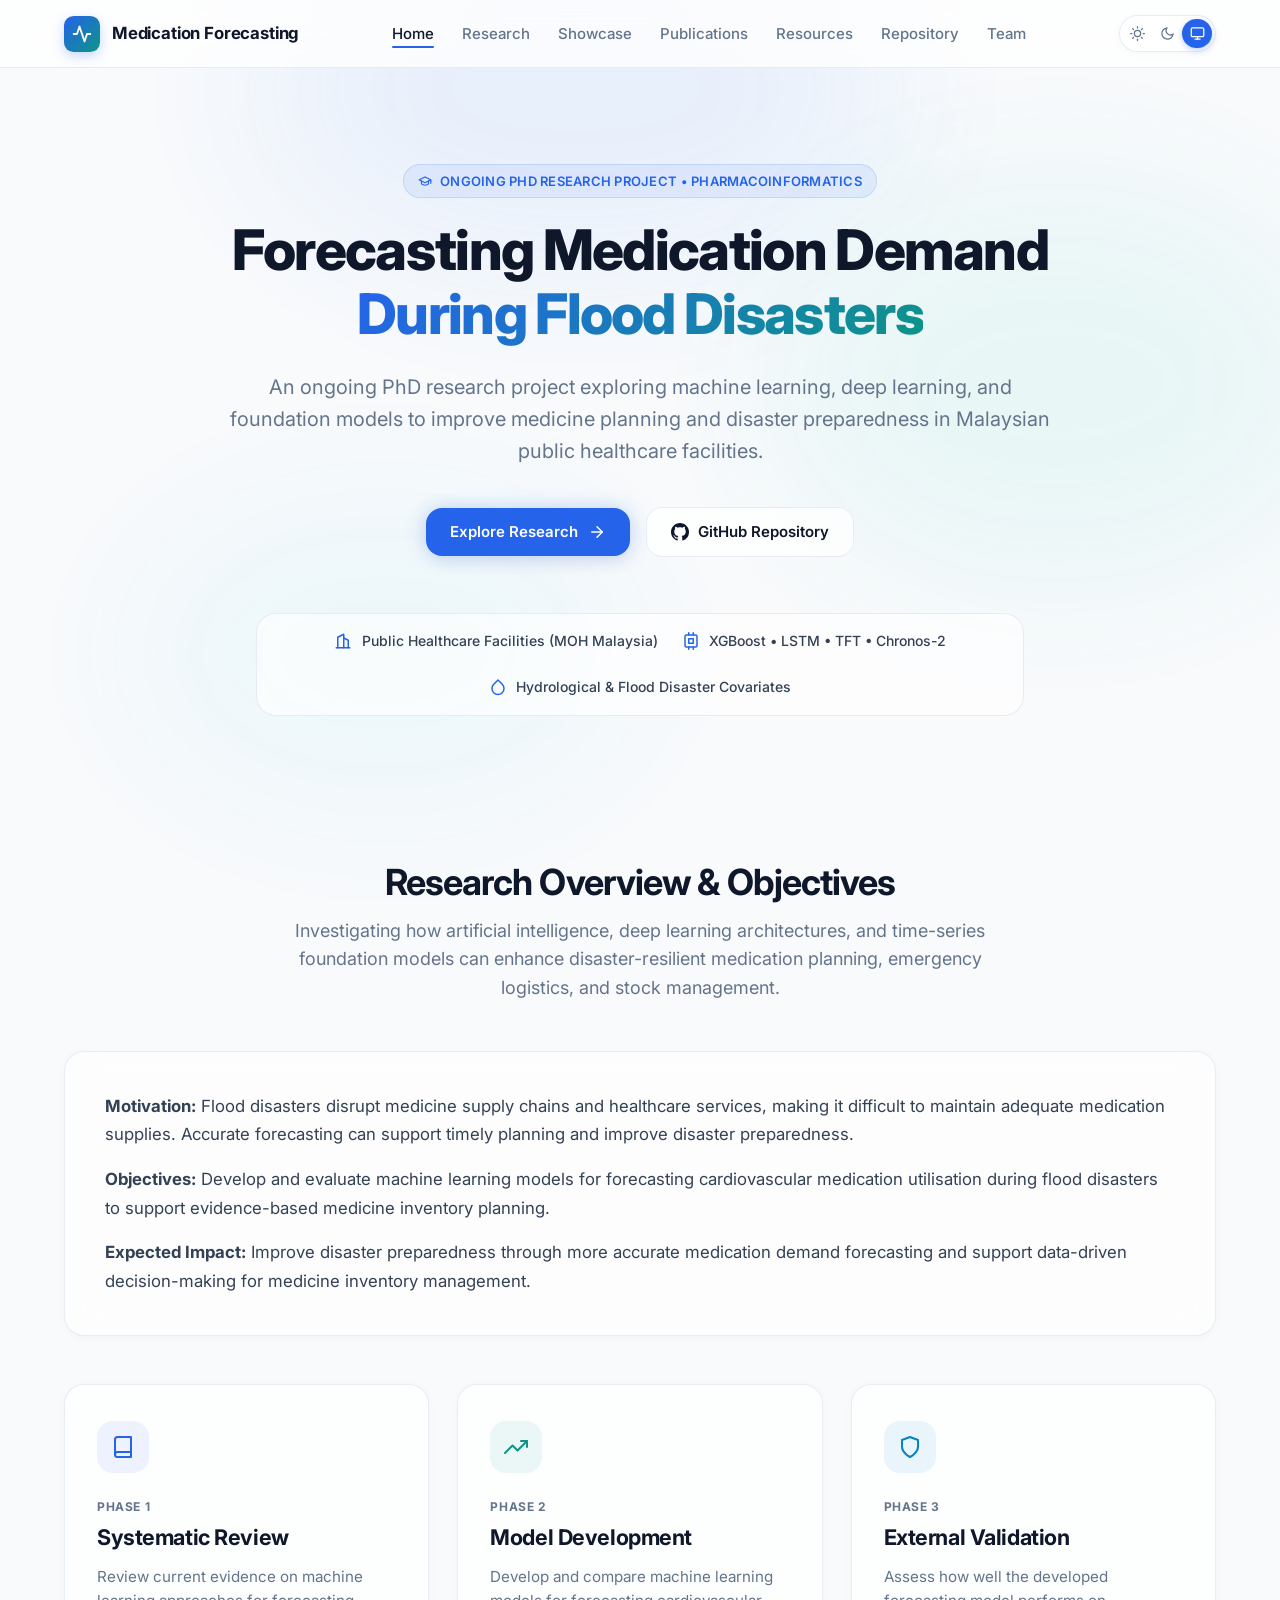
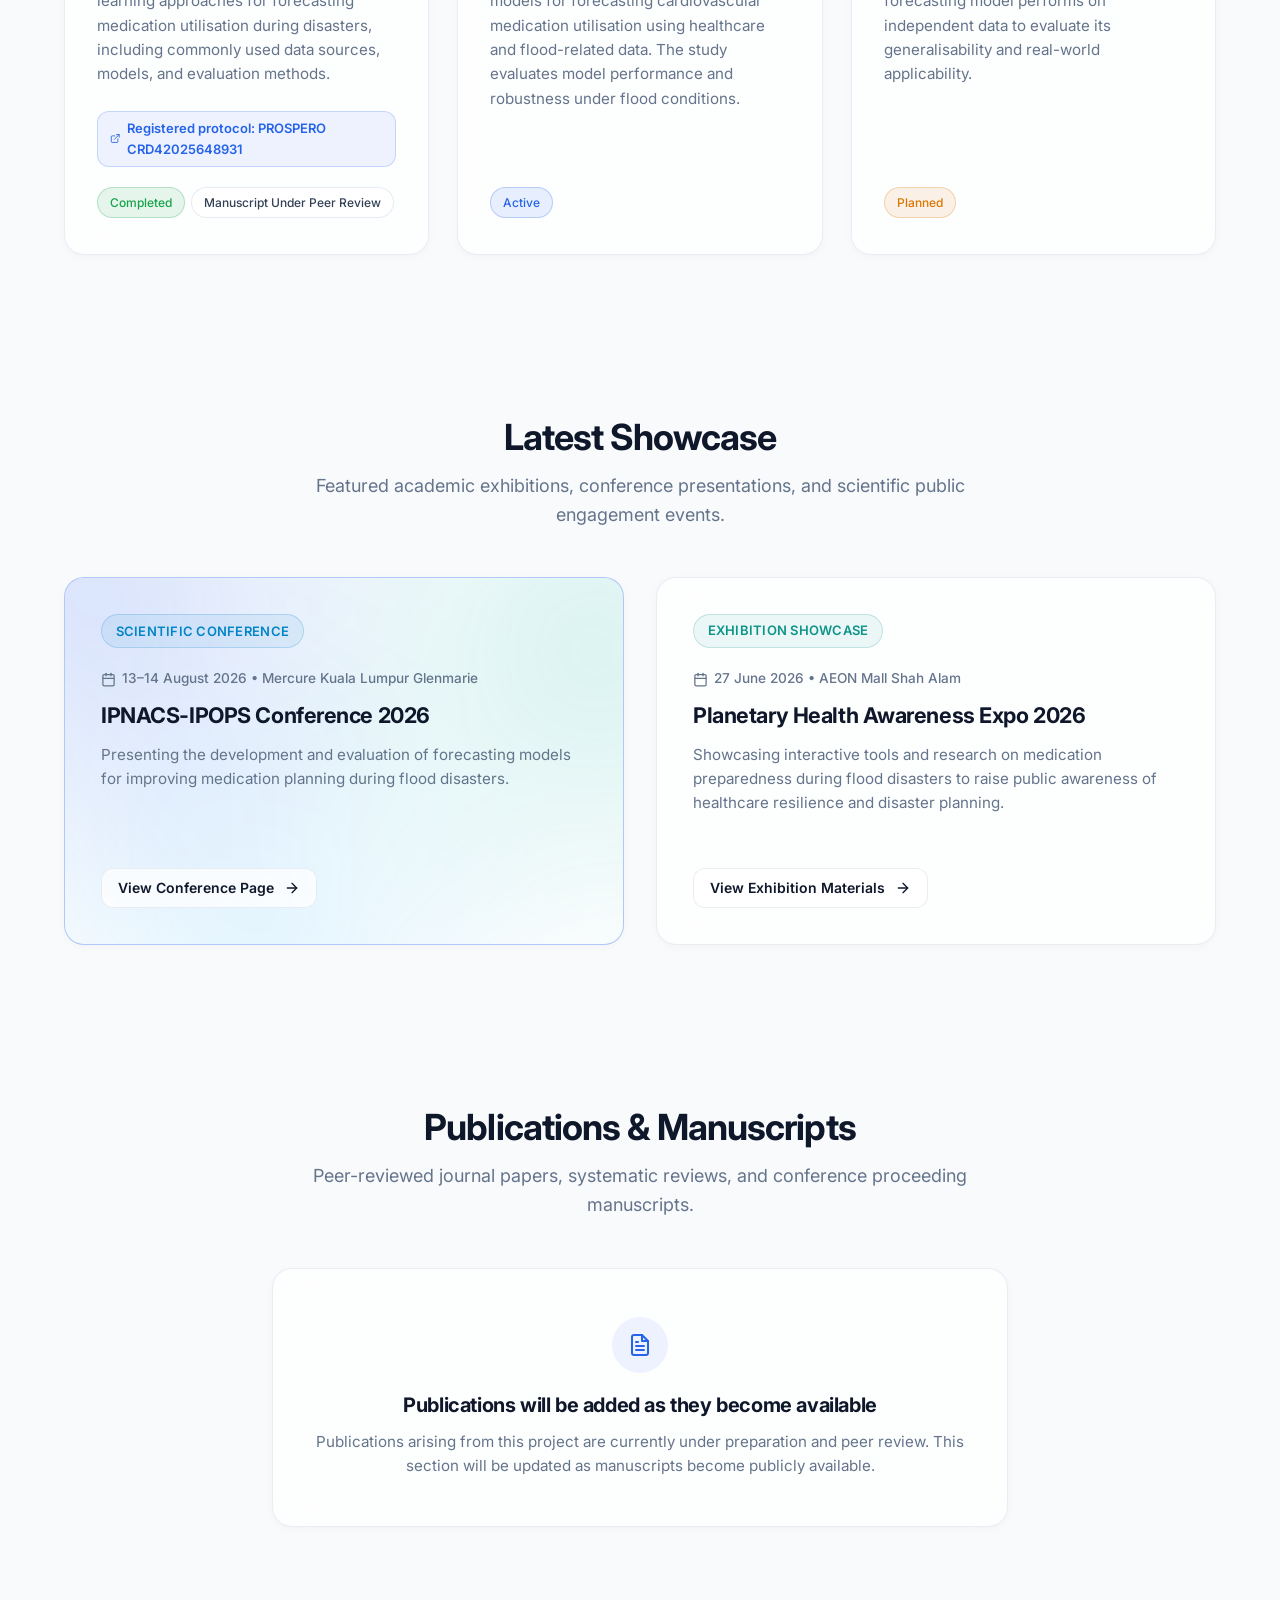
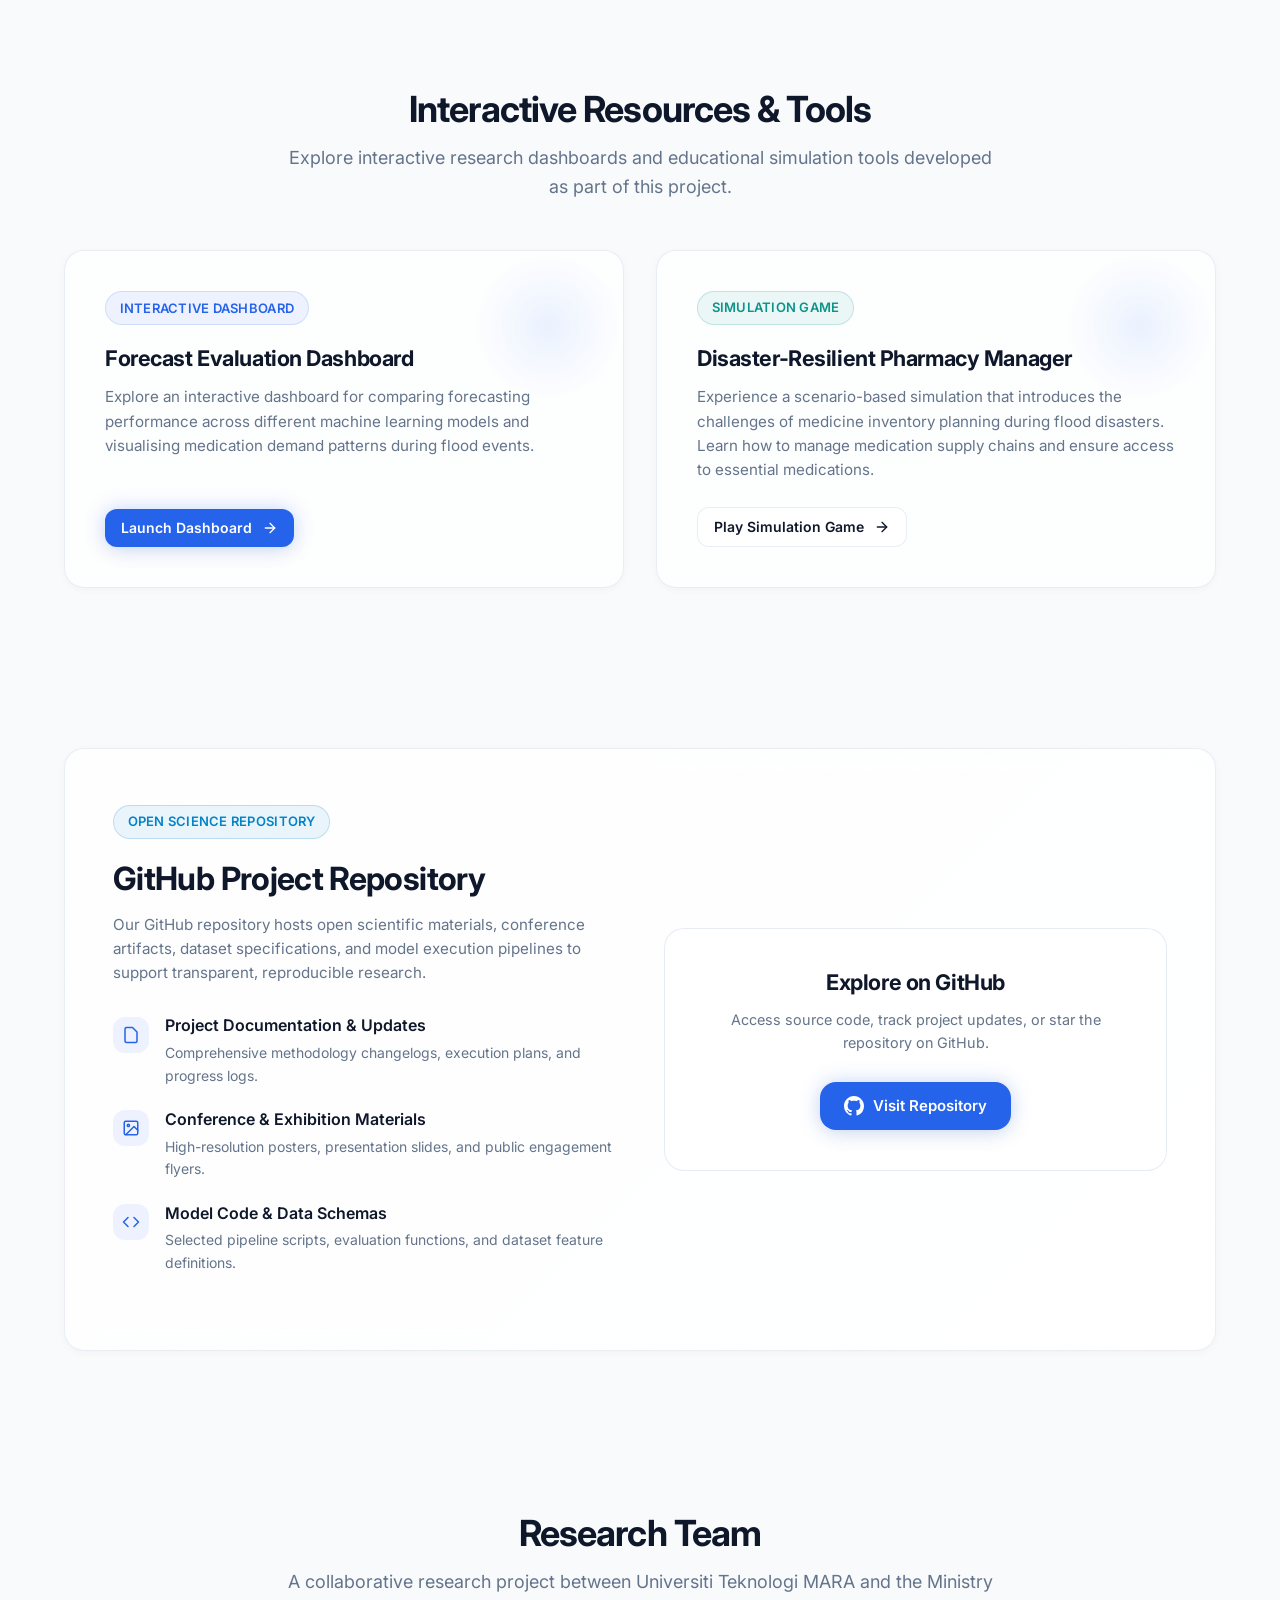
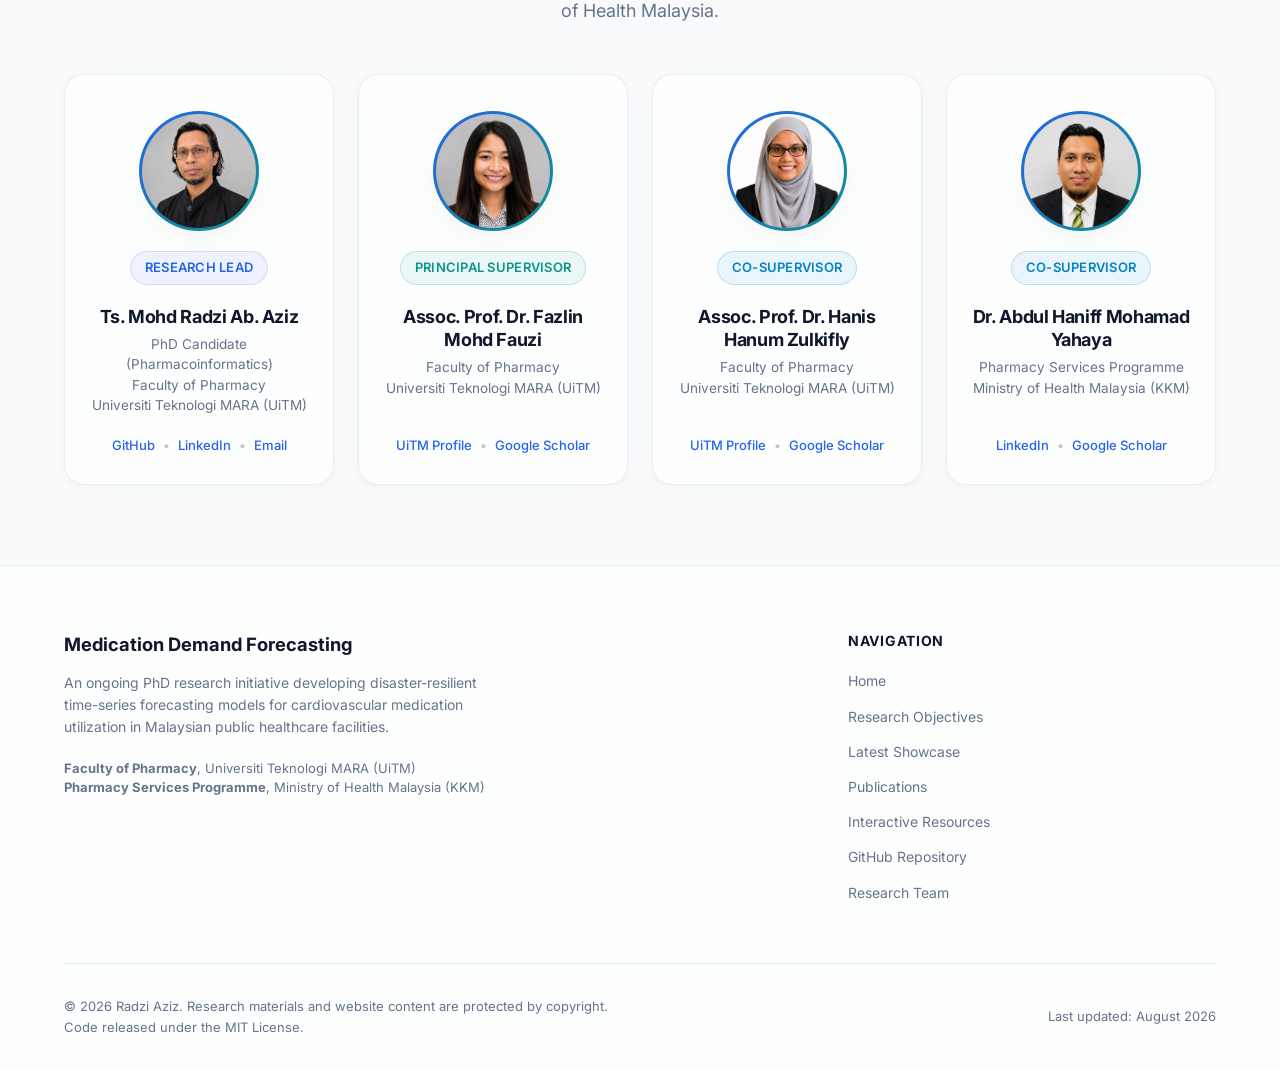
==== index.html @ 63267781 "style(ui): update landing page styling, animations and index structure" ====
<!DOCTYPE html>
<html lang="en" data-theme="system">
<head>
  <meta charset="UTF-8">
  <meta name="viewport" content="width=device-width, initial-scale=1.0">
  <title>Forecasting Medication Demand During Flood Disasters | Research Portal</title>
  <meta name="description" content="Official research website investigating machine learning, deep learning (XGBoost, LSTM, TFT), and foundation models for forecasting medication demand during flood disasters in Malaysian public healthcare facilities.">
  <meta name="keywords" content="Pharmacoinformatics, Machine Learning, Time Series Forecasting, Flood Disasters, Medication Supply Chain, UiTM, MOH Malaysia, KKM">
  <meta name="author" content="Ts. Mohd Radzi bin Ab. Aziz">

  <!-- Open Graph / Social Media -->
  <meta property="og:title" content="Forecasting Medication Demand During Flood Disasters">
  <meta property="og:description" content="PhD research exploring AI and time-series forecasting for disaster-resilient pharmaceutical logistics in Malaysian public healthcare facilities.">
  <meta property="og:type" content="website">

  <!-- Inline theme initializer to prevent Flash of Unstyled Theme (FOUC) -->
  <script>
    (function() {
      const savedTheme = localStorage.getItem('medforecast_theme') || 'system';
      let isDark = false;
      if (savedTheme === 'dark') {
        isDark = true;
      } else if (savedTheme === 'system') {
        isDark = window.matchMedia('(prefers-color-scheme: dark)').matches;
      }
      document.documentElement.setAttribute('data-theme', isDark ? 'dark' : 'light');
    })();
  </script>

  <!-- Google Fonts: Inter -->
  <link rel="preconnect" href="https://fonts.googleapis.com">
  <link rel="preconnect" href="https://fonts.gstatic.com" crossorigin>
  <link href="https://fonts.googleapis.com/css2?family=Inter:wght@300;400;500;600;700;800&display=swap" rel="stylesheet">

  <!-- Main Stylesheet -->
  <link rel="stylesheet" href="assets/styles.css">
</head>
<body>

  <!-- Ambient Aurora Gradient Background -->
  <div class="aurora-bg" aria-hidden="true">
    <div class="aurora-blob aurora-blob-1"></div>
    <div class="aurora-blob aurora-blob-2"></div>
    <div class="aurora-blob aurora-blob-3"></div>
  </div>

  <!-- Sticky Glass Navigation Header -->
  <header class="header-nav" id="top">
    <div class="container header-container">
      <a href="#home" class="nav-brand" aria-label="Research Homepage">
        <div class="nav-brand-icon">
          <!-- Scientific Node / Time Series SVG Icon -->
          <svg width="20" height="20" viewBox="0 0 24 24" fill="none" stroke="currentColor" stroke-width="2.2" stroke-linecap="round" stroke-linejoin="round" aria-hidden="true">
            <polyline points="22 12 18 12 15 21 9 3 6 12 2 12"></polyline>
          </svg>
        </div>
        <span>Medication Forecasting</span>
      </a>

      <!-- Navigation Menu -->
      <nav aria-label="Primary Navigation">
        <ul class="nav-menu" id="nav-menu">
          <li><a href="#home" class="nav-link active">Home</a></li>
          <li><a href="#research" class="nav-link">Research</a></li>
          <li><a href="#showcase" class="nav-link">Showcase</a></li>
          <li><a href="#publications" class="nav-link">Publications</a></li>
          <li><a href="#resources" class="nav-link">Resources</a></li>
          <li><a href="#repository" class="nav-link">Repository</a></li>
          <li><a href="#team" class="nav-link">Team</a></li>
        </ul>
      </nav>

      <!-- Navigation Controls (Theme Switcher & Mobile Menu) -->
      <div class="nav-controls">
        <!-- Theme Switcher Segmented Control -->
        <div class="theme-switcher" role="radiogroup" aria-label="Color theme switcher">
          <button type="button" class="theme-btn" data-theme-set="light" aria-label="Switch to Light Theme" title="Light Theme">
            <svg width="15" height="15" viewBox="0 0 24 24" fill="none" stroke="currentColor" stroke-width="2" stroke-linecap="round" stroke-linejoin="round" aria-hidden="true"><circle cx="12" cy="12" r="5"></circle><line x1="12" y1="1" x2="12" y2="3"></line><line x1="12" y1="21" x2="12" y2="23"></line><line x1="4.22" y1="4.22" x2="5.64" y2="5.64"></line><line x1="18.36" y1="18.36" x2="19.78" y2="19.78"></line><line x1="1" y1="12" x2="3" y2="12"></line><line x1="21" y1="12" x2="23" y2="12"></line><line x1="4.22" y1="19.78" x2="5.64" y2="18.36"></line><line x1="18.36" y1="5.64" x2="19.78" y2="4.22"></line></svg>
          </button>
          <button type="button" class="theme-btn" data-theme-set="dark" aria-label="Switch to Dark Theme" title="Dark Theme">
            <svg width="15" height="15" viewBox="0 0 24 24" fill="none" stroke="currentColor" stroke-width="2" stroke-linecap="round" stroke-linejoin="round" aria-hidden="true"><path d="M21 12.79A9 9 0 1 1 11.21 3 7 7 0 0 0 21 12.79z"></path></svg>
          </button>
          <button type="button" class="theme-btn active" data-theme-set="system" aria-label="Switch to System Theme" title="System Preference">
            <svg width="15" height="15" viewBox="0 0 24 24" fill="none" stroke="currentColor" stroke-width="2" stroke-linecap="round" stroke-linejoin="round" aria-hidden="true"><rect x="2" y="3" width="20" height="14" rx="2" ry="2"></rect><line x1="8" y1="21" x2="16" y2="21"></line><line x1="12" y1="17" x2="12" y2="21"></line></svg>
          </button>
        </div>

        <!-- Mobile Drawer Toggle -->
        <button type="button" class="mobile-toggle" id="mobile-toggle" aria-label="Toggle mobile menu" aria-expanded="false">
          <svg width="24" height="24" viewBox="0 0 24 24" fill="none" stroke="currentColor" stroke-width="2" stroke-linecap="round" stroke-linejoin="round" aria-hidden="true"><line x1="3" y1="12" x2="21" y2="12"></line><line x1="3" y1="6" x2="21" y2="6"></line><line x1="3" y1="18" x2="21" y2="18"></line></svg>
        </button>
      </div>
    </div>
  </header>

  <!-- HERO SECTION -->
  <section class="hero-section" id="home">
    <div class="container">
      <div class="hero-content fade-in">
        <div class="badge">
          <svg width="14" height="14" viewBox="0 0 24 24" fill="none" stroke="currentColor" stroke-width="2" stroke-linecap="round" stroke-linejoin="round" aria-hidden="true"><path d="M22 10v6M2 10l10-5 10 5-10 5z"></path><path d="M6 12v5c3 3 9 3 12 0v-5"></path></svg>
          Ongoing PhD Research Project • Pharmacoinformatics
        </div>

        <h1 class="hero-title">
          Forecasting Medication Demand <br><span class="text-gradient">During Flood Disasters</span>
        </h1>

        <p class="hero-subtitle">
          An ongoing PhD research project exploring machine learning, deep learning, and foundation models to improve medicine planning and disaster preparedness in Malaysian public healthcare facilities.
        </p>

        <div class="hero-actions">
          <a href="#research" class="btn btn-primary">
            <span>Explore Research</span>
            <svg width="18" height="18" viewBox="0 0 24 24" fill="none" stroke="currentColor" stroke-width="2" stroke-linecap="round" stroke-linejoin="round" aria-hidden="true"><line x1="5" y1="12" x2="19" y2="12"></line><polyline points="12 5 19 12 12 19"></polyline></svg>
          </a>
          <a href="https://github.com/radziaziz/med-flood" target="_blank" rel="noopener noreferrer" class="btn btn-secondary">
            <svg width="18" height="18" viewBox="0 0 24 24" fill="currentColor" aria-hidden="true"><path d="M12 0C5.37 0 0 5.37 0 12c0 5.31 3.435 9.795 8.205 11.385.6.105.825-.255.825-.57 0-.285-.015-1.23-.015-2.235-3.015.555-3.795-.735-4.035-1.41-.135-.345-.72-1.41-1.23-1.695-.42-.225-1.02-.78-.015-.795.945-.015 1.62.87 1.845 1.23 1.08 1.815 2.805 1.305 3.495.99.105-.78.42-1.305.765-1.605-2.67-.3-5.46-1.335-5.46-5.925 0-1.305.465-2.385 1.23-3.225-.12-.3-.54-1.53.12-3.18 0 0 1.005-.315 3.3 1.23.96-.27 1.98-.405 3-.405s2.04.135 3 .405c2.295-1.56 3.3-1.23 3.3-1.23.66 1.65.24 2.88.12 3.18.765.84 1.23 1.905 1.23 3.225 0 4.605-2.805 5.625-5.475 5.925.435.375.81 1.095.81 2.22 0 1.605-.015 2.895-.015 3.3 0 .315.225.69.825.57A12.02 12.02 0 0024 12c0-6.63-5.37-12-12-12z"/></svg>
            <span>GitHub Repository</span>
          </a>
        </div>

        <!-- Key Highlight Indicators -->
        <div class="hero-highlights">
          <div class="highlight-item">
            <span class="highlight-icon">
              <svg width="18" height="18" viewBox="0 0 24 24" fill="none" stroke="currentColor" stroke-width="2" stroke-linecap="round" stroke-linejoin="round" aria-hidden="true"><path d="M3 21h18"></path><path d="M5 21V7l8-4v18"></path><path d="M19 21V11l-6-3"></path></svg>
            </span>
            <span>Public Healthcare Facilities (MOH Malaysia)</span>
          </div>
          <div class="highlight-item">
            <span class="highlight-icon">
              <svg width="18" height="18" viewBox="0 0 24 24" fill="none" stroke="currentColor" stroke-width="2" stroke-linecap="round" stroke-linejoin="round" aria-hidden="true"><rect x="4" y="4" width="16" height="16" rx="2" ry="2"></rect><rect x="9" y="9" width="6" height="6"></rect><line x1="9" y1="1" x2="9" y2="4"></line><line x1="15" y1="1" x2="15" y2="4"></line><line x1="9" y1="20" x2="9" y2="23"></line><line x1="15" y1="20" x2="15" y2="23"></line></svg>
            </span>
            <span>XGBoost • LSTM • TFT • Chronos-2</span>
          </div>
          <div class="highlight-item">
            <span class="highlight-icon">
              <svg width="18" height="18" viewBox="0 0 24 24" fill="none" stroke="currentColor" stroke-width="2" stroke-linecap="round" stroke-linejoin="round" aria-hidden="true"><path d="M12 2.69l5.66 5.66a8 8 0 1 1-11.31 0z"></path></svg>
            </span>
            <span>Hydrological & Flood Disaster Covariates</span>
          </div>
        </div>
      </div>
    </div>
  </section>

  <!-- RESEARCH SECTION -->
  <section class="section" id="research">
    <div class="container">
      <h2 class="section-title fade-in">Research Overview & Objectives</h2>
      <p class="section-subtitle fade-in">
        Investigating how artificial intelligence, deep learning architectures, and time-series foundation models can enhance disaster-resilient medication planning, emergency logistics, and stock management.
      </p>

      <!-- Contextual Overview Card -->
      <div class="research-overview glass-panel fade-in">
        <p>
          <strong>Motivation:</strong> Flood disasters disrupt medicine supply chains and healthcare services, making it difficult to maintain adequate medication supplies. Accurate forecasting can support timely planning and improve disaster preparedness.
        </p>
        <p>
          <strong>Objectives:</strong> Develop and evaluate machine learning models for forecasting cardiovascular medication utilisation during flood disasters to support evidence-based medicine inventory planning.
        </p>
        <p>
          <strong>Expected Impact:</strong> Improve disaster preparedness through more accurate medication demand forecasting and support data-driven decision-making for medicine inventory management.
        </p>
      </div>

      <!-- Research Objective Glass Cards -->
      <div class="cards-grid-3">
        <!-- RO1 Card -->
        <article class="objective-card glass-panel fade-in">
          <div class="card-icon-wrapper">
            <svg width="24" height="24" viewBox="0 0 24 24" fill="none" stroke="currentColor" stroke-width="2" stroke-linecap="round" stroke-linejoin="round" aria-hidden="true"><path d="M4 19.5A2.5 2.5 0 0 1 6.5 17H20"></path><path d="M6.5 2H20v20H6.5A2.5 2.5 0 0 1 4 19.5v-15A2.5 2.5 0 0 1 6.5 2z"></path></svg>
          </div>
          <div class="card-header-tag">Phase 1</div>
          <h3 class="card-title">Systematic Review</h3>
          <p class="card-description">
            Review current evidence on machine learning approaches for forecasting medication utilisation during disasters, including commonly used data sources, models, and evaluation methods.
          </p>
          <div style="margin-bottom: 1.25rem;">
            <a href="https://www.crd.york.ac.uk/PROSPERO/view/CRD42025648931" target="_blank" rel="noopener noreferrer" style="display: inline-flex; align-items: center; gap: 0.4rem; font-size: 0.8125rem; font-weight: 600; color: var(--color-primary); background: var(--color-primary-light); padding: 0.4rem 0.75rem; border-radius: var(--radius-md); border: 1px solid rgba(37, 99, 235, 0.2); transition: all 0.2s ease;">
              <svg width="13" height="13" viewBox="0 0 24 24" fill="none" stroke="currentColor" stroke-width="2" stroke-linecap="round" stroke-linejoin="round" aria-hidden="true"><path d="M18 13v6a2 2 0 0 1-2 2H5a2 2 0 0 1-2-2V8a2 2 0 0 1 2-2h6"></path><polyline points="15 3 21 3 21 9"></polyline><line x1="10" y1="14" x2="21" y2="3"></line></svg>
              <span>Registered protocol: PROSPERO CRD42025648931</span>
            </a>
          </div>
          <div class="card-footer-specs">
            <span class="spec-pill spec-pill-success">Completed</span>
            <span class="spec-pill">Manuscript Under Peer Review</span>
          </div>
        </article>

        <!-- RO2 Card -->
        <article class="objective-card glass-panel fade-in">
          <div class="card-icon-wrapper">
            <svg width="24" height="24" viewBox="0 0 24 24" fill="none" stroke="currentColor" stroke-width="2" stroke-linecap="round" stroke-linejoin="round" aria-hidden="true"><polyline points="23 6 13.5 15.5 8.5 10.5 1 18"></polyline><polyline points="17 6 23 6 23 12"></polyline></svg>
          </div>
          <div class="card-header-tag">Phase 2</div>
          <h3 class="card-title">Model Development</h3>
          <p class="card-description">
            Develop and compare machine learning models for forecasting cardiovascular medication utilisation using healthcare and flood-related data. The study evaluates model performance and robustness under flood conditions.
          </p>
          <div class="card-footer-specs">
            <span class="spec-pill spec-pill-info">Active</span>
          </div>
        </article>

        <!-- RO3 Card -->
        <article class="objective-card glass-panel fade-in">
          <div class="card-icon-wrapper">
            <svg width="24" height="24" viewBox="0 0 24 24" fill="none" stroke="currentColor" stroke-width="2" stroke-linecap="round" stroke-linejoin="round" aria-hidden="true"><path d="M12 22s8-4 8-10V5l-8-3-8 3v7c0 6 8 10 8 10z"></path></svg>
          </div>
          <div class="card-header-tag">Phase 3</div>
          <h3 class="card-title">External Validation</h3>
          <p class="card-description">
            Assess how well the developed forecasting model performs on independent data to evaluate its generalisability and real-world applicability.
          </p>
          <div class="card-footer-specs">
            <span class="spec-pill spec-pill-warning">Planned</span>
          </div>
        </article>
      </div>
    </div>
  </section>

  <!-- LATEST SHOWCASE SECTION -->
  <section class="section" id="showcase">
    <div class="container">
      <h2 class="section-title fade-in">Latest Showcase</h2>
      <p class="section-subtitle fade-in">
        Featured academic exhibitions, conference presentations, and scientific public engagement events.
      </p>

      <div class="cards-grid-2">
        <!-- Showcase Event 2 -->
        <article class="showcase-card glass-panel fx-aurora fade-in">
          <div class="showcase-content">
            <div class="badge badge-cyan">Scientific Conference</div>
            <div class="showcase-date">
              <svg width="15" height="15" viewBox="0 0 24 24" fill="none" stroke="currentColor" stroke-width="2" stroke-linecap="round" stroke-linejoin="round" aria-hidden="true"><rect x="3" y="4" width="18" height="18" rx="2" ry="2"></rect><line x1="16" y1="2" x2="16" y2="6"></line><line x1="8" y1="2" x2="8" y2="6"></line><line x1="3" y1="10" x2="21" y2="10"></line></svg>
              <span>13–14 August 2026 • Mercure Kuala Lumpur Glenmarie</span>
            </div>
            <h3 class="card-title">IPNACS-IPOPS Conference 2026</h3>
            <p class="card-description">
              Presenting the development and evaluation of forecasting models for improving medication planning during flood disasters.
            </p>
          </div>
          <div>
            <a href="showcase/ipnacs-ipops-2026/" class="btn btn-secondary btn-sm">
              <span>View Conference Page</span>
              <svg width="16" height="16" viewBox="0 0 24 24" fill="none" stroke="currentColor" stroke-width="2" stroke-linecap="round" stroke-linejoin="round" aria-hidden="true"><line x1="5" y1="12" x2="19" y2="12"></line><polyline points="12 5 19 12 12 19"></polyline></svg>
            </a>
          </div>
        </article>
        
        <!-- Showcase Event 1 -->
        <article class="showcase-card glass-panel fade-in">
          <div class="showcase-content">
            <div class="badge badge-teal">Exhibition Showcase</div>
            <div class="showcase-date">
              <svg width="15" height="15" viewBox="0 0 24 24" fill="none" stroke="currentColor" stroke-width="2" stroke-linecap="round" stroke-linejoin="round" aria-hidden="true"><rect x="3" y="4" width="18" height="18" rx="2" ry="2"></rect><line x1="16" y1="2" x2="16" y2="6"></line><line x1="8" y1="2" x2="8" y2="6"></line><line x1="3" y1="10" x2="21" y2="10"></line></svg>
              <span>27 June 2026 • AEON Mall Shah Alam</span>
            </div>
            <h3 class="card-title">Planetary Health Awareness Expo 2026</h3>
            <p class="card-description">
              Showcasing interactive tools and research on medication preparedness during flood disasters to raise public awareness of healthcare resilience and disaster planning.
            </p>
          </div>
          <div>
            <a href="showcase/planetary-health-2026/" class="btn btn-secondary btn-sm">
              <span>View Exhibition Materials</span>
              <svg width="16" height="16" viewBox="0 0 24 24" fill="none" stroke="currentColor" stroke-width="2" stroke-linecap="round" stroke-linejoin="round" aria-hidden="true"><line x1="5" y1="12" x2="19" y2="12"></line><polyline points="12 5 19 12 12 19"></polyline></svg>
            </a>
          </div>
        </article>

      </div>
    </div>
  </section>

  <!-- PUBLICATIONS SECTION -->
  <section class="section" id="publications">
    <div class="container">
      <h2 class="section-title fade-in">Publications & Manuscripts</h2>
      <p class="section-subtitle fade-in">
        Peer-reviewed journal papers, systematic reviews, and conference proceeding manuscripts.
      </p>

      <!-- Active Notice Card -->
      <div class="publication-notice-card glass-panel fade-in">
        <div class="notice-icon">
          <svg width="24" height="24" viewBox="0 0 24 24" fill="none" stroke="currentColor" stroke-width="2" stroke-linecap="round" stroke-linejoin="round" aria-hidden="true"><path d="M14 2H6a2 2 0 0 0-2 2v16a2 2 0 0 0 2 2h12a2 2 0 0 0 2-2V8z"></path><polyline points="14 2 14 8 20 8"></polyline><line x1="16" y1="13" x2="8" y2="13"></line><line x1="16" y1="17" x2="8" y2="17"></line><polyline points="10 9 9 9 8 9"></polyline></svg>
        </div>
        <h3 class="notice-title">Publications will be added as they become available</h3>
        <p class="notice-text">
          Publications arising from this project are currently under preparation and peer review. This section will be updated as manuscripts become publicly available.
        </p>
      </div>

      <!--
        ========================================================================
        FUTURE PUBLICATIONS TEMPLATE (Uncomment & duplicate when publications arrive)
        ========================================================================
        <div class="publication-list" style="margin-top: 2rem;">
          <article class="publication-item glass-panel">
            <h4 class="pub-title">Forecasting Cardiovascular Medication Utilization During Flood Disasters Using Deep Learning</h4>
            <div class="pub-meta">Mohd Radzi bin Ab. Aziz, Hanis Hanum Zulkifly, Abdul Haniff Mohamad Yahaya, Fazlin Mohd Fauzi (2026). <em>Journal of Pharmacoinformatics & Disaster Medicine</em>.</div>
            <div class="pub-actions">
              <a href="#" class="btn btn-secondary btn-sm">PDF</a>
              <a href="#" class="btn btn-secondary btn-sm">DOI Link</a>
              <a href="#" class="btn btn-secondary btn-sm">BibTeX</a>
            </div>
          </article>
        </div>
      -->
    </div>
  </section>

  <!-- INTERACTIVE RESOURCES SECTION -->
  <section class="section" id="resources">
    <div class="container">
      <h2 class="section-title fade-in">Interactive Resources & Tools</h2>
      <p class="section-subtitle fade-in">
        Explore interactive research dashboards and educational simulation tools developed as part of this project.
      </p>

      <div class="resources-grid">
        <!-- Resource 1: Dashboard -->
        <article class="resource-card glass-panel fade-in">
          <div>
            <div class="badge">Interactive Dashboard</div>
            <h3 class="card-title">Forecast Evaluation Dashboard</h3>
            <p class="card-description">
              Explore an interactive dashboard for comparing forecasting performance across different machine learning models and visualising medication demand patterns during flood events.
            </p>
          </div>
          <div>
            <a href="dashboard/" class="btn btn-primary btn-sm">
              <span>Launch Dashboard</span>
              <svg width="16" height="16" viewBox="0 0 24 24" fill="none" stroke="currentColor" stroke-width="2" stroke-linecap="round" stroke-linejoin="round" aria-hidden="true"><line x1="5" y1="12" x2="19" y2="12"></line><polyline points="12 5 19 12 12 19"></polyline></svg>
            </a>
          </div>
        </article>

        <!-- Resource 2: Educational Game -->
        <article class="resource-card glass-panel fade-in">
          <div>
            <div class="badge badge-teal">Simulation Game</div>
            <h3 class="card-title">Disaster-Resilient Pharmacy Manager</h3>
            <p class="card-description">
              Experience a scenario-based simulation that introduces the challenges of medicine inventory planning during flood disasters. Learn how to manage medication supply chains and ensure access to essential medications.
            </p>
          </div>
          <div>
            <a href="game/" class="btn btn-secondary btn-sm">
              <span>Play Simulation Game</span>
              <svg width="16" height="16" viewBox="0 0 24 24" fill="none" stroke="currentColor" stroke-width="2" stroke-linecap="round" stroke-linejoin="round" aria-hidden="true"><line x1="5" y1="12" x2="19" y2="12"></line><polyline points="12 5 19 12 12 19"></polyline></svg>
            </a>
          </div>
        </article>
      </div>
    </div>
  </section>

  <!-- REPOSITORY SECTION -->
  <section class="section" id="repository">
    <div class="container">
      <div class="repo-card glass-panel fade-in">
        <div class="repo-content-wrapper">
          <div>
            <div class="badge badge-cyan">Open Science Repository</div>
            <h2 class="card-title" style="font-size: 2rem;">GitHub Project Repository</h2>
            <p class="card-description" style="margin-bottom: 1.75rem;">
              Our GitHub repository hosts open scientific materials, conference artifacts, dataset specifications, and model execution pipelines to support transparent, reproducible research.
            </p>

            <ul class="repo-list">
              <li class="repo-item">
                <div class="repo-item-icon">
                  <svg width="18" height="18" viewBox="0 0 24 24" fill="none" stroke="currentColor" stroke-width="2" stroke-linecap="round" stroke-linejoin="round" aria-hidden="true"><path d="M14 2H6a2 2 0 0 0-2 2v16a2 2 0 0 0 2 2h12a2 2 0 0 0 2-2V8z"></path></svg>
                </div>
                <div>
                  <div class="repo-item-title">Project Documentation & Updates</div>
                  <div class="repo-item-desc">Comprehensive methodology changelogs, execution plans, and progress logs.</div>
                </div>
              </li>

              <li class="repo-item">
                <div class="repo-item-icon">
                  <svg width="18" height="18" viewBox="0 0 24 24" fill="none" stroke="currentColor" stroke-width="2" stroke-linecap="round" stroke-linejoin="round" aria-hidden="true"><rect x="3" y="3" width="18" height="18" rx="2" ry="2"></rect><circle cx="8.5" cy="8.5" r="1.5"></circle><polyline points="21 15 16 10 5 21"></polyline></svg>
                </div>
                <div>
                  <div class="repo-item-title">Conference & Exhibition Materials</div>
                  <div class="repo-item-desc">High-resolution posters, presentation slides, and public engagement flyers.</div>
                </div>
              </li>

              <li class="repo-item">
                <div class="repo-item-icon">
                  <svg width="18" height="18" viewBox="0 0 24 24" fill="none" stroke="currentColor" stroke-width="2" stroke-linecap="round" stroke-linejoin="round" aria-hidden="true"><polyline points="16 18 22 12 16 6"></polyline><polyline points="8 6 2 12 8 18"></polyline></svg>
                </div>
                <div>
                  <div class="repo-item-title">Model Code & Data Schemas</div>
                  <div class="repo-item-desc">Selected pipeline scripts, evaluation functions, and dataset feature definitions.</div>
                </div>
              </li>
            </ul>
          </div>

          <div class="repo-cta-box">
            <h3 class="repo-cta-title">Explore on GitHub</h3>
            <p class="repo-cta-desc">Access source code, track project updates, or star the repository on GitHub.</p>
            <a href="https://github.com/radziaziz/med-flood" target="_blank" rel="noopener noreferrer" class="btn btn-primary">
              <svg width="20" height="20" viewBox="0 0 24 24" fill="currentColor" aria-hidden="true"><path d="M12 0C5.37 0 0 5.37 0 12c0 5.31 3.435 9.795 8.205 11.385.6.105.825-.255.825-.57 0-.285-.015-1.23-.015-2.235-3.015.555-3.795-.735-4.035-1.41-.135-.345-.72-1.41-1.23-1.695-.42-.225-1.02-.78-.015-.795.945-.015 1.62.87 1.845 1.23 1.08 1.815 2.805 1.305 3.495.99.105-.78.42-1.305.765-1.605-2.67-.3-5.46-1.335-5.46-5.925 0-1.305.465-2.385 1.23-3.225-.12-.3-.54-1.53.12-3.18 0 0 1.005-.315 3.3 1.23.96-.27 1.98-.405 3-.405s2.04.135 3 .405c2.295-1.56 3.3-1.23 3.3-1.23.66 1.65.24 2.88.12 3.18.765.84 1.23 1.905 1.23 3.225 0 4.605-2.805 5.625-5.475 5.925.435.375.81 1.095.81 2.22 0 1.605-.015 2.895-.015 3.3 0 .315.225.69.825.57A12.02 12.02 0 0024 12c0-6.63-5.37-12-12-12z"/></svg>
              <span>Visit Repository</span>
            </a>
          </div>
        </div>
      </div>
    </div>
  </section>

  <!-- RESEARCH TEAM SECTION -->
  <section class="section" id="team">
    <div class="container">
      <h2 class="section-title fade-in">Research Team</h2>
      <p class="section-subtitle fade-in">
        A collaborative research project between Universiti Teknologi MARA and the Ministry of Health Malaysia.
      </p>

      <div class="cards-grid-4">
        <!-- Team Member 1 -->
        <article class="team-card glass-panel fade-in">
          <div>
            <div class="team-avatar-wrapper">
              <img src="assets/radzi.png" alt="Radzi Aziz" class="team-avatar">
            </div>
            <div class="badge">Research Lead</div>
            <h3 class="team-name">Ts. Mohd Radzi Ab. Aziz</h3>
            <div class="team-affiliation">
              PhD Candidate (Pharmacoinformatics)<br>
              Faculty of Pharmacy<br>
              Universiti Teknologi MARA (UiTM)
            </div>
          </div>
          <div class="team-links">
            <a href="https://github.com/radziaziz" target="_blank" rel="noopener noreferrer" class="team-link">GitHub</a>
            <span class="team-link-divider">•</span>
            <a href="https://www.linkedin.com/in/radzi-aziz/" target="_blank" rel="noopener noreferrer" class="team-link">LinkedIn</a>
            <span class="team-link-divider">•</span>
            <a href="mailto:radziaziz@gmail.com" class="team-link">Email</a>
          </div>
        </article>

        <!-- Team Member 2 -->
        <article class="team-card glass-panel fade-in">
          <div>
            <div class="team-avatar-wrapper">
              <img src="assets/fazlin.png" alt="Assoc. Prof. Dr. Fazlin Mohd Fauzi" class="team-avatar">
            </div>
            <div class="badge badge-teal">Principal Supervisor</div>
            <h3 class="team-name">Assoc. Prof. Dr. Fazlin Mohd Fauzi</h3>
            <div class="team-affiliation">
              Faculty of Pharmacy<br>
              Universiti Teknologi MARA (UiTM)
            </div>
          </div>
          <div class="team-links">
            <a href="https://expert.uitm.edu.my/expert/fazlin5465" class="team-link">UiTM Profile</a>
            <span class="team-link-divider">•</span>
            <a href="https://scholar.google.com/citations?user=edbaoIkAAAAJ&hl=en" class="team-link">Google Scholar</a>
          </div>
        </article>

        <!-- Team Member 3 -->
        <article class="team-card glass-panel fade-in">
          <div>
            <div class="team-avatar-wrapper">
              <img src="assets/hanis.png" alt="Assoc. Prof. Dr. Hanis Hanum Zulkifly" class="team-avatar">
            </div>
            <div class="badge badge-cyan">Co-Supervisor</div>
            <h3 class="team-name">Assoc. Prof. Dr. Hanis Hanum Zulkifly</h3>
            <div class="team-affiliation">
              Faculty of Pharmacy<br>
              Universiti Teknologi MARA (UiTM)
            </div>
          </div>
          <div class="team-links">
            <a href="https://expert.uitm.edu.my/expert/hanish2984" class="team-link">UiTM Profile</a>
            <span class="team-link-divider">•</span>
            <a href="https://scholar.google.com/citations?user=sHw6V4cAAAAJ&hl=en" class="team-link">Google Scholar</a>
          </div>
        </article>

        <!-- Team Member 4 -->
        <article class="team-card glass-panel fade-in">
          <div>
            <div class="team-avatar-wrapper">
              <img src="assets/haniff.png" alt="Dr. Abdul Haniff Mohamad Yahaya" class="team-avatar">
            </div>
            <div class="badge badge-cyan">Co-Supervisor</div>
            <h3 class="team-name">Dr. Abdul Haniff Mohamad Yahaya</h3>
            <div class="team-affiliation">
              Pharmacy Services Programme<br>
              Ministry of Health Malaysia (KKM)
            </div>
          </div>
          <div class="team-links">
            <a href="https://www.linkedin.com/in/abdul-haniff-mohd-yahaya-a4b07243/" class="team-link">LinkedIn</a>
            <span class="team-link-divider">•</span>
            <a href="https://scholar.google.com/citations?user=e8CyZOEAAAAJ&hl=en" class="team-link">Google Scholar</a>
          </div>
        </article>
      </div>
    </div>
  </section>

  <!-- FOOTER -->
  <footer class="footer">
    <div class="container">
      <div class="footer-grid">
        <!-- Brand & Description -->
        <div>
          <div class="footer-brand-title">Medication Demand Forecasting</div>
          <p class="footer-brand-desc">
            An ongoing PhD research initiative developing disaster-resilient time-series forecasting models for cardiovascular medication utilization in Malaysian public healthcare facilities.
          </p>
          <div class="footer-affiliations">
            <strong>Faculty of Pharmacy</strong>, Universiti Teknologi MARA (UiTM)<br>
            <strong>Pharmacy Services Programme</strong>, Ministry of Health Malaysia (KKM)
          </div>
        </div>

        <!-- Quick Links -->
        <div>
          <div class="footer-nav-title">Navigation</div>
          <ul class="footer-links">
            <li><a href="#home">Home</a></li>
            <li><a href="#research">Research Objectives</a></li>
            <li><a href="#showcase">Latest Showcase</a></li>
            <li><a href="#publications">Publications</a></li>
            <li><a href="#resources">Interactive Resources</a></li>
            <li><a href="#repository">GitHub Repository</a></li>
            <li><a href="#team">Research Team</a></li>
          </ul>
        </div>
      </div>

      <!-- Footer Bottom -->
      <div class="footer-bottom">
        <div>
          &copy; 2026 Radzi Aziz. Research materials and website content are protected by copyright.<br>
          Code released under the MIT License.
        </div>
        <div>
          Last updated: August 2026
        </div>
      </div>
    </div>
  </footer>

  <!-- Main JavaScript File -->
  <script src="assets/script.js"></script>
</body>
</html>
---- assets/styles.css ----
/* ==========================================================================
   Medication Demand Forecasting Research Project — Design System & Stylesheet
   Design Language: Minimalist Academic, Glassmorphism, Aurora Gradients
   Target Specs: Modern Semantic HTML5, CSS Variables, System/Light/Dark Themes
   ========================================================================== */

/* --------------------------------------------------------------------------
   1. COLOR PALETTE & DESIGN TOKENS
   -------------------------------------------------------------------------- */
:root {
  /* Color System — Light Theme (Default) */
  --bg-base: #f8fafc;
  --bg-surface: #ffffff;
  --bg-surface-elevated: #ffffff;
  --bg-glass: rgba(255, 255, 255, 0.75);
  --bg-glass-hover: rgba(255, 255, 255, 0.90);
  --bg-glass-card: rgba(255, 255, 255, 0.65);

  --border-subtle: rgba(226, 232, 240, 0.8);
  --border-glass: rgba(203, 213, 225, 0.4);
  --border-hover: rgba(37, 99, 235, 0.35);

  --text-primary: #0f172a;
  --text-secondary: #334155;
  --text-muted: #64748b;
  --text-on-primary: #ffffff;

  --color-primary: #2563eb;        /* Academic Blue */
  --color-primary-hover: #1d4ed8;
  --color-primary-light: rgba(37, 99, 235, 0.08);

  --color-secondary: #0d9488;      /* Teal */
  --color-secondary-light: rgba(13, 148, 136, 0.08);

  --color-accent: #0284c7;         /* Cyan */
  --color-accent-light: rgba(2, 132, 199, 0.08);

  /* Status Colors */
  --color-success: #16a34a;
  --color-success-light: rgba(22, 163, 74, 0.10);
  
  --color-warning: #d97706;
  --color-warning-light: rgba(217, 119, 6, 0.10);
  
  --color-info: #2563eb;
  --color-info-light: rgba(37, 99, 235, 0.10);

  /* Ambient Aurora Gradients */
  --aurora-1: rgba(59, 130, 246, 0.10);
  --aurora-2: rgba(20, 184, 166, 0.08);
  --aurora-3: rgba(6, 182, 212, 0.06);

  /* Shadows & Depth */
  --shadow-sm: 0 2px 8px rgba(15, 23, 42, 0.03);
  --shadow-md: 0 8px 24px -4px rgba(15, 23, 42, 0.05);
  --shadow-lg: 0 20px 40px -8px rgba(15, 23, 42, 0.08);
  --shadow-glow: 0 0 30px rgba(37, 99, 235, 0.12);

  /* Layout & Spacing */
  --container-max-width: 1200px;
  --header-height: 4.25rem;
  --radius-sm: 0.5rem;
  --radius-md: 0.75rem;
  --radius-lg: 1rem;
  --radius-xl: 1.25rem;
  --radius-full: 9999px;

  /* Transitions */
  --transition-fast: 0.15s ease;
  --transition-normal: 0.25s cubic-bezier(0.16, 1, 0.3, 1);
  --transition-slow: 0.4s cubic-bezier(0.16, 1, 0.3, 1);
}

/* Dark Theme Overrides */
[data-theme="dark"] {
  --bg-base: #090d16;
  --bg-surface: #111827;
  --bg-surface-elevated: #1e293b;
  --bg-glass: rgba(15, 23, 42, 0.70);
  --bg-glass-hover: rgba(30, 41, 59, 0.85);
  --bg-glass-card: rgba(17, 24, 39, 0.60);

  --border-subtle: rgba(255, 255, 255, 0.08);
  --border-glass: rgba(255, 255, 255, 0.08);
  --border-hover: rgba(96, 165, 250, 0.35);

  --text-primary: #f8fafc;
  --text-secondary: #cbd5e1;
  --text-muted: #94a3b8;
  --text-on-primary: #ffffff;

  --color-primary: #3b82f6;
  --color-primary-hover: #60a5fa;
  --color-primary-light: rgba(59, 130, 246, 0.15);

  --color-secondary: #14b8a6;
  --color-secondary-light: rgba(20, 184, 166, 0.15);

  --color-accent: #38bdf8;
  --color-accent-light: rgba(56, 189, 248, 0.15);

  --color-success: #4ade80;
  --color-success-light: rgba(74, 222, 128, 0.15);
  
  --color-warning: #fbbf24;
  --color-warning-light: rgba(251, 191, 36, 0.15);
  
  --color-info: #60a5fa;
  --color-info-light: rgba(96, 165, 250, 0.15);

  --aurora-1: rgba(37, 99, 235, 0.18);
  --aurora-2: rgba(13, 148, 136, 0.14);
  --aurora-3: rgba(14, 165, 233, 0.12);

  --shadow-sm: 0 2px 8px rgba(0, 0, 0, 0.25);
  --shadow-md: 0 8px 24px -4px rgba(0, 0, 0, 0.45);
  --shadow-lg: 0 20px 40px -8px rgba(0, 0, 0, 0.65);
  --shadow-glow: 0 0 35px rgba(59, 130, 246, 0.20);
}

/* --------------------------------------------------------------------------
   2. BASE & RESET STYLES
   -------------------------------------------------------------------------- */
*, *::before, *::after {
  box-sizing: border-box;
  margin: 0;
  padding: 0;
}

html {
  scroll-behavior: smooth;
  font-size: 16px;
  -webkit-text-size-adjust: 100%;
}

body {
  font-family: 'Inter', -apple-system, BlinkMacSystemFont, 'Segoe UI', Roboto, Helvetica, Arial, sans-serif;
  background-color: var(--bg-base);
  color: var(--text-primary);
  line-height: 1.6;
  overflow-x: hidden;
  min-height: 100vh;
  display: flex;
  flex-direction: column;
  transition: background-color var(--transition-slow), color var(--transition-slow);
}

/* Ambient Aurora Gradient Background */
.aurora-bg {
  position: fixed;
  top: 0;
  left: 0;
  width: 100vw;
  height: 100vh;
  pointer-events: none;
  z-index: 0;
  overflow: hidden;
}

.aurora-blob {
  position: absolute;
  border-radius: 50%;
  filter: blur(80px);
  opacity: 0.8;
  transition: all 0.5s ease;
}

.aurora-blob-1 {
  top: -10%;
  left: 20%;
  width: 50vw;
  height: 40vh;
  background: var(--aurora-1);
}

.aurora-blob-2 {
  top: 20%;
  right: -5%;
  width: 45vw;
  height: 45vh;
  background: var(--aurora-2);
}

.aurora-blob-3 {
  bottom: 10%;
  left: 10%;
  width: 40vw;
  height: 35vh;
  background: var(--aurora-3);
}

/* Accessibility Focus States */
:focus-visible {
  outline: 2px solid var(--color-primary);
  outline-offset: 3px;
}

a {
  color: inherit;
  text-decoration: none;
}

button {
  font-family: inherit;
  cursor: pointer;
  border: none;
  background: none;
}

img, svg {
  display: block;
  max-width: 100%;
}

/* --------------------------------------------------------------------------
   3. TYPOGRAPHY & UTILITIES
   -------------------------------------------------------------------------- */
h1, h2, h3, h4, h5, h6 {
  color: var(--text-primary);
  font-weight: 700;
  line-height: 1.25;
  letter-spacing: -0.02em;
}

.section-title {
  font-size: 2.25rem;
  margin-bottom: 0.75rem;
  letter-spacing: -0.025em;
  text-align: center;
}

.section-subtitle {
  font-size: 1.125rem;
  color: var(--text-muted);
  max-width: 45rem;
  margin: 0 auto 3rem auto;
  line-height: 1.6;
  text-align: center;
}

.text-gradient {
  background: linear-gradient(135deg, var(--color-primary) 0%, var(--color-secondary) 100%);
  -webkit-background-clip: text;
  -webkit-text-fill-color: transparent;
  background-clip: text;
}

.badge {
  display: inline-flex;
  align-items: center;
  gap: 0.5rem;
  padding: 0.35rem 0.85rem;
  border-radius: var(--radius-full);
  font-size: 0.8125rem;
  font-weight: 600;
  letter-spacing: 0.02em;
  text-transform: uppercase;
  background: var(--color-primary-light);
  color: var(--color-primary);
  border: 1px solid rgba(37, 99, 235, 0.15);
  margin-bottom: 1.25rem;
}

.badge-teal {
  background: var(--color-secondary-light);
  color: var(--color-secondary);
  border-color: rgba(13, 148, 136, 0.2);
}

.badge-cyan {
  background: var(--color-accent-light);
  color: var(--color-accent);
  border-color: rgba(2, 132, 199, 0.2);
}

.container {
  width: 100%;
  max-width: var(--container-max-width);
  margin: 0 auto;
  padding: 0 1.5rem;
}

/* Glassmorphism Panel Base */
.glass-panel {
  background: var(--bg-glass);
  backdrop-filter: blur(16px);
  -webkit-backdrop-filter: blur(16px);
  border: 1px solid var(--border-glass);
  border-radius: var(--radius-xl);
  box-shadow: var(--shadow-sm);
  transition: transform var(--transition-normal), box-shadow var(--transition-normal), border-color var(--transition-normal), background-color var(--transition-normal);
}

.glass-panel:hover {
  border-color: var(--border-hover);
  box-shadow: var(--shadow-md);
}

/* Fade-in Animation Observer Target */
.fade-in {
  opacity: 0;
  transform: translateY(20px);
  transition: opacity 0.6s cubic-bezier(0.16, 1, 0.3, 1), transform 0.6s cubic-bezier(0.16, 1, 0.3, 1);
}

.fade-in.visible {
  opacity: 1;
  transform: translateY(0);
}

/* --------------------------------------------------------------------------
   4. NAVIGATION BAR
   -------------------------------------------------------------------------- */
.header-nav {
  position: sticky;
  top: 0;
  left: 0;
  width: 100%;
  height: var(--header-height);
  z-index: 100;
  background: var(--bg-glass);
  backdrop-filter: blur(20px);
  -webkit-backdrop-filter: blur(20px);
  border-bottom: 1px solid var(--border-subtle);
  transition: background-color var(--transition-slow), border-color var(--transition-slow);
}

.header-container {
  display: flex;
  align-items: center;
  justify-content: space-between;
  height: 100%;
}

.nav-brand {
  display: flex;
  align-items: center;
  gap: 0.75rem;
  font-weight: 700;
  font-size: 1.05rem;
  letter-spacing: -0.01em;
  color: var(--text-primary);
  transition: opacity var(--transition-fast);
}

.nav-brand:hover {
  opacity: 0.9;
}

.nav-brand-icon {
  width: 2.25rem;
  height: 2.25rem;
  background: linear-gradient(135deg, var(--color-primary), var(--color-secondary));
  border-radius: 0.6rem;
  display: flex;
  align-items: center;
  justify-content: center;
  color: #ffffff;
  box-shadow: 0 4px 12px rgba(37, 99, 235, 0.25);
}

.nav-menu {
  display: flex;
  align-items: center;
  gap: 1.75rem;
  list-style: none;
}

.nav-link {
  font-size: 0.9375rem;
  font-weight: 500;
  color: var(--text-muted);
  padding: 0.35rem 0;
  position: relative;
  transition: color var(--transition-fast);
}

.nav-link:hover,
.nav-link.active {
  color: var(--text-primary);
}

.nav-link.active::after {
  content: '';
  position: absolute;
  bottom: 0;
  left: 0;
  width: 100%;
  height: 2px;
  background: var(--color-primary);
  border-radius: var(--radius-full);
}

.nav-controls {
  display: flex;
  align-items: center;
  gap: 1rem;
}

/* Theme Switcher Segmented Control */
.theme-switcher {
  display: flex;
  align-items: center;
  background: var(--bg-surface-elevated);
  border: 1px solid var(--border-subtle);
  border-radius: var(--radius-full);
  padding: 0.2rem;
  box-shadow: var(--shadow-sm);
}

.theme-btn {
  display: flex;
  align-items: center;
  justify-content: center;
  width: 1.85rem;
  height: 1.85rem;
  border-radius: var(--radius-full);
  color: var(--text-muted);
  transition: color var(--transition-fast), background-color var(--transition-fast);
}

.theme-btn:hover {
  color: var(--text-primary);
}

.theme-btn.active {
  background: var(--color-primary);
  color: #ffffff;
  box-shadow: 0 2px 6px rgba(37, 99, 235, 0.3);
}

.mobile-toggle {
  display: none;
  padding: 0.5rem;
  color: var(--text-primary);
}

/* --------------------------------------------------------------------------
   5. BUTTONS & INTERACTIVE ELEMENTS
   -------------------------------------------------------------------------- */
.btn {
  display: inline-flex;
  align-items: center;
  justify-content: center;
  gap: 0.6rem;
  padding: 0.75rem 1.5rem;
  font-size: 0.9375rem;
  font-weight: 600;
  border-radius: var(--radius-lg);
  transition: all var(--transition-normal);
  white-space: nowrap;
}

.btn-primary {
  background: var(--color-primary);
  color: var(--text-on-primary);
  box-shadow: var(--shadow-md), 0 0 20px rgba(37, 99, 235, 0.25);
}

.btn-primary:hover {
  background: var(--color-primary-hover);
  transform: translateY(-2px);
  box-shadow: var(--shadow-lg), var(--shadow-glow);
}

.btn-secondary {
  background: var(--bg-glass);
  color: var(--text-primary);
  border: 1px solid var(--border-glass);
}

.btn-secondary:hover {
  background: var(--bg-glass-hover);
  border-color: var(--border-hover);
  transform: translateY(-2px);
  box-shadow: var(--shadow-sm);
}

.btn-sm {
  padding: 0.5rem 1rem;
  font-size: 0.875rem;
  border-radius: var(--radius-md);
}

/* --------------------------------------------------------------------------
   6. HERO SECTION
   -------------------------------------------------------------------------- */
.hero-section {
  position: relative;
  z-index: 1;
  padding: 6rem 0 4rem 0;
  text-align: center;
}

.hero-content {
  max-width: 52rem;
  margin: 0 auto;
}

.hero-title {
  font-size: clamp(2.25rem, 5vw, 3.5rem);
  font-weight: 800;
  line-height: 1.15;
  letter-spacing: -0.03em;
  margin-bottom: 1.5rem;
}

.hero-subtitle {
  font-size: clamp(1.05rem, 2vw, 1.25rem);
  color: var(--text-muted);
  line-height: 1.6;
  margin-bottom: 2.5rem;
  font-weight: 400;
}

.hero-actions {
  display: flex;
  align-items: center;
  justify-content: center;
  gap: 1rem;
  margin-bottom: 3.5rem;
  flex-wrap: wrap;
}

.hero-highlights {
  display: flex;
  align-items: center;
  justify-content: center;
  gap: 1.5rem;
  flex-wrap: wrap;
  padding: 1rem 1.5rem;
  border-radius: var(--radius-xl);
  background: var(--bg-glass-card);
  border: 1px solid var(--border-subtle);
  max-width: 48rem;
  margin: 0 auto;
}

.highlight-item {
  display: flex;
  align-items: center;
  gap: 0.6rem;
  font-size: 0.875rem;
  font-weight: 500;
  color: var(--text-secondary);
}

.highlight-icon {
  color: var(--color-primary);
}

/* --------------------------------------------------------------------------
   7. RESEARCH SECTION (OBJECTIVES RO1, RO2, RO3)
   -------------------------------------------------------------------------- */
.section {
  position: relative;
  z-index: 1;
  padding: 5rem 0;
}

.research-overview {
  background: var(--bg-glass-card);
  border: 1px solid var(--border-glass);
  border-radius: var(--radius-xl);
  padding: 2.5rem;
  margin-bottom: 3rem;
  line-height: 1.7;
}

.research-overview p {
  color: var(--text-secondary);
  font-size: 1.05rem;
  margin-bottom: 1rem;
}

.research-overview p:last-child {
  margin-bottom: 0;
}

.cards-grid-3 {
  display: grid;
  grid-template-columns: repeat(auto-fit, minmax(320px, 1fr));
  gap: 1.75rem;
}

.objective-card {
  padding: 2.25rem 2rem;
  display: flex;
  flex-direction: column;
  height: 100%;
}

.card-icon-wrapper {
  width: 3.25rem;
  height: 3.25rem;
  border-radius: var(--radius-lg);
  background: var(--color-primary-light);
  color: var(--color-primary);
  display: flex;
  align-items: center;
  justify-content: center;
  margin-bottom: 1.5rem;
}

.objective-card:nth-child(2) .card-icon-wrapper {
  background: var(--color-secondary-light);
  color: var(--color-secondary);
}

.objective-card:nth-child(3) .card-icon-wrapper {
  background: var(--color-accent-light);
  color: var(--color-accent);
}

.card-header-tag {
  font-size: 0.75rem;
  font-weight: 700;
  text-transform: uppercase;
  letter-spacing: 0.05em;
  color: var(--text-muted);
  margin-bottom: 0.5rem;
}

.card-title {
  font-size: 1.35rem;
  margin-bottom: 0.85rem;
}

.card-description {
  color: var(--text-muted);
  font-size: 0.95rem;
  line-height: 1.6;
  flex-grow: 1;
  margin-bottom: 1.5rem;
}

.card-footer-specs {
  display: flex;
  flex-wrap: wrap;
  gap: 0.4rem;
}

/* .spec-pill {
  font-size: 0.75rem;
  padding: 0.2rem 0.6rem;
  border-radius: var(--radius-sm);
  background: var(--bg-surface-elevated);
  border: 1px solid var(--border-subtle);
  color: var(--text-secondary);
} */

.spec-pill {
    display: inline-flex;
    align-items: center;
    gap: .35rem;
    font-size: .75rem;
    font-weight: 500;
    padding: .3rem .75rem;
    border-radius: var(--radius-full);
    border: 1px solid var(--border-subtle);
    background: var(--bg-surface-elevated);
    color: var(--text-secondary);
}

.spec-pill-success {
    background: var(--color-success-light);
    color: var(--color-success);
    border-color: color-mix(in srgb, var(--color-success) 25%, transparent);
}

.spec-pill-info {
    background: var(--color-info-light);
    color: var(--color-info);
    border-color: color-mix(in srgb, var(--color-info) 25%, transparent);
}

.spec-pill-warning {
    background: var(--color-warning-light);
    color: var(--color-warning);
    border-color: color-mix(in srgb, var(--color-warning) 25%, transparent);
}

/* --------------------------------------------------------------------------
   8. LATEST SHOWCASE SECTION
   -------------------------------------------------------------------------- */
.cards-grid-2 {
  display: grid;
  grid-template-columns: repeat(auto-fit, minmax(360px, 1fr));
  gap: 2rem;
}

.showcase-card {
  padding: 2.25rem;
  display: flex;
  flex-direction: column;
  justify-content: space-between;
}

.showcase-content {
  margin-bottom: 1.75rem;
}

.showcase-date {
  display: flex;
  align-items: center;
  gap: 0.4rem;
  font-size: 0.85rem;
  color: var(--text-muted);
  margin-bottom: 0.75rem;
  font-weight: 500;
}

/* --------------------------------------------------------------------------
   9. PUBLICATIONS SECTION
   -------------------------------------------------------------------------- */
.publication-notice-card {
  padding: 3rem 2rem;
  text-align: center;
  max-width: 46rem;
  margin: 0 auto;
}

.notice-icon {
  width: 3.5rem;
  height: 3.5rem;
  margin: 0 auto 1.25rem auto;
  border-radius: 50%;
  background: var(--color-primary-light);
  color: var(--color-primary);
  display: flex;
  align-items: center;
  justify-content: center;
}

.notice-title {
  font-size: 1.25rem;
  margin-bottom: 0.75rem;
}

.notice-text {
  color: var(--text-muted);
  font-size: 0.95rem;
  line-height: 1.6;
}

/* Scalable Publications List Card Styles for Future Entries */
.publication-item {
  padding: 1.75rem;
  margin-bottom: 1.25rem;
  display: flex;
  flex-direction: column;
  gap: 0.75rem;
}

.pub-title {
  font-size: 1.1rem;
  font-weight: 600;
}

.pub-meta {
  font-size: 0.875rem;
  color: var(--text-muted);
}

.pub-actions {
  display: flex;
  gap: 0.75rem;
  margin-top: 0.5rem;
}

/* --------------------------------------------------------------------------
   10. INTERACTIVE RESOURCES SECTION
   -------------------------------------------------------------------------- */
.resources-grid {
  display: grid;
  grid-template-columns: repeat(auto-fit, minmax(360px, 1fr));
  gap: 2rem;
}

.resource-card {
  padding: 2.5rem;
  position: relative;
  overflow: hidden;
  display: flex;
  flex-direction: column;
  justify-content: space-between;
}

.resource-card::before {
  content: '';
  position: absolute;
  top: 0;
  right: 0;
  width: 150px;
  height: 150px;
  background: radial-gradient(circle, var(--aurora-1) 0%, transparent 70%);
  pointer-events: none;
}

.resource-list {
  list-style: none;
  margin: 1.25rem 0 1.75rem 0;
}

.resource-list li {
  display: flex;
  align-items: center;
  gap: 0.5rem;
  font-size: 0.9rem;
  color: var(--text-secondary);
  margin-bottom: 0.4rem;
}

.resource-list li svg {
  color: var(--color-primary);
  flex-shrink: 0;
}

/* --------------------------------------------------------------------------
   11. REPOSITORY SECTION
   -------------------------------------------------------------------------- */
.repo-card {
  padding: 3.5rem 3rem;
  background: linear-gradient(135deg, var(--bg-glass) 0%, var(--bg-glass-hover) 100%);
}

.repo-content-wrapper {
  display: grid;
  grid-template-columns: 1fr 1fr;
  gap: 3rem;
  align-items: center;
}

.repo-list {
  list-style: none;
}

.repo-item {
  display: flex;
  align-items: flex-start;
  gap: 1rem;
  margin-bottom: 1.25rem;
}

.repo-item-icon {
  width: 2.25rem;
  height: 2.25rem;
  border-radius: var(--radius-md);
  background: var(--color-primary-light);
  color: var(--color-primary);
  display: flex;
  align-items: center;
  justify-content: center;
  flex-shrink: 0;
  margin-top: 0.2rem;
}

.repo-item-title {
  font-weight: 600;
  font-size: 1rem;
  margin-bottom: 0.2rem;
}

.repo-item-desc {
  font-size: 0.875rem;
  color: var(--text-muted);
}

.repo-cta-box {
  text-align: center;
  padding: 2.5rem;
  background: var(--bg-surface-elevated);
  border: 1px solid var(--border-subtle);
  border-radius: var(--radius-xl);
}

.repo-cta-title {
  font-size: 1.35rem;
  margin-bottom: 0.75rem;
}

.repo-cta-desc {
  font-size: 0.9rem;
  color: var(--text-muted);
  margin-bottom: 1.75rem;
}

/* --------------------------------------------------------------------------
   12. RESEARCH TEAM SECTION
   -------------------------------------------------------------------------- */
.cards-grid-4 {
  display: grid;
  grid-template-columns: repeat(auto-fit, minmax(240px, 1fr));
  gap: 1.5rem;
}

.team-card {
  padding: 2.25rem 1.5rem 1.75rem 1.5rem;
  text-align: center;
  display: flex;
  flex-direction: column;
  align-items: center;
  justify-content: space-between;
  height: 100%;
}

.team-card > div:first-child {
  display: flex;
  flex-direction: column;
  align-items: center;
  text-align: center;
  width: 100%;
}

.team-avatar-wrapper {
  width: 7.5rem;
  height: 7.5rem;
  border-radius: 50%;
  padding: 3px;
  background: linear-gradient(135deg, var(--color-primary), var(--color-secondary));
  box-shadow: var(--shadow-md);
  margin: 0 auto 1.25rem auto;
  flex-shrink: 0;
  transition: transform var(--transition-normal), box-shadow var(--transition-normal);
  display: flex;
  align-items: center;
  justify-content: center;
}

.team-card:hover .team-avatar-wrapper {
  transform: scale(1.04);
  box-shadow: var(--shadow-lg), var(--shadow-glow);
}

.team-avatar {
  width: 100%;
  height: 100%;
  border-radius: 50%;
  object-fit: cover;
  background: var(--bg-surface-elevated);
}

.team-name {
  font-size: 1.125rem;
  font-weight: 700;
  margin-bottom: 0.35rem;
  line-height: 1.3;
}

.team-affiliation {
  font-size: 0.85rem;
  color: var(--text-muted);
  line-height: 1.5;
  margin-bottom: 1.25rem;
  flex-grow: 1;
}

.team-links {
  display: flex;
  align-items: center;
  justify-content: center;
  gap: 0.5rem;
  flex-wrap: wrap;
  font-size: 0.8125rem;
  font-weight: 500;
}

.team-link {
  color: var(--color-primary);
  transition: color var(--transition-fast), opacity var(--transition-fast);
}

.team-link:hover {
  opacity: 0.85;
  text-decoration: underline;
}

.team-link-divider {
  color: var(--text-muted);
  opacity: 0.4;
}

/* --------------------------------------------------------------------------
   13. FOOTER
   -------------------------------------------------------------------------- */
.footer {
  position: relative;
  z-index: 1;
  margin-top: auto;
  padding: 4rem 0 2rem 0;
  background: var(--bg-glass);
  border-top: 1px solid var(--border-subtle);
}

.footer-grid {
  display: grid;
  grid-template-columns: 2fr 1fr;
  gap: 3rem;
  margin-bottom: 3rem;
}

.footer-brand-title {
  font-size: 1.15rem;
  font-weight: 700;
  margin-bottom: 0.75rem;
}

.footer-brand-desc {
  font-size: 0.875rem;
  color: var(--text-muted);
  line-height: 1.6;
  margin-bottom: 1.25rem;
  max-width: 26rem;
}

.footer-affiliations {
  font-size: 0.8125rem;
  color: var(--text-muted);
  line-height: 1.5;
}

.footer-nav-title {
  font-size: 0.875rem;
  font-weight: 700;
  text-transform: uppercase;
  letter-spacing: 0.05em;
  color: var(--text-primary);
  margin-bottom: 1rem;
}

.footer-links {
  list-style: none;
}

.footer-links li {
  margin-bottom: 0.6rem;
}

.footer-links a {
  font-size: 0.875rem;
  color: var(--text-muted);
  transition: color var(--transition-fast);
}

.footer-links a:hover {
  color: var(--color-primary);
}

.footer-bottom {
  padding-top: 2rem;
  border-top: 1px solid var(--border-subtle);
  display: flex;
  align-items: center;
  justify-content: space-between;
  font-size: 0.8125rem;
  color: var(--text-muted);
}

/* --------------------------------------------------------------------------
   13. MEDIA QUERIES (RESPONSIVENESS)
   -------------------------------------------------------------------------- */
@media (max-width: 992px) {
  .repo-content-wrapper {
    grid-template-columns: 1fr;
    gap: 2rem;
  }
  .footer-grid {
    grid-template-columns: 1fr 1fr;
  }
}

@media (max-width: 768px) {
  .header-nav {
    height: 3.75rem;
  }
  .nav-menu {
    position: fixed;
    top: 3.75rem;
    left: 0;
    width: 100vw;
    background: var(--bg-surface);
    flex-direction: column;
    padding: 2rem 1.5rem;
    gap: 1.25rem;
    border-bottom: 1px solid var(--border-subtle);
    box-shadow: var(--shadow-lg);
    display: none;
  }
  .nav-menu.open {
    display: flex;
  }
  .mobile-toggle {
    display: block;
  }
  .hero-section {
    padding: 4rem 0 3rem 0;
  }
  .hero-highlights {
    flex-direction: column;
    align-items: flex-start;
    gap: 0.75rem;
  }
  .footer-grid {
    grid-template-columns: 1fr;
    gap: 2rem;
  }
  .footer-bottom {
    flex-direction: column;
    gap: 1rem;
    text-align: center;
  }
}

@media print {
  .aurora-bg, .header-nav, .theme-switcher, .hero-actions {
    display: none !important;
  }
  body {
    background: #ffffff !important;
    color: #000000 !important;
  }
}

/* --------------------------------------------------------------------------
   14. ANIMATIONS
   -------------------------------------------------------------------------- */
/* ==========================================================
   FX - BREATHING
   ========================================================== */
.fx-breathing {
    position: relative;
    border-color: rgba(37,99,235,.35);
    box-shadow:
        0 10px 30px rgba(37,99,235,.08),
        0 0 0 rgba(37,99,235,.15);
    animation: panelPulse 3.5s ease-in-out infinite;
}

@keyframes panelPulse {
    0%,100%{
        box-shadow:
            0 10px 30px rgba(37,99,235,.08),
            0 0 0 0 rgba(37,99,235,.12);
    }

    50%{
        box-shadow:
            0 16px 40px rgba(37,99,235,.14),
            0 0 24px rgba(37,99,235,.18);
    }
}

/* ==========================================================
   FX - BREATHING2
   ========================================================== */
.fx-breathing2 {
    position: relative;
    border: 1px solid rgba(37,99,235,.45);
    animation: highlightPulse 2.8s ease-in-out infinite;
}

@keyframes highlightPulse {

    0%,100%{
        box-shadow:
            0 12px 28px rgba(37,99,235,.10),
            0 0 0 0 rgba(59,130,246,.18);
    }

    50%{
        box-shadow:
            0 18px 42px rgba(37,99,235,.22),
            0 0 40px rgba(56,189,248,.35);
    }
}

/* ==========================================================
   FX - AURORA
   ========================================================== */
.fx-aurora{
    position:relative;
    overflow:hidden;

    border:1px solid rgba(37,99,235,.35);

    animation:auroraBreathing 3.2s ease-in-out infinite;
}

.fx-aurora::before{

    content:"";

    position:absolute;
    inset:-25%;

    z-index:-1;

    border-radius:inherit;

    background:
        radial-gradient(circle at 20% 20%,
            rgba(37,99,235,.18),
            transparent 45%),

        radial-gradient(circle at 80% 30%,
            rgba(20,184,166,.16),
            transparent 45%),

        radial-gradient(circle at 40% 80%,
            rgba(56,189,248,.14),
            transparent 45%);

    filter:blur(36px);

    animation:auroraMove 12s linear infinite;
}

@keyframes auroraBreathing{

    0%,100%{

        transform:translateY(0);

        box-shadow:
            0 8px 24px rgba(37,99,235,.10),
            0 0 16px rgba(37,99,235,.08);

    }

    50%{

        transform:translateY(-2px);

        box-shadow:
            0 20px 48px rgba(37,99,235,.20),
            0 0 48px rgba(20,184,166,.28);

    }

}

@keyframes auroraMove{

    0%{

        transform:rotate(0deg) scale(1);

    }

    50%{

        transform:rotate(180deg) scale(1.08);

    }

    100%{

        transform:rotate(360deg) scale(1);

    }

}
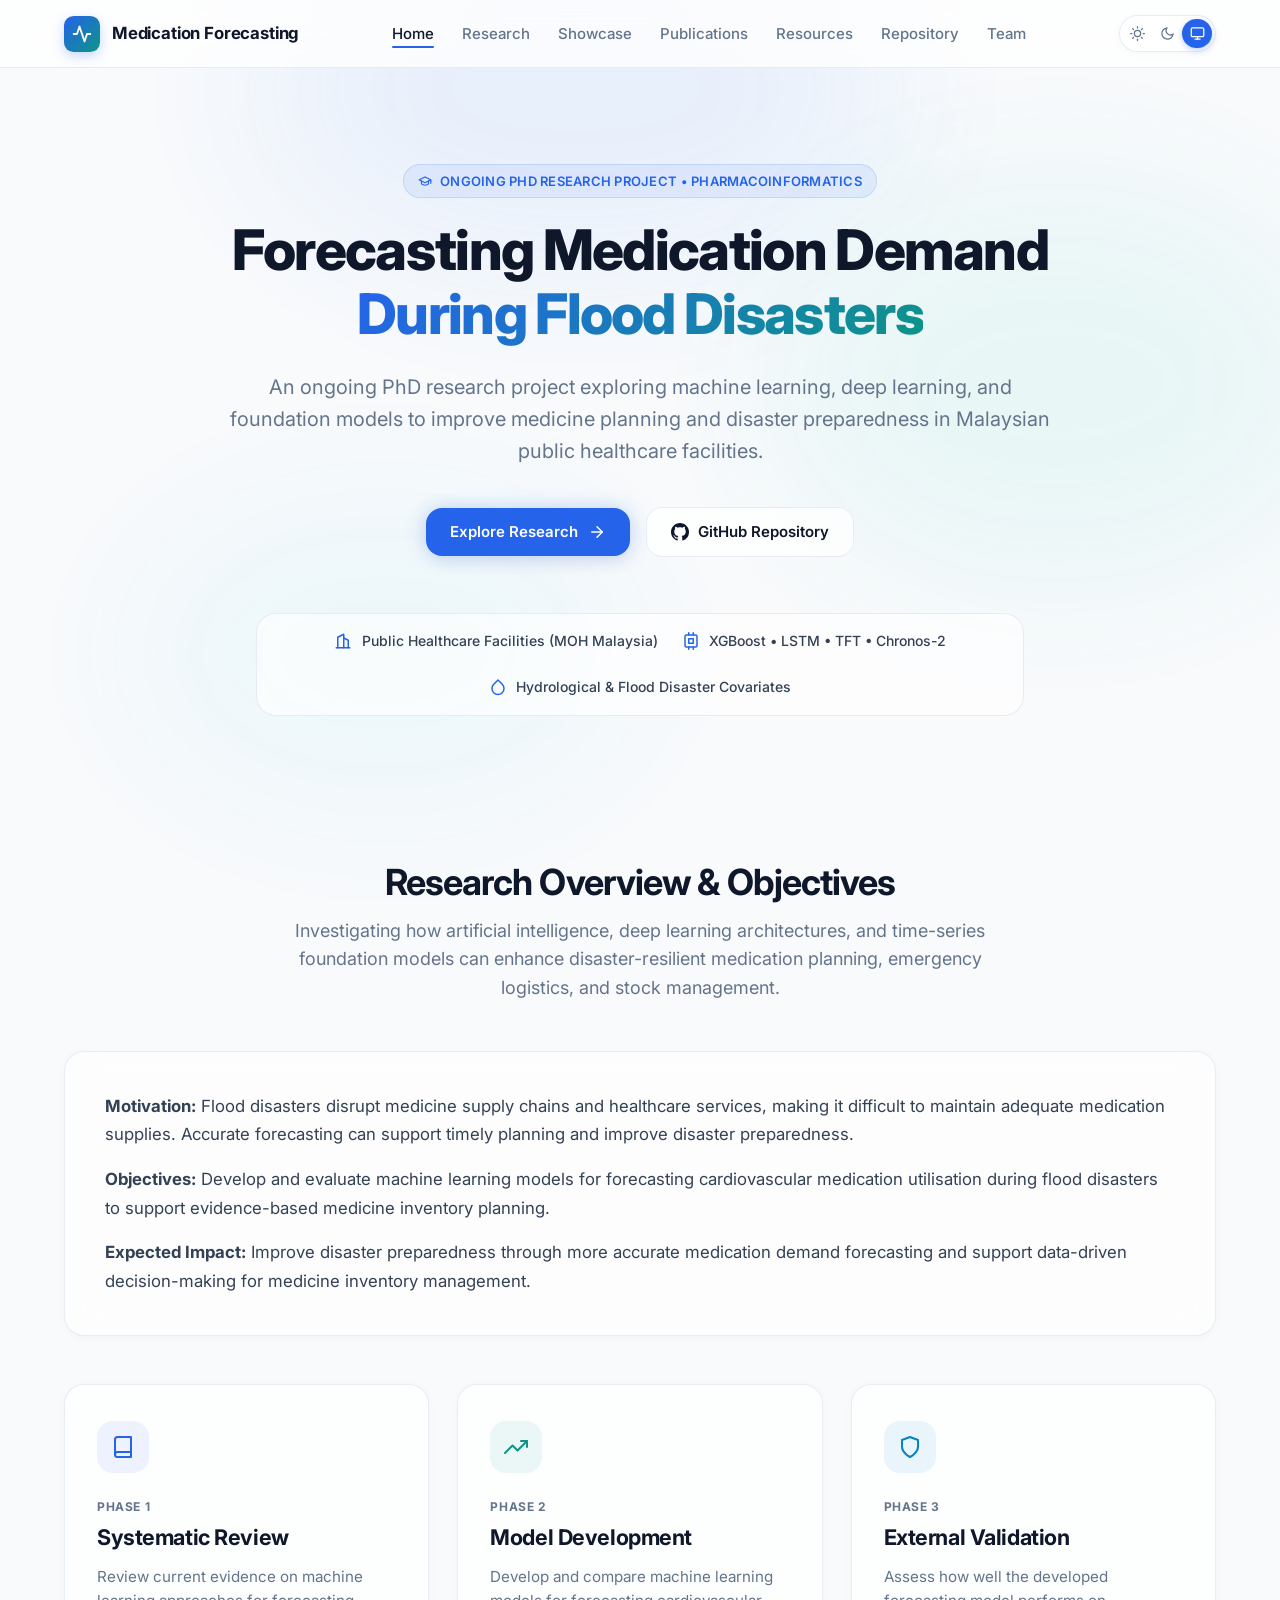
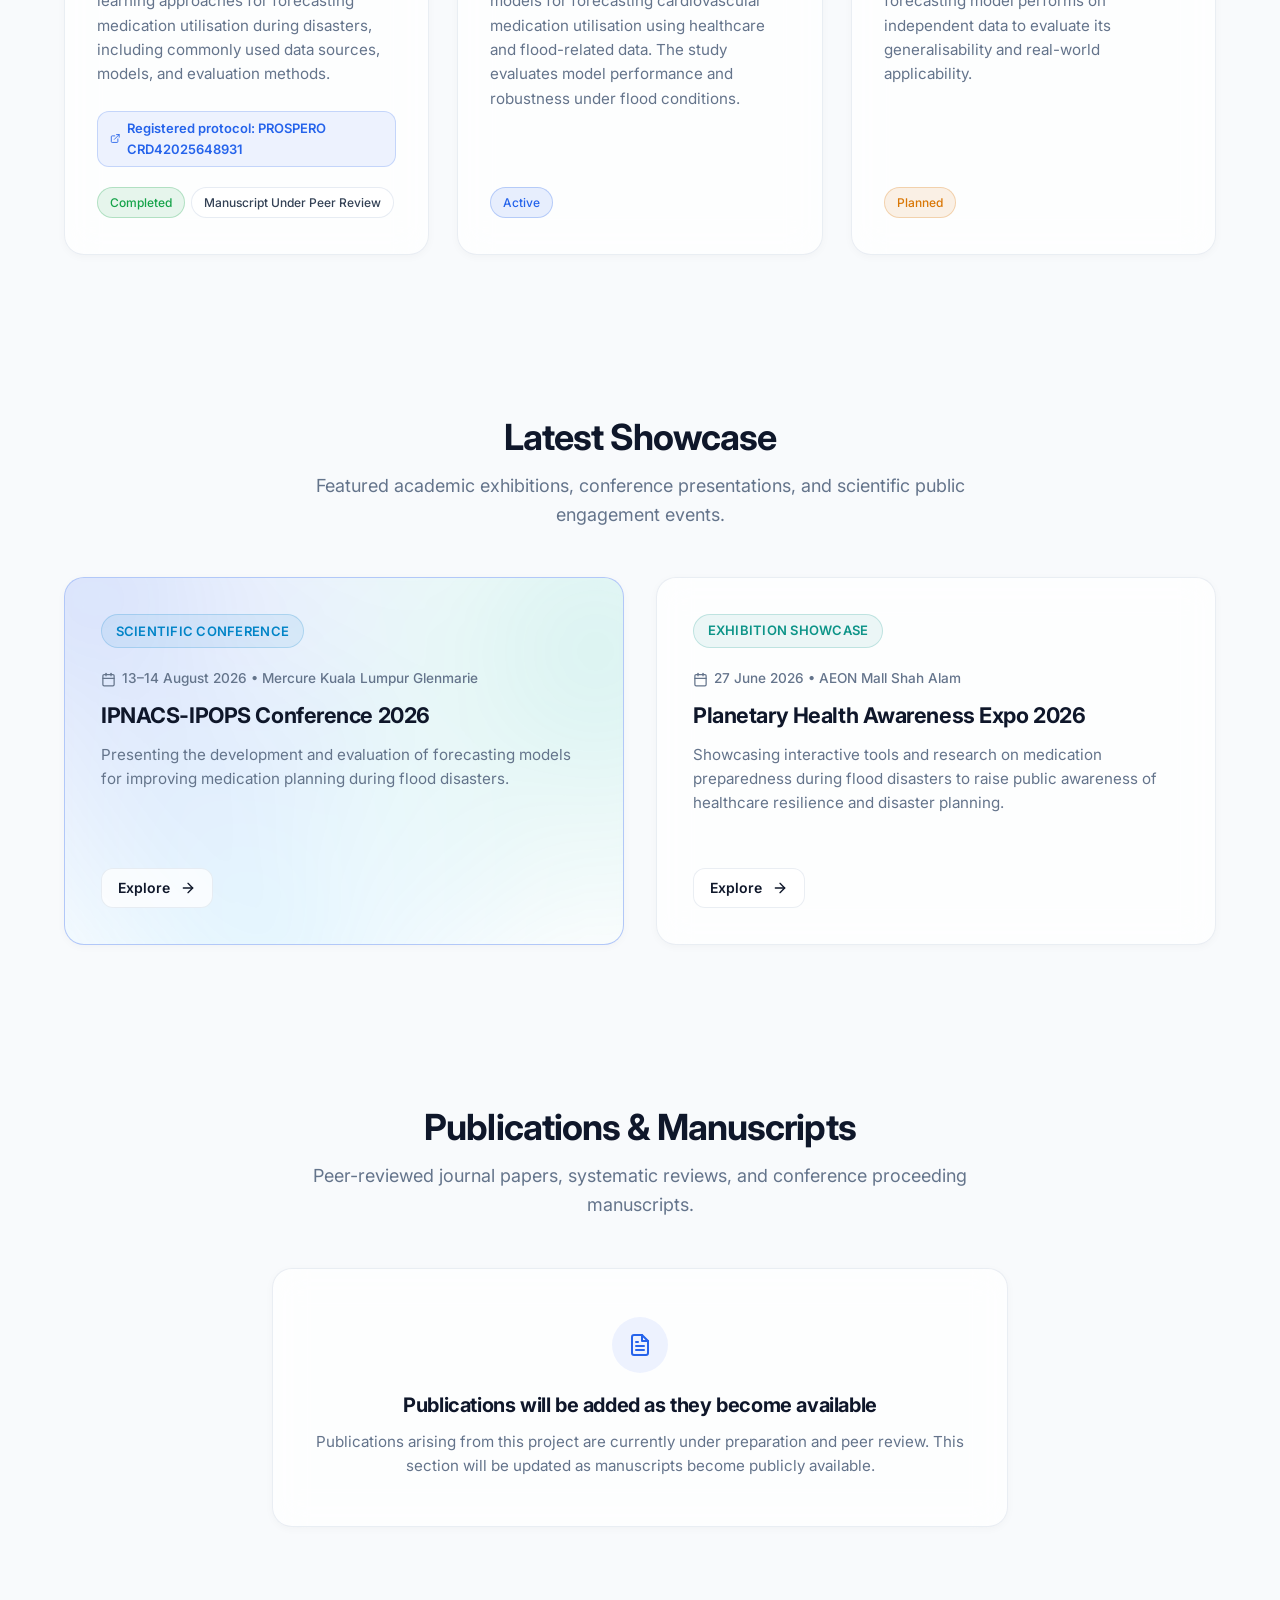
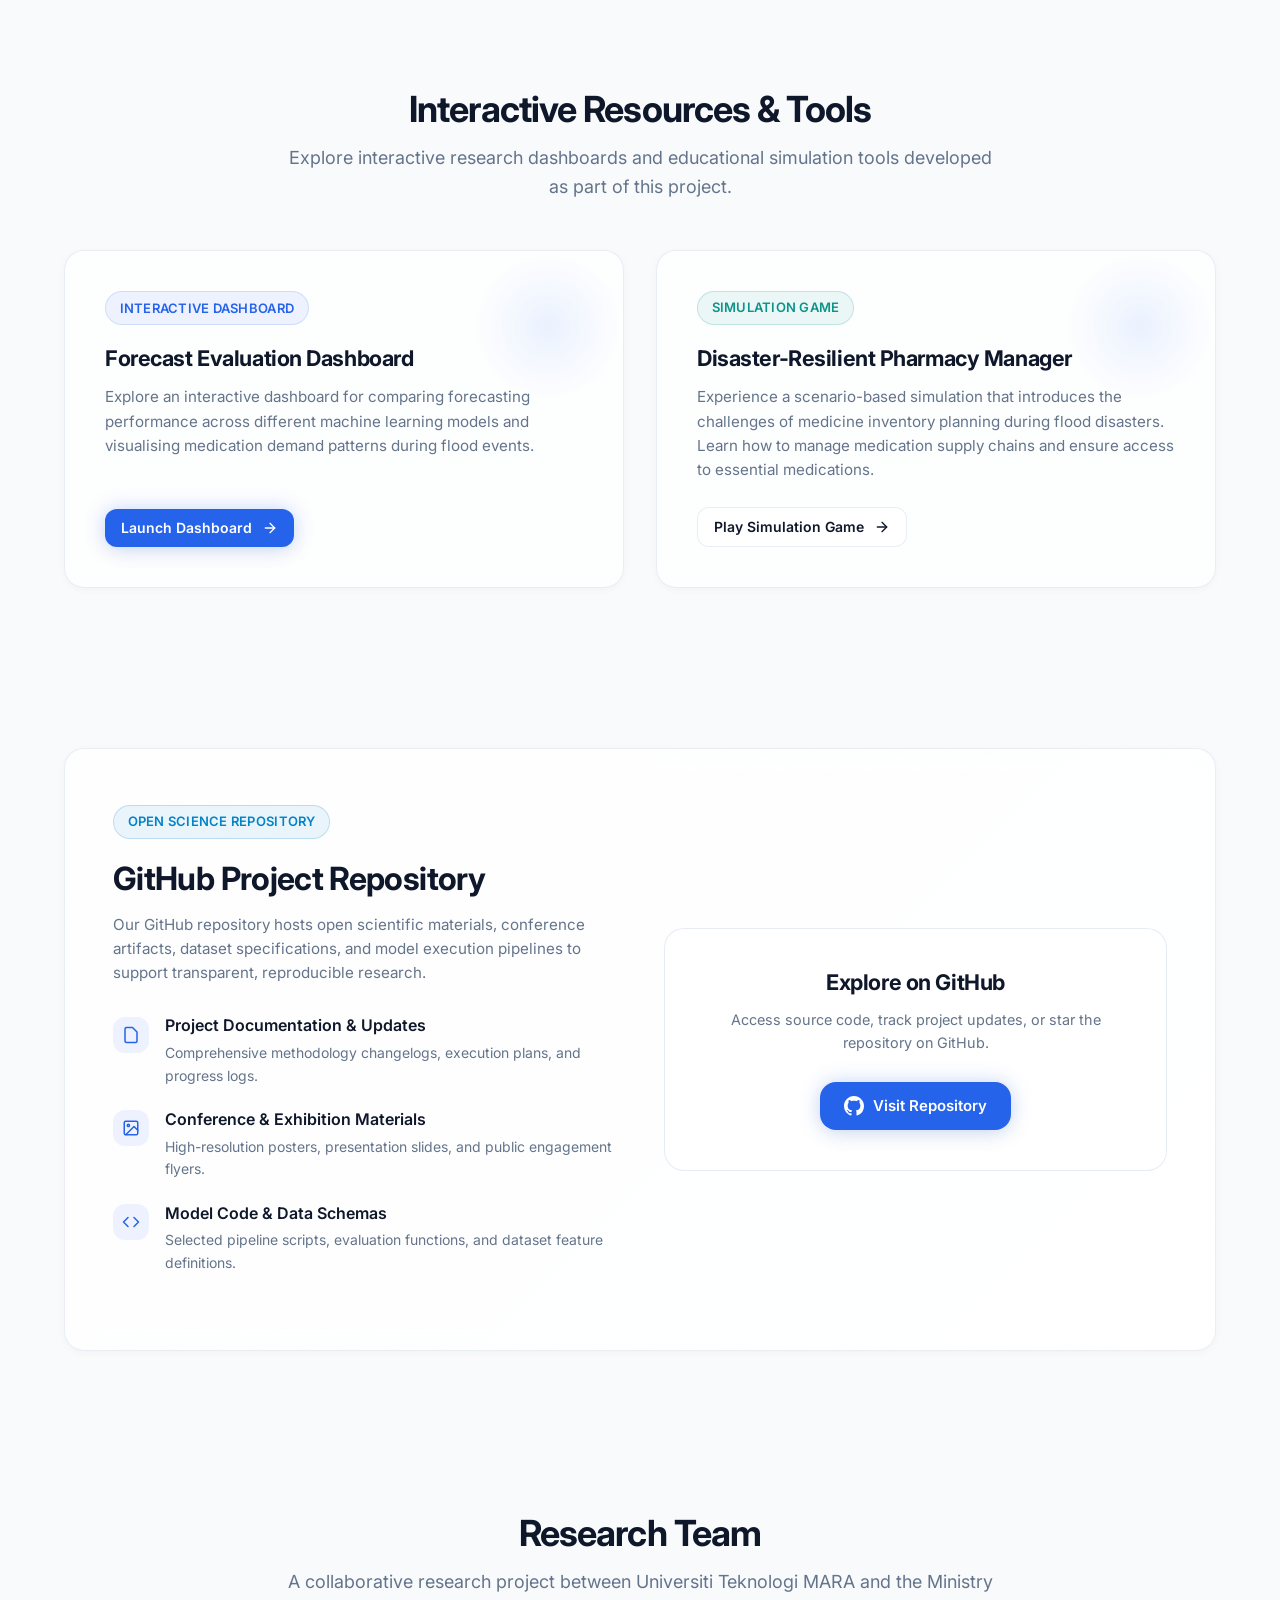
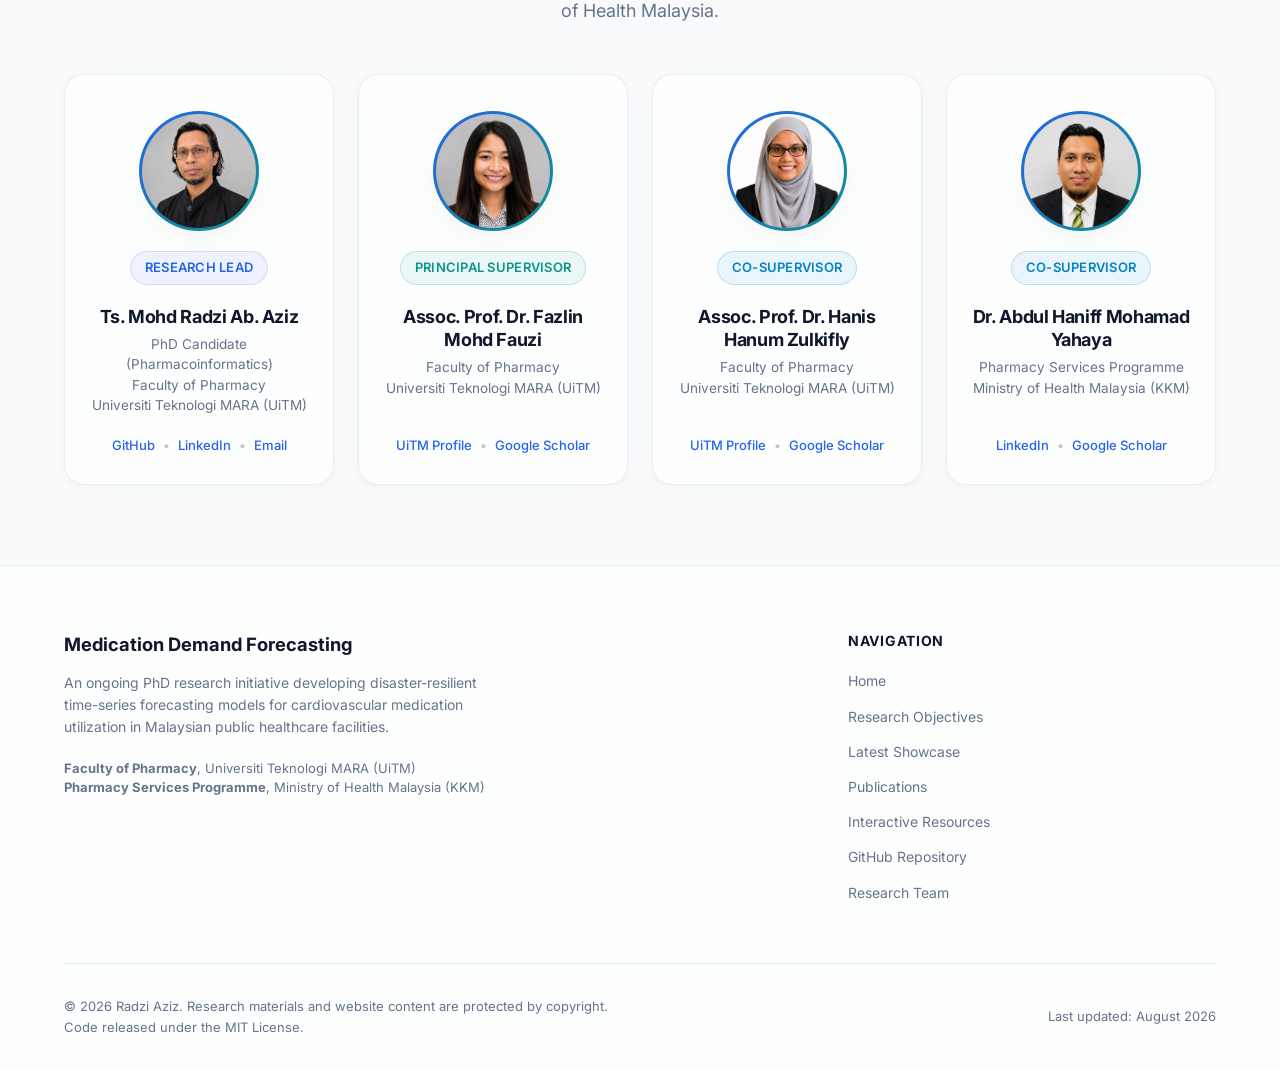
==== commit ea343732: "style: rename showcase button" ====
--- a/index.html
+++ b/index.html
@@ -248,7 +248,7 @@
           </div>
           <div>
             <a href="showcase/ipnacs-ipops-2026/" class="btn btn-secondary btn-sm">
-              <span>View Conference Page</span>
+              <span>Explore</span>
               <svg width="16" height="16" viewBox="0 0 24 24" fill="none" stroke="currentColor" stroke-width="2" stroke-linecap="round" stroke-linejoin="round" aria-hidden="true"><line x1="5" y1="12" x2="19" y2="12"></line><polyline points="12 5 19 12 12 19"></polyline></svg>
             </a>
           </div>
@@ -269,7 +269,7 @@
           </div>
           <div>
             <a href="showcase/planetary-health-2026/" class="btn btn-secondary btn-sm">
-              <span>View Exhibition Materials</span>
+              <span>Explore</span>
               <svg width="16" height="16" viewBox="0 0 24 24" fill="none" stroke="currentColor" stroke-width="2" stroke-linecap="round" stroke-linejoin="round" aria-hidden="true"><line x1="5" y1="12" x2="19" y2="12"></line><polyline points="12 5 19 12 12 19"></polyline></svg>
             </a>
           </div>
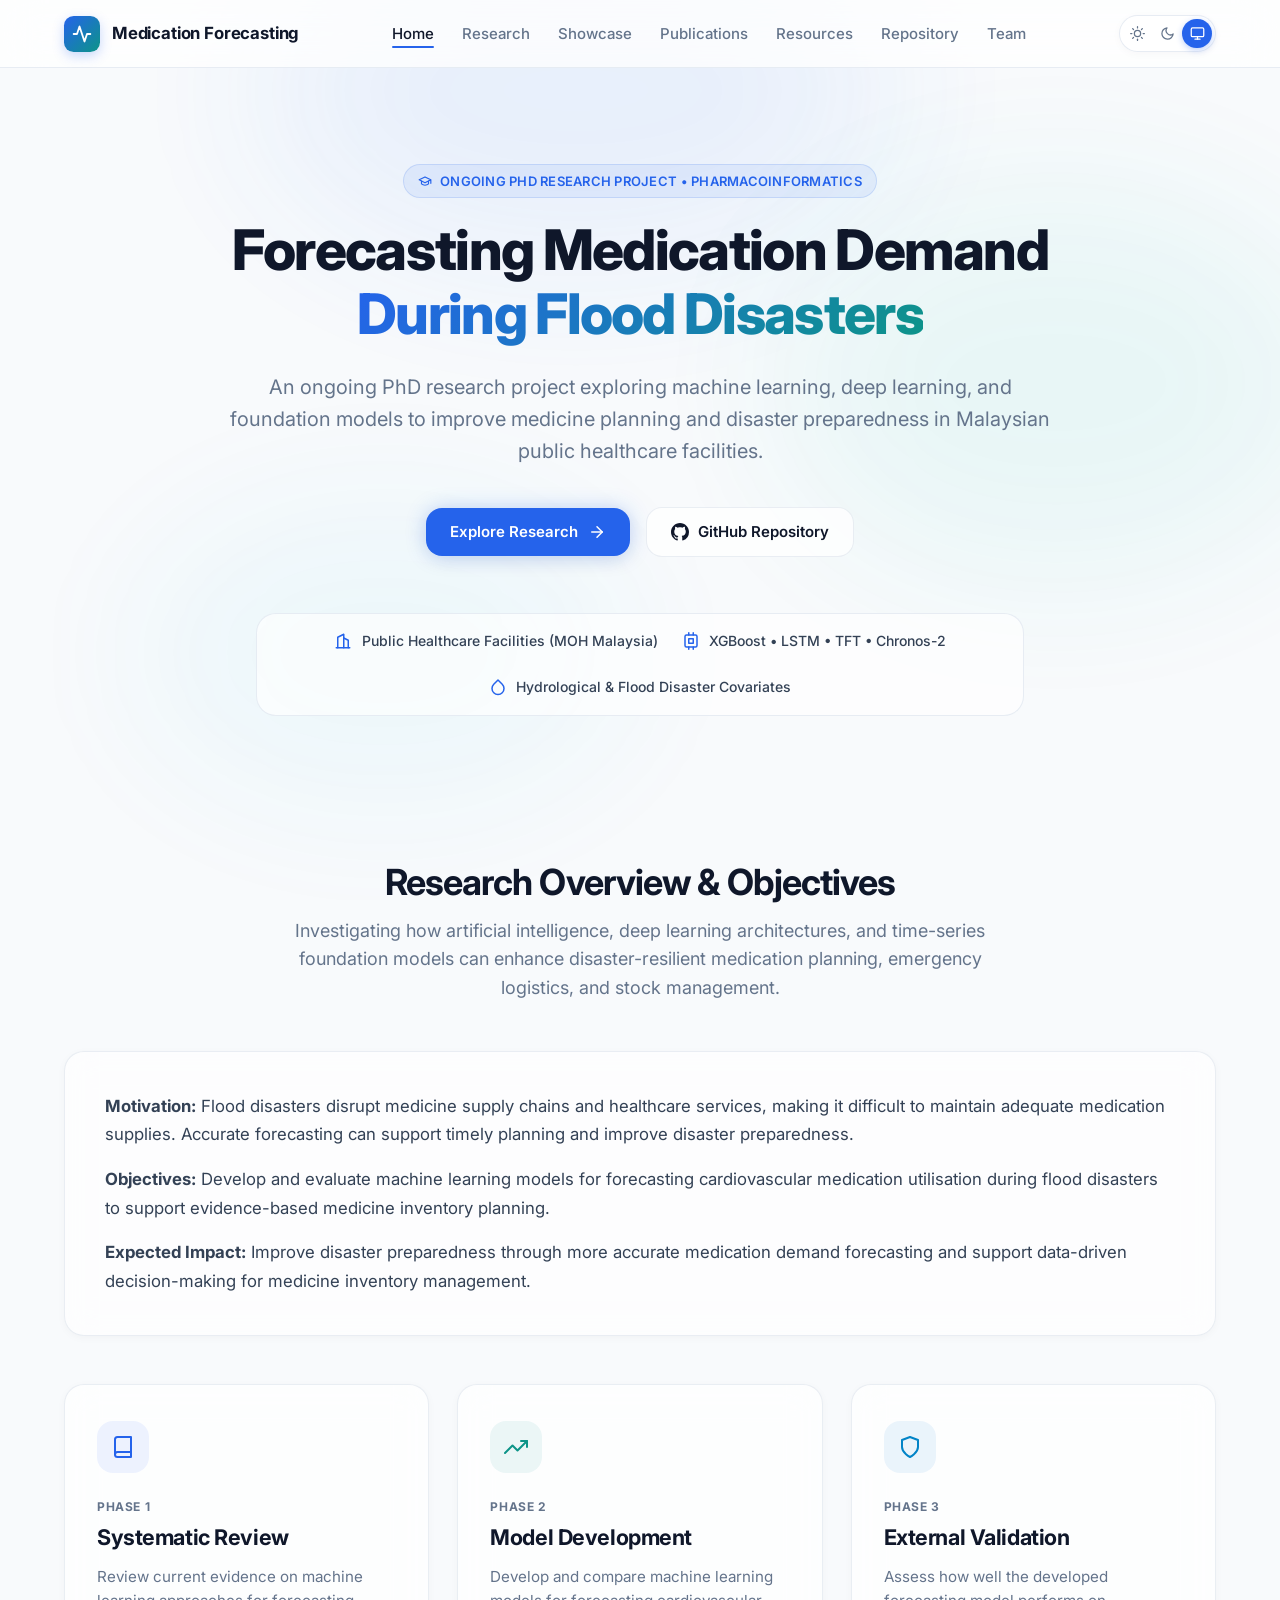
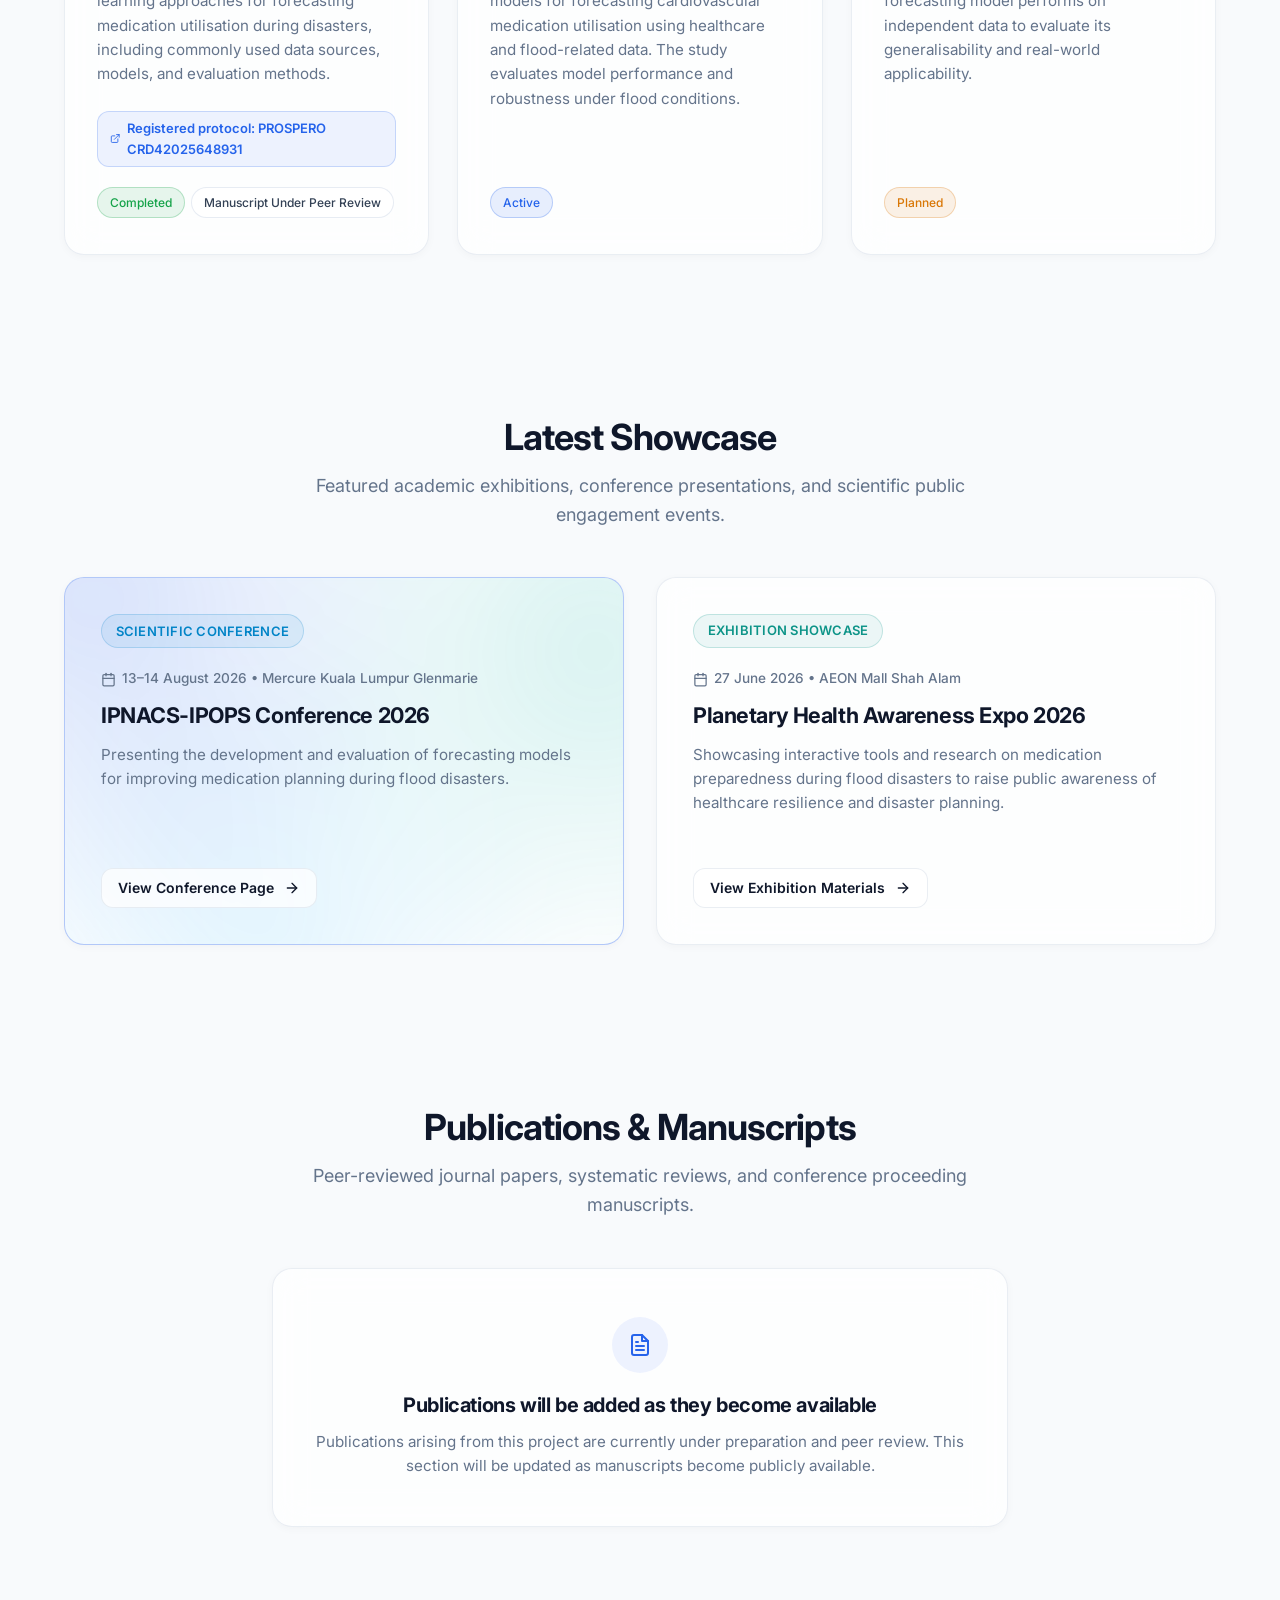
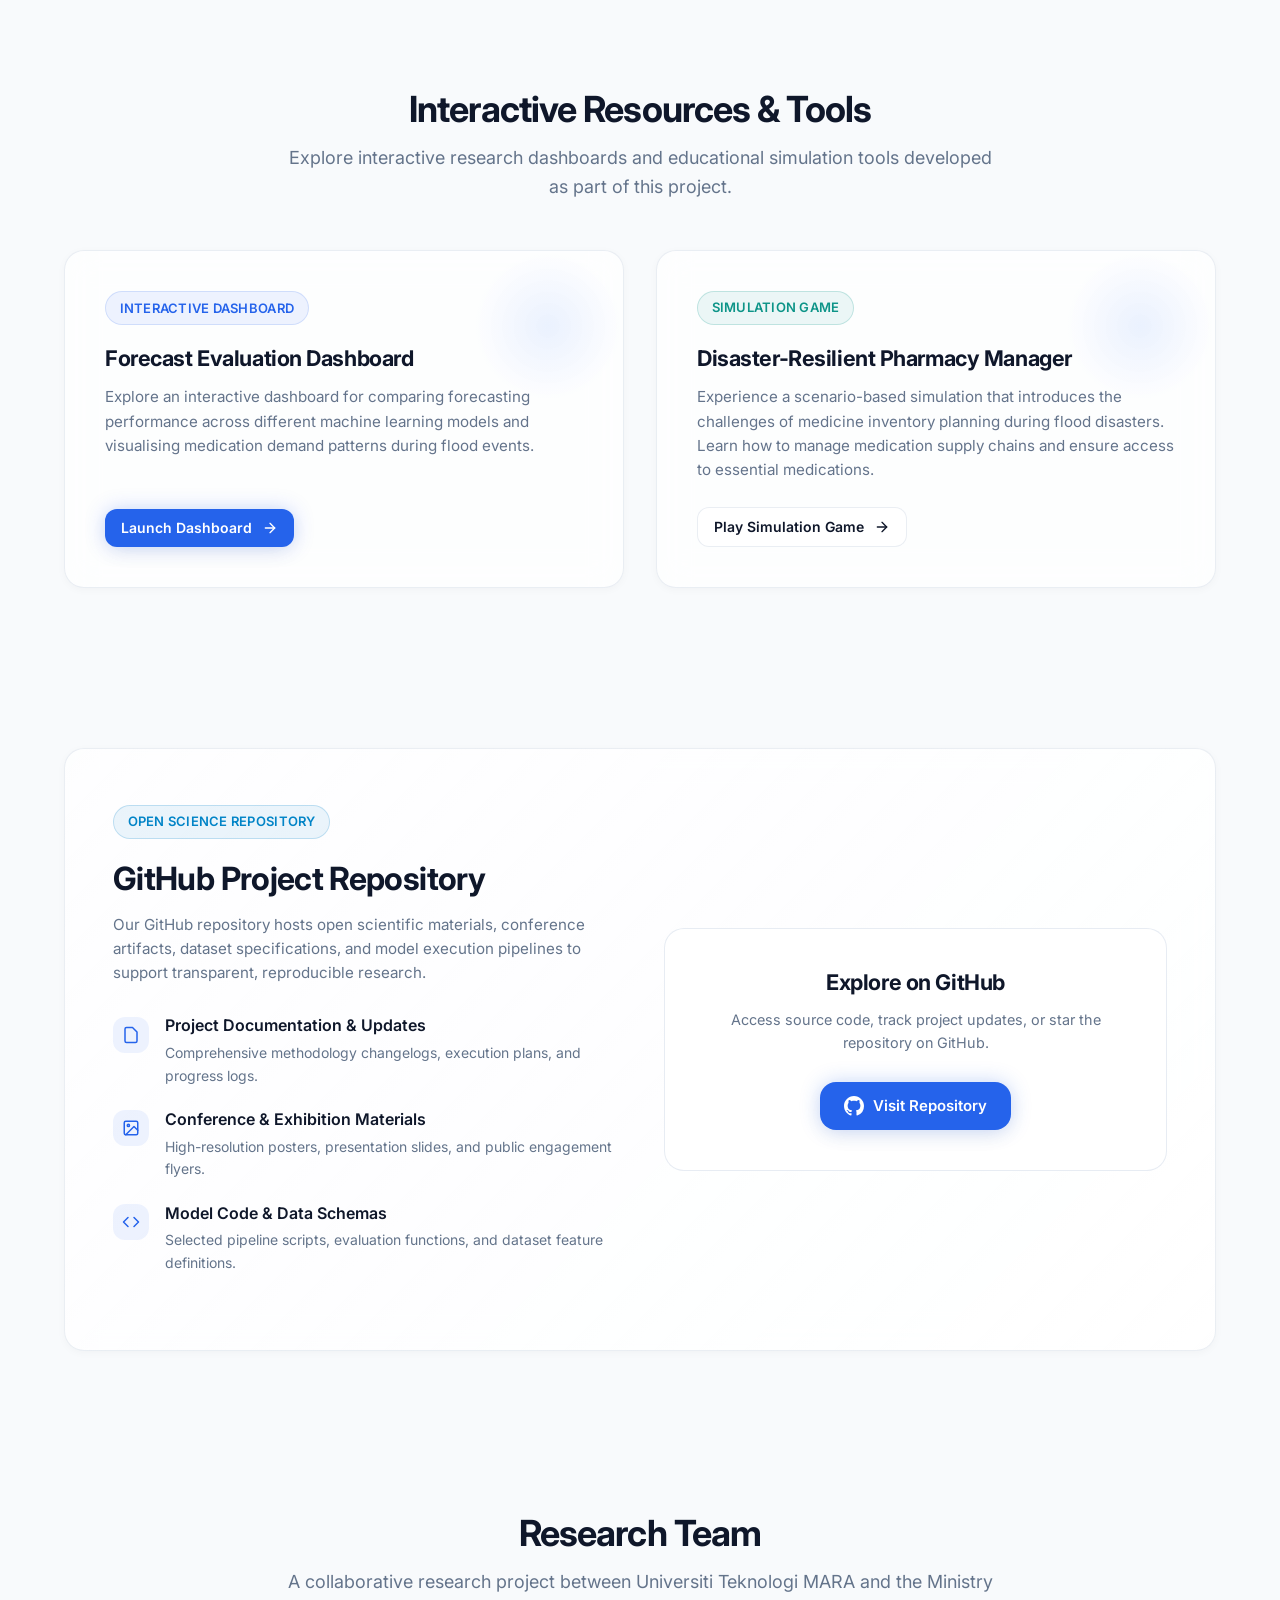
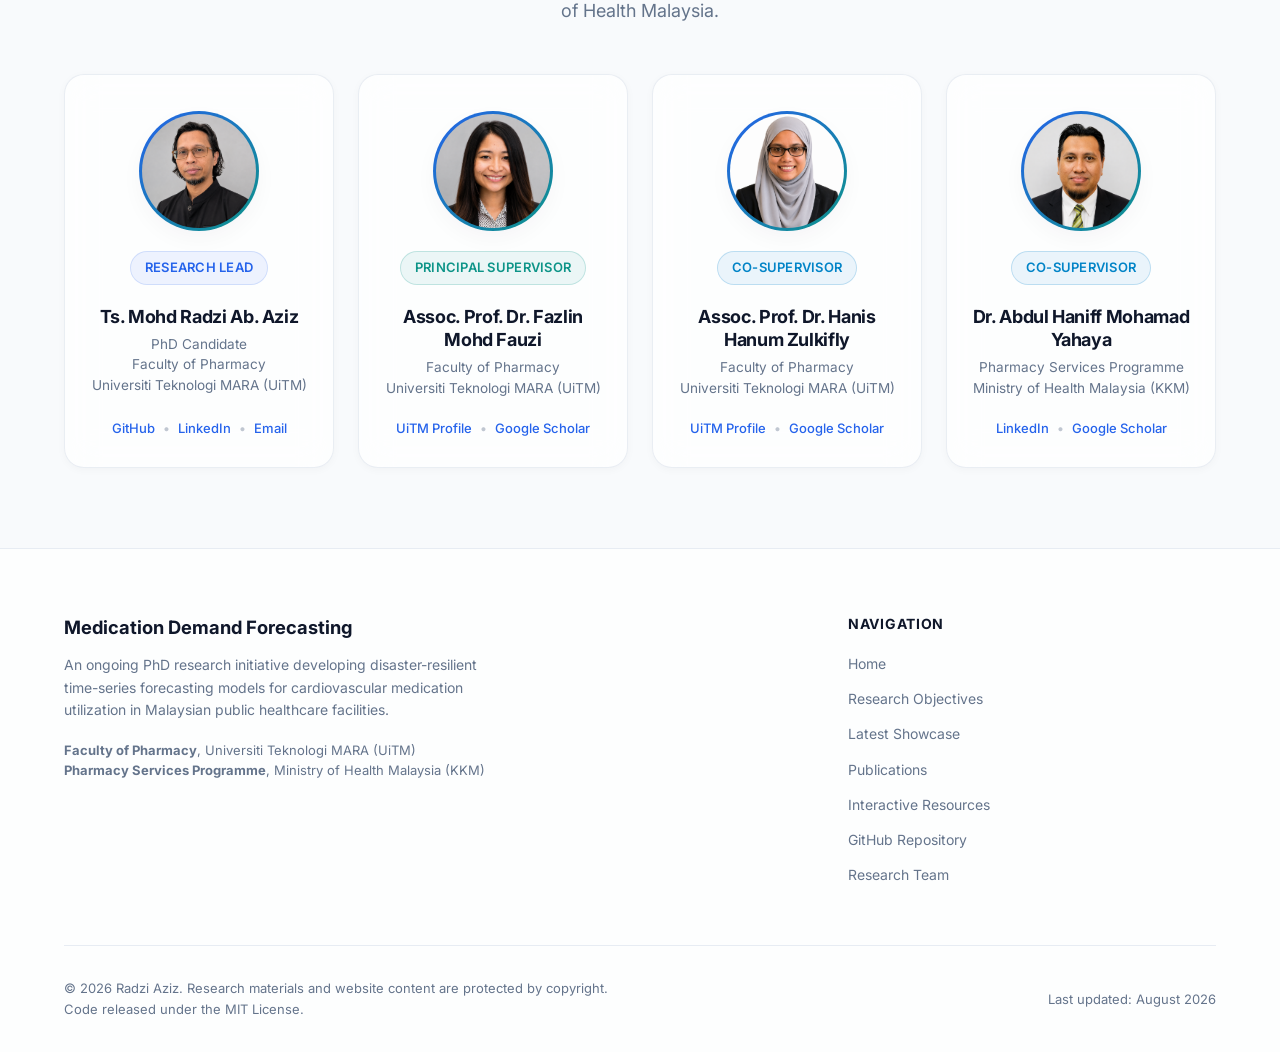
==== commit 4a864454: "docs: remove (Pharmacoinformatics) suffix after PhD Candidate title" ====
--- a/index.html
+++ b/index.html
@@ -248,7 +248,7 @@
           </div>
           <div>
             <a href="showcase/ipnacs-ipops-2026/" class="btn btn-secondary btn-sm">
-              <span>Explore</span>
+              <span>View Conference Page</span>
               <svg width="16" height="16" viewBox="0 0 24 24" fill="none" stroke="currentColor" stroke-width="2" stroke-linecap="round" stroke-linejoin="round" aria-hidden="true"><line x1="5" y1="12" x2="19" y2="12"></line><polyline points="12 5 19 12 12 19"></polyline></svg>
             </a>
           </div>
@@ -269,7 +269,7 @@
           </div>
           <div>
             <a href="showcase/planetary-health-2026/" class="btn btn-secondary btn-sm">
-              <span>Explore</span>
+              <span>View Exhibition Materials</span>
               <svg width="16" height="16" viewBox="0 0 24 24" fill="none" stroke="currentColor" stroke-width="2" stroke-linecap="round" stroke-linejoin="round" aria-hidden="true"><line x1="5" y1="12" x2="19" y2="12"></line><polyline points="12 5 19 12 12 19"></polyline></svg>
             </a>
           </div>
@@ -439,7 +439,7 @@
             <div class="badge">Research Lead</div>
             <h3 class="team-name">Ts. Mohd Radzi Ab. Aziz</h3>
             <div class="team-affiliation">
-              PhD Candidate (Pharmacoinformatics)<br>
+              PhD Candidate<br>
               Faculty of Pharmacy<br>
               Universiti Teknologi MARA (UiTM)
             </div>
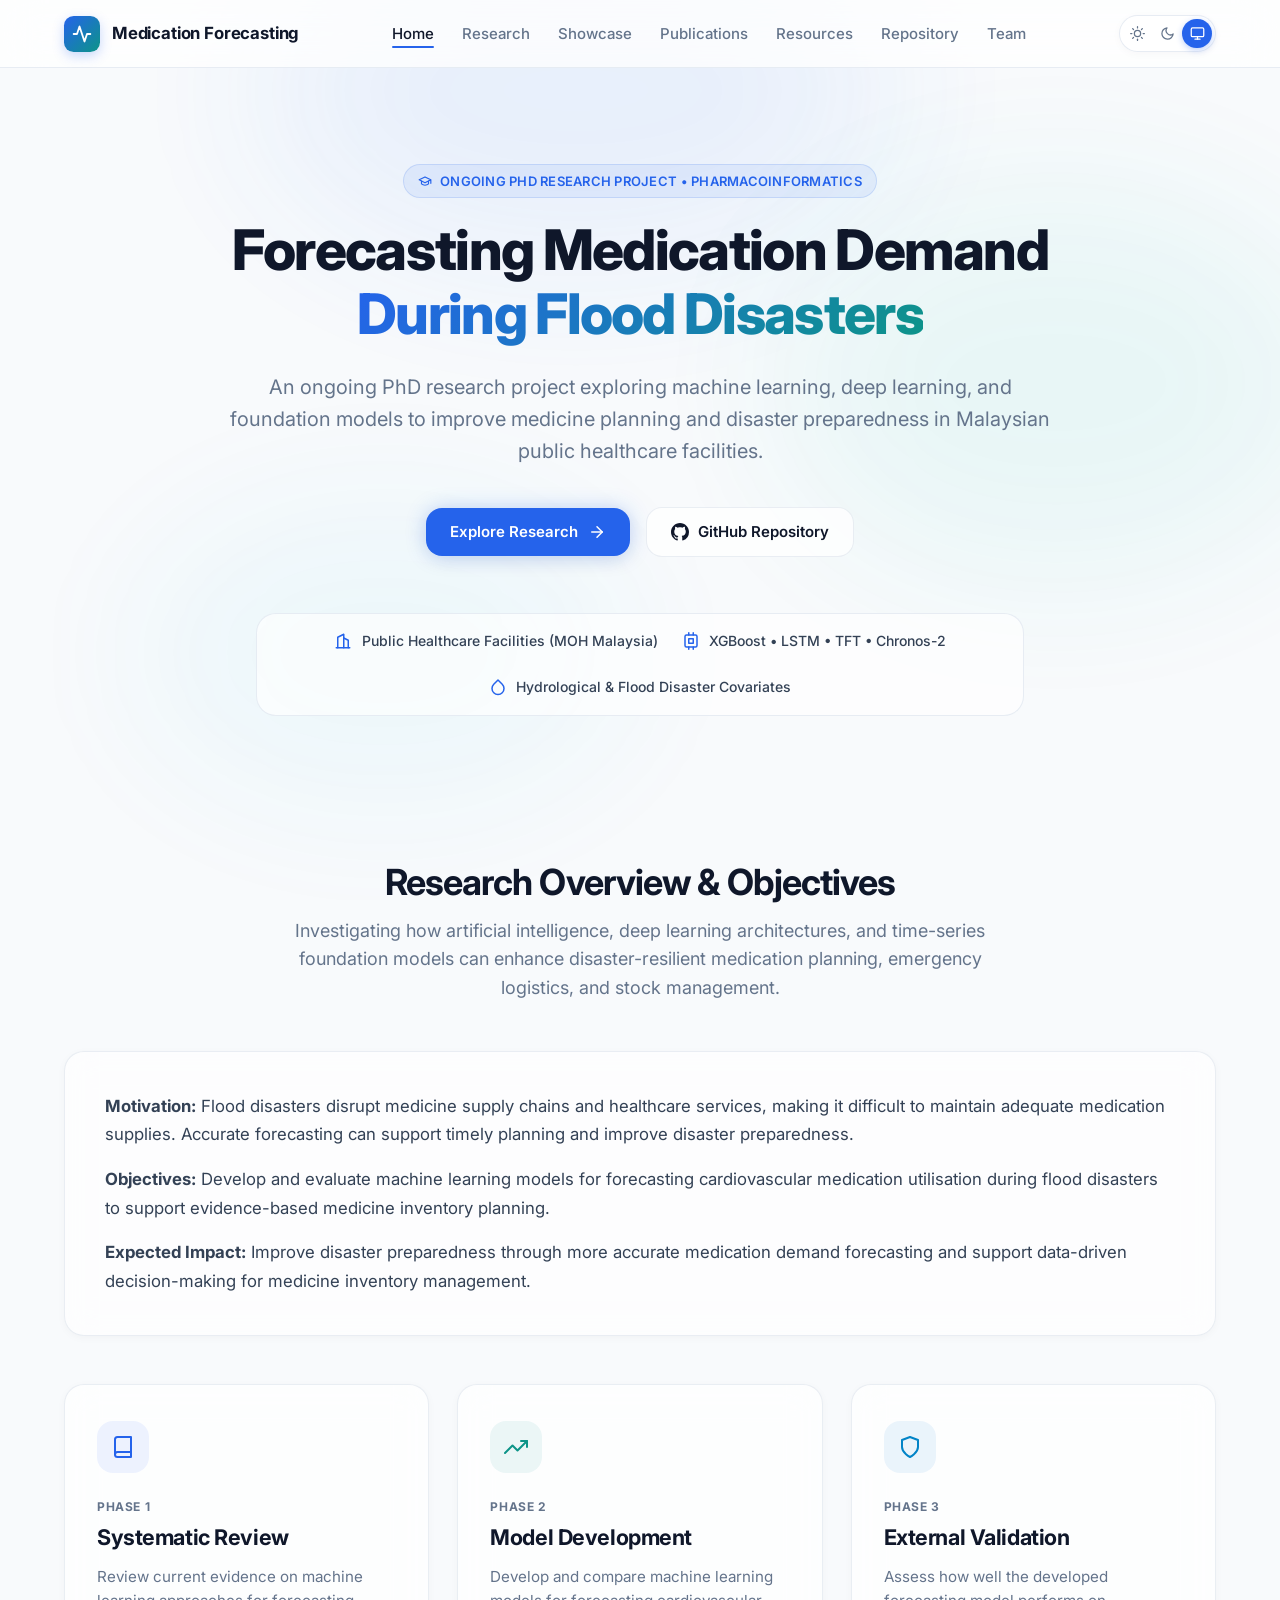
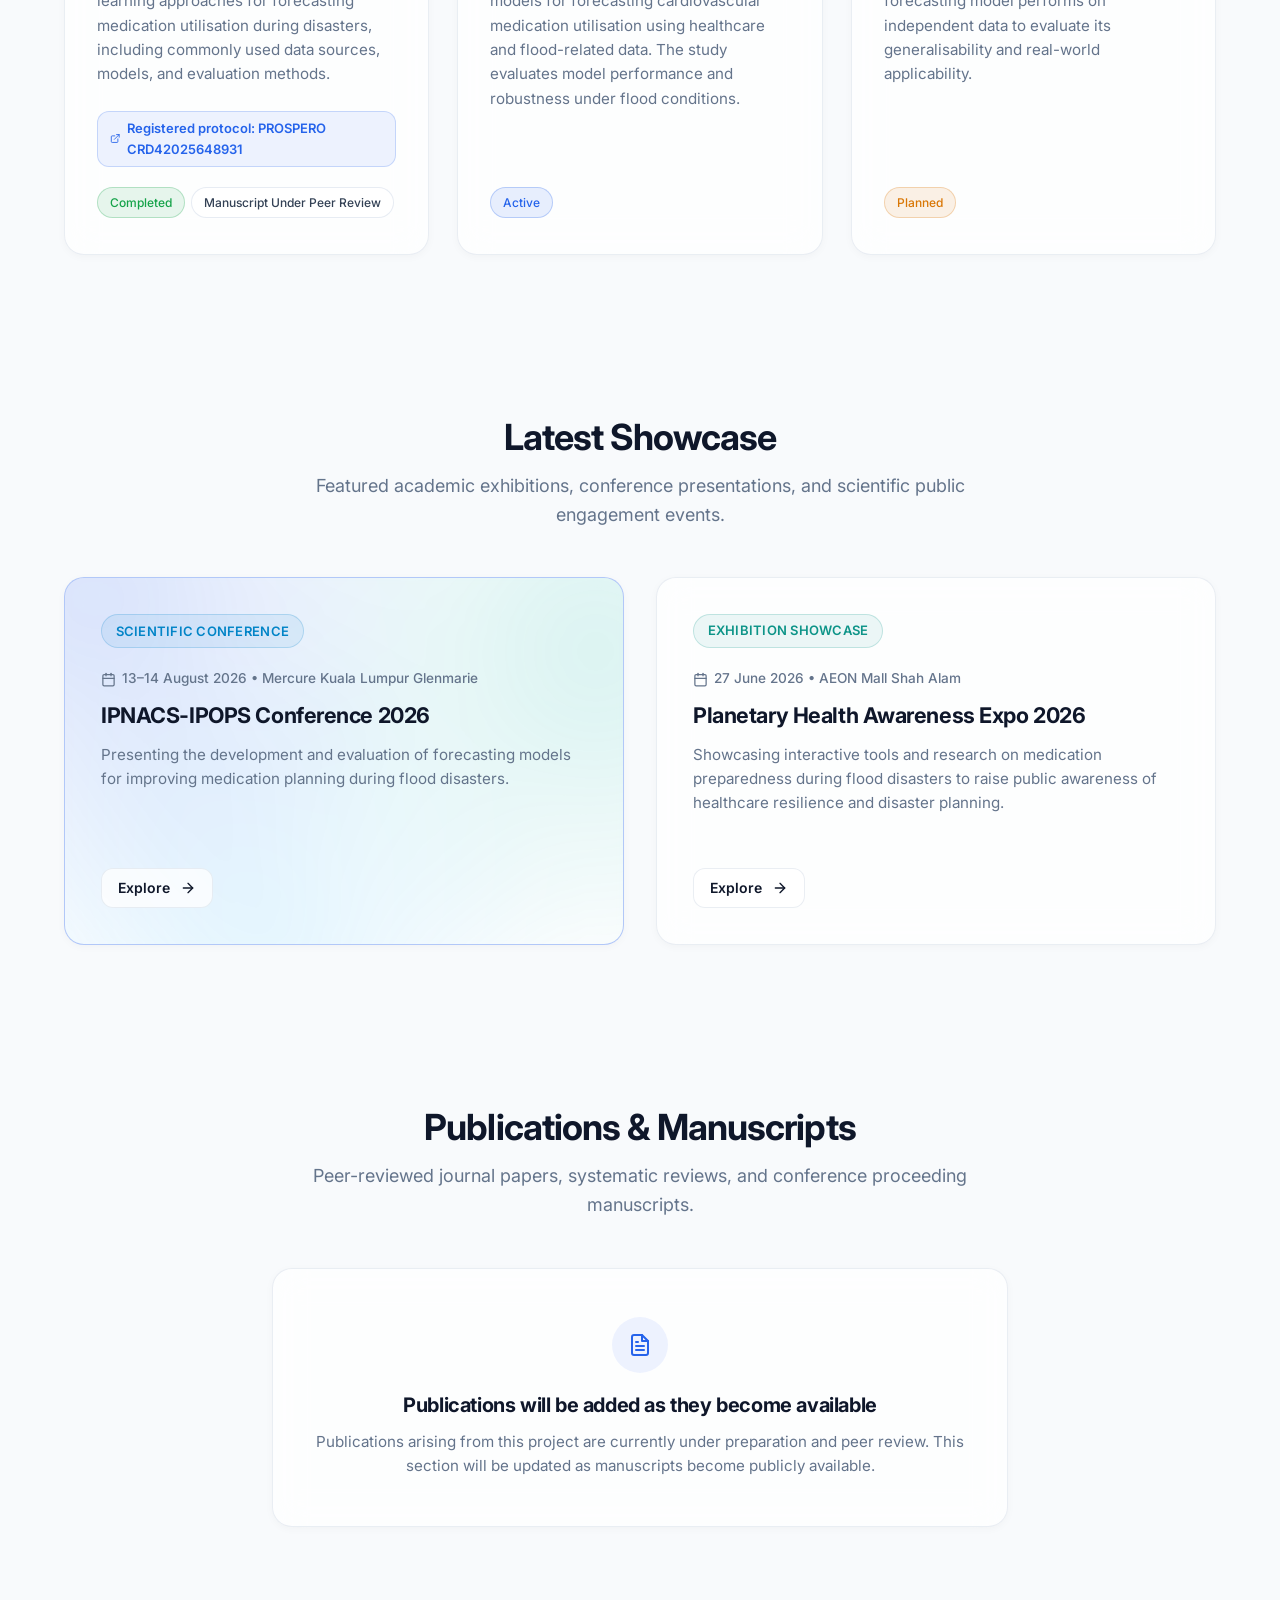
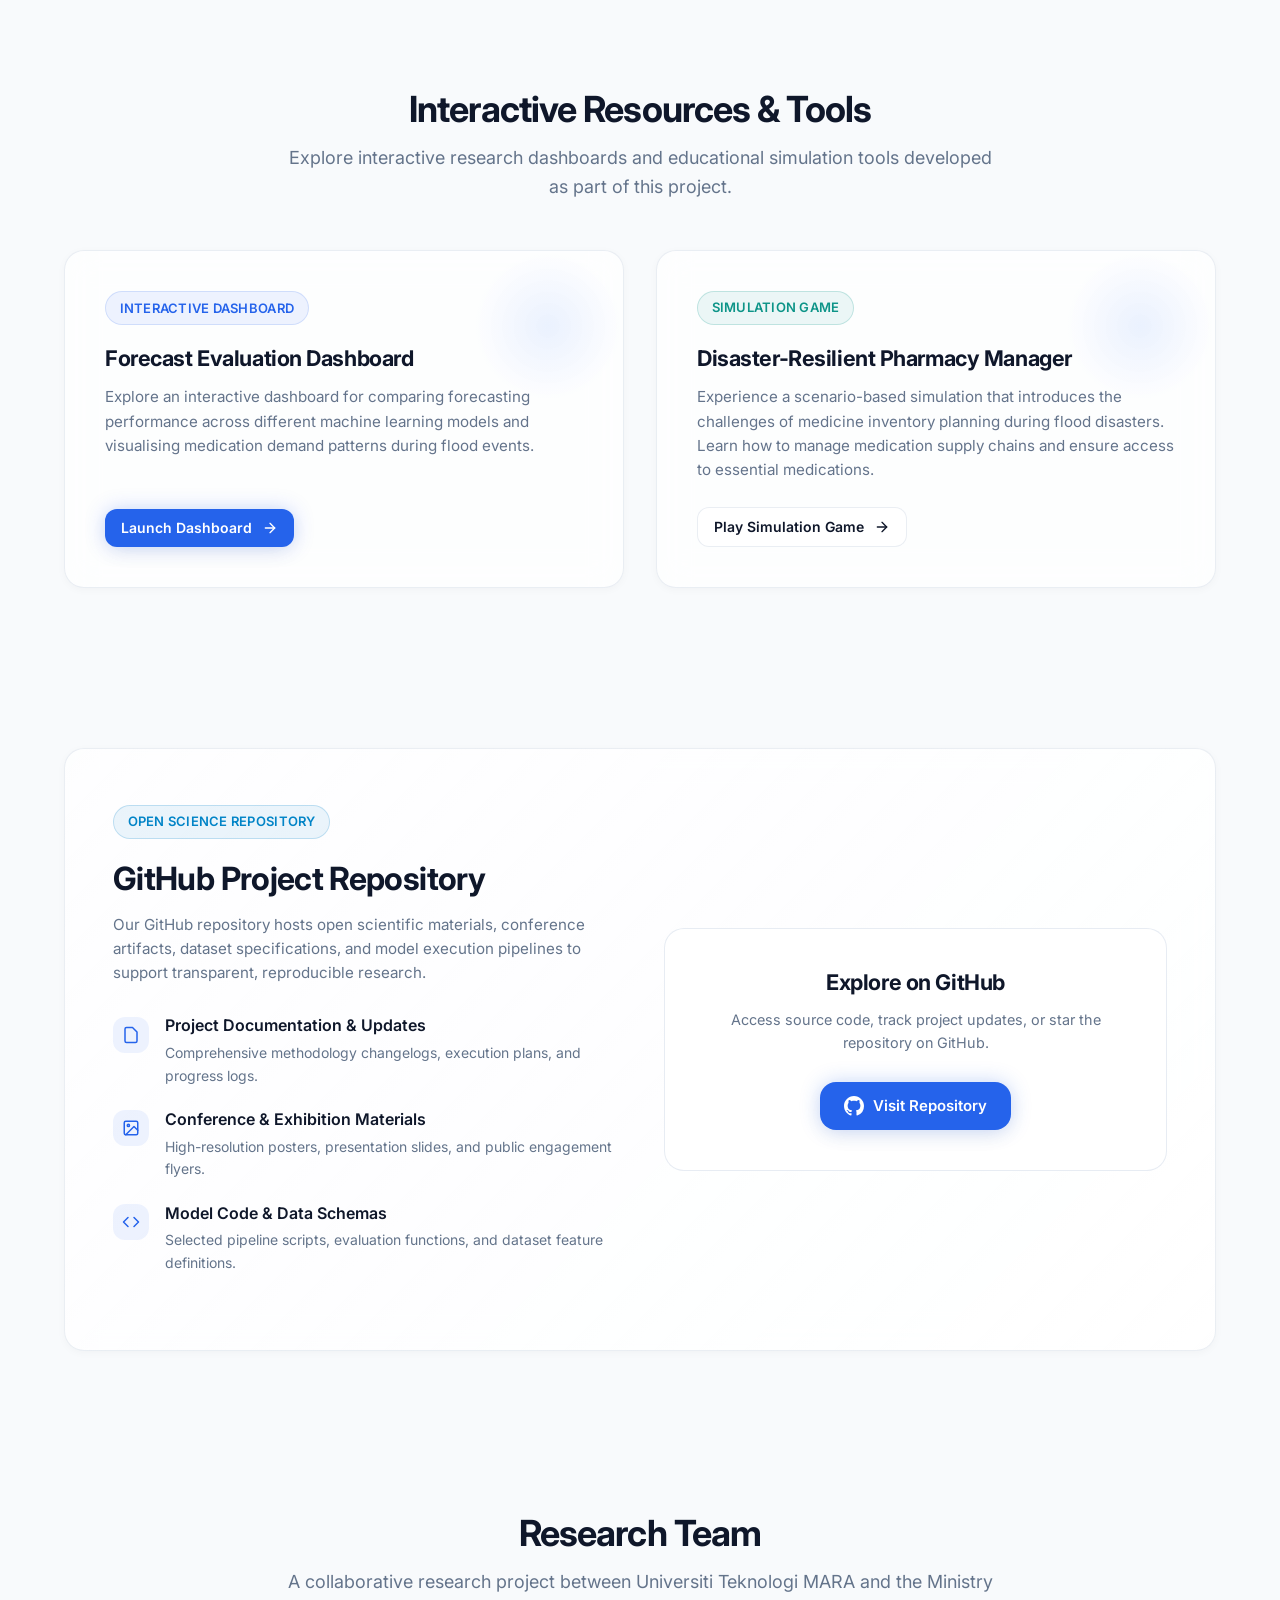
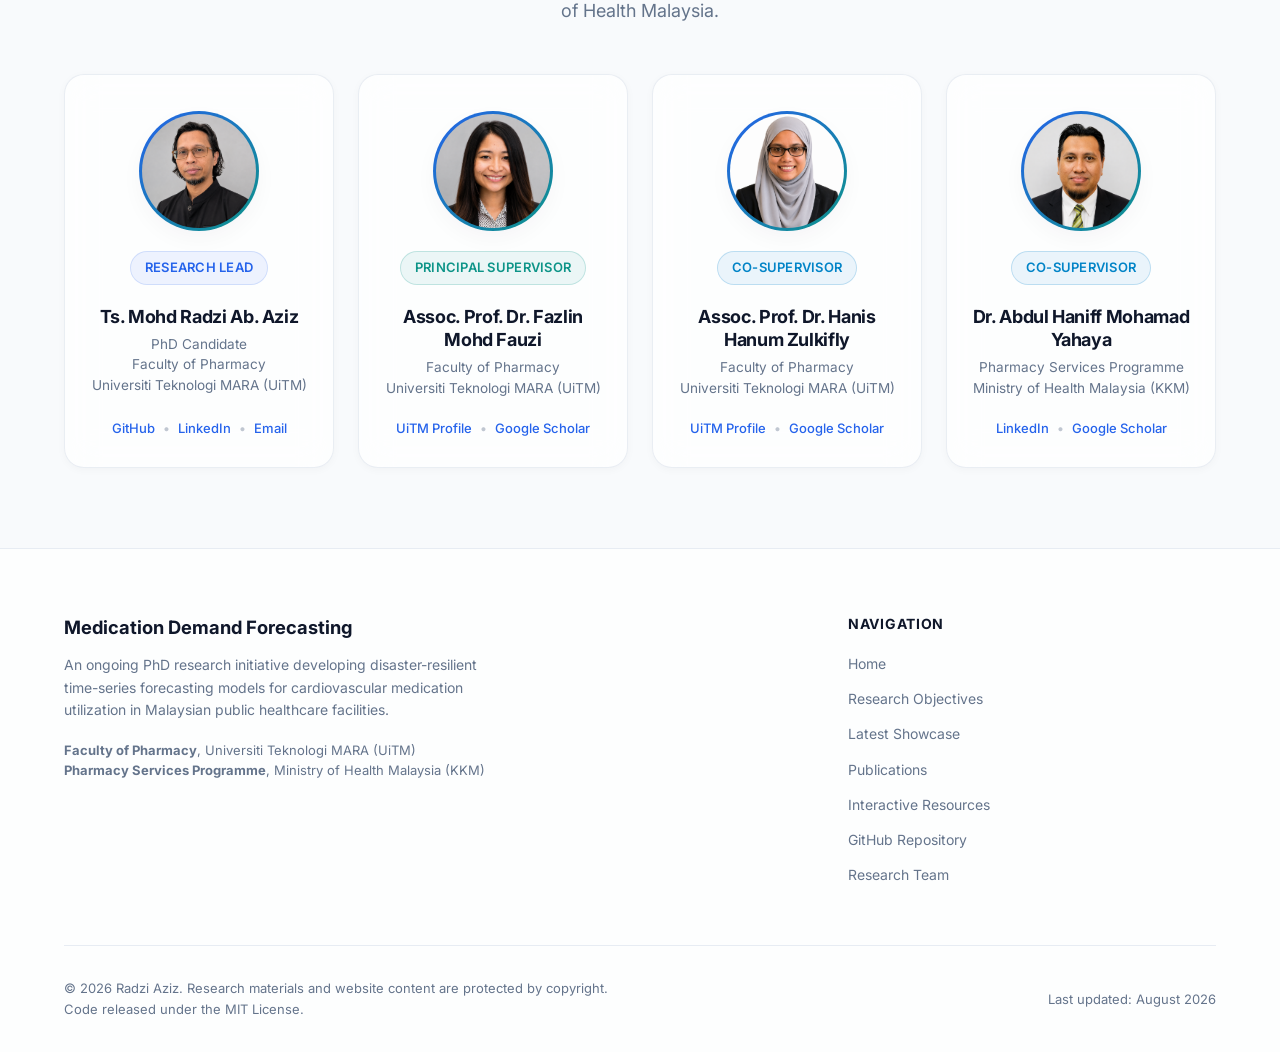
==== commit 536c7a3f: "merge: dev branch into main" ====
--- a/index.html
+++ b/index.html
@@ -248,7 +248,7 @@
           </div>
           <div>
             <a href="showcase/ipnacs-ipops-2026/" class="btn btn-secondary btn-sm">
-              <span>View Conference Page</span>
+              <span>Explore</span>
               <svg width="16" height="16" viewBox="0 0 24 24" fill="none" stroke="currentColor" stroke-width="2" stroke-linecap="round" stroke-linejoin="round" aria-hidden="true"><line x1="5" y1="12" x2="19" y2="12"></line><polyline points="12 5 19 12 12 19"></polyline></svg>
             </a>
           </div>
@@ -269,7 +269,7 @@
           </div>
           <div>
             <a href="showcase/planetary-health-2026/" class="btn btn-secondary btn-sm">
-              <span>View Exhibition Materials</span>
+              <span>Explore</span>
               <svg width="16" height="16" viewBox="0 0 24 24" fill="none" stroke="currentColor" stroke-width="2" stroke-linecap="round" stroke-linejoin="round" aria-hidden="true"><line x1="5" y1="12" x2="19" y2="12"></line><polyline points="12 5 19 12 12 19"></polyline></svg>
             </a>
           </div>
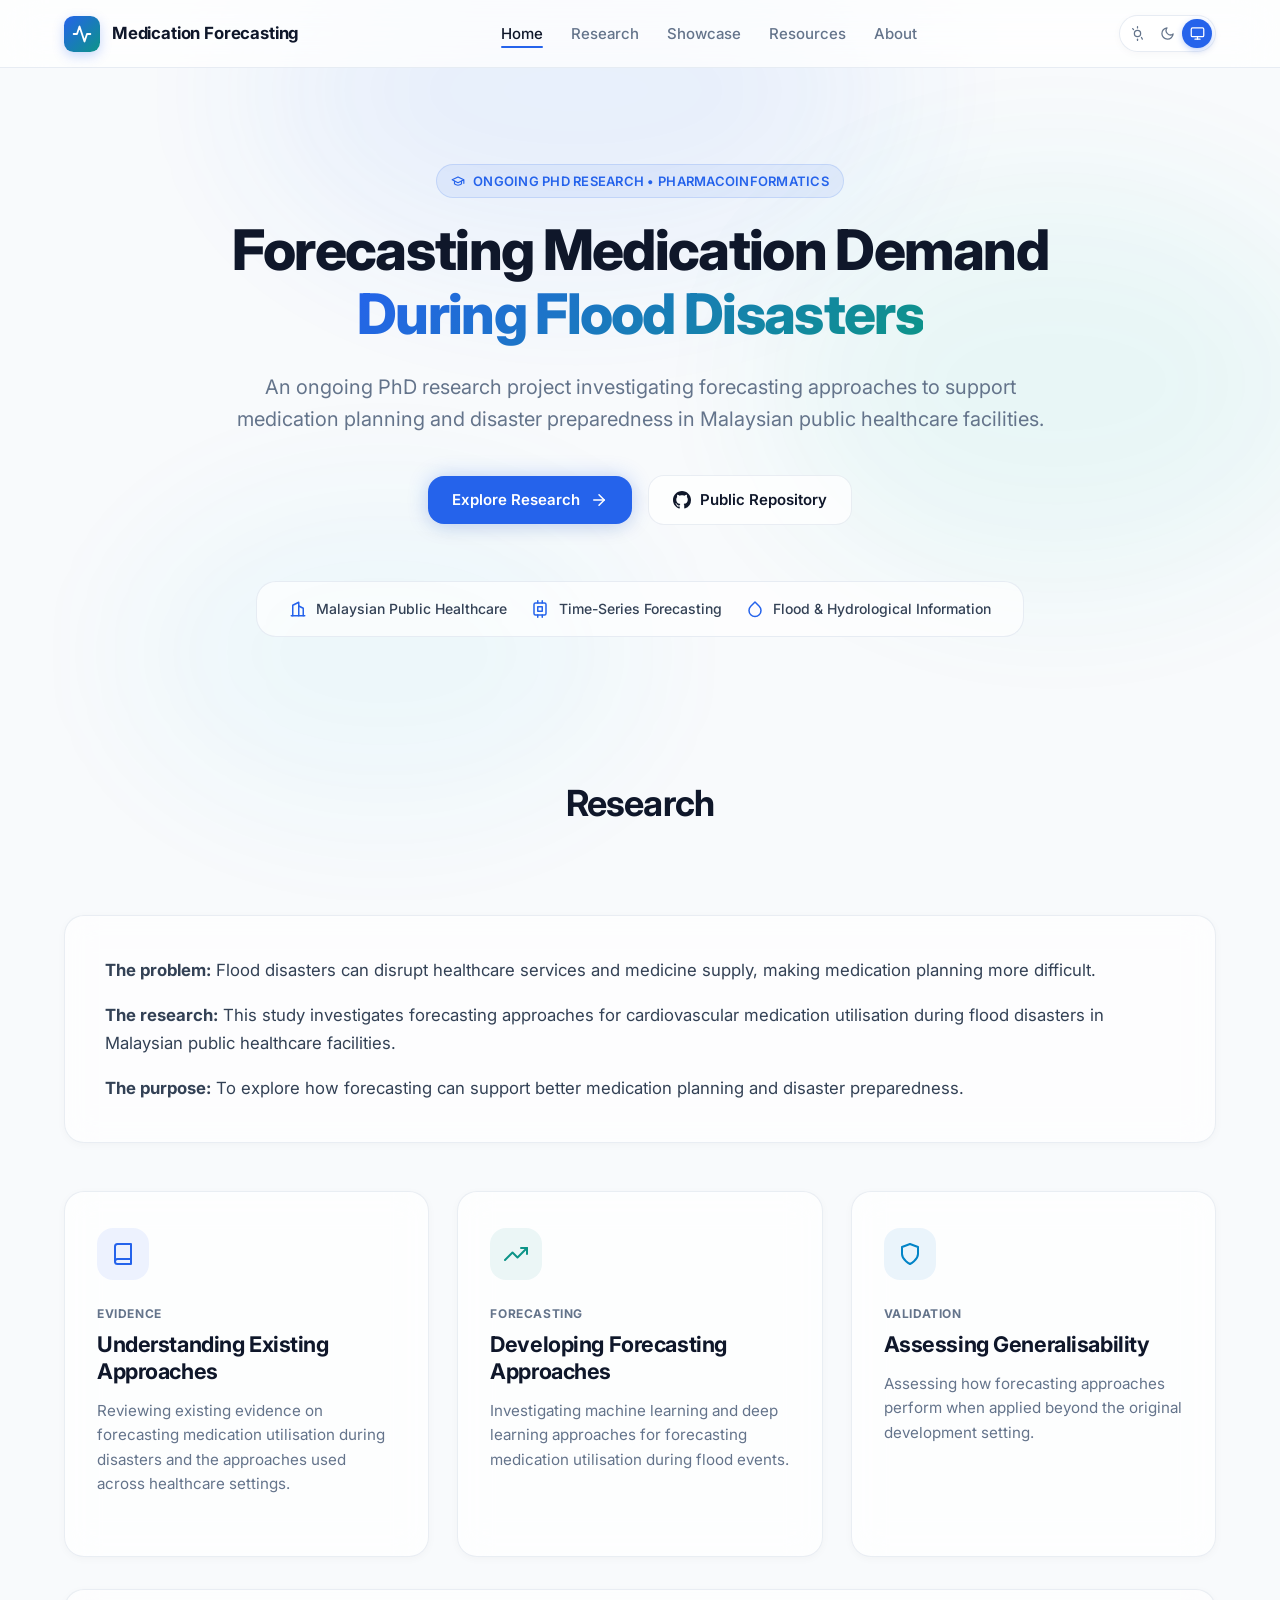
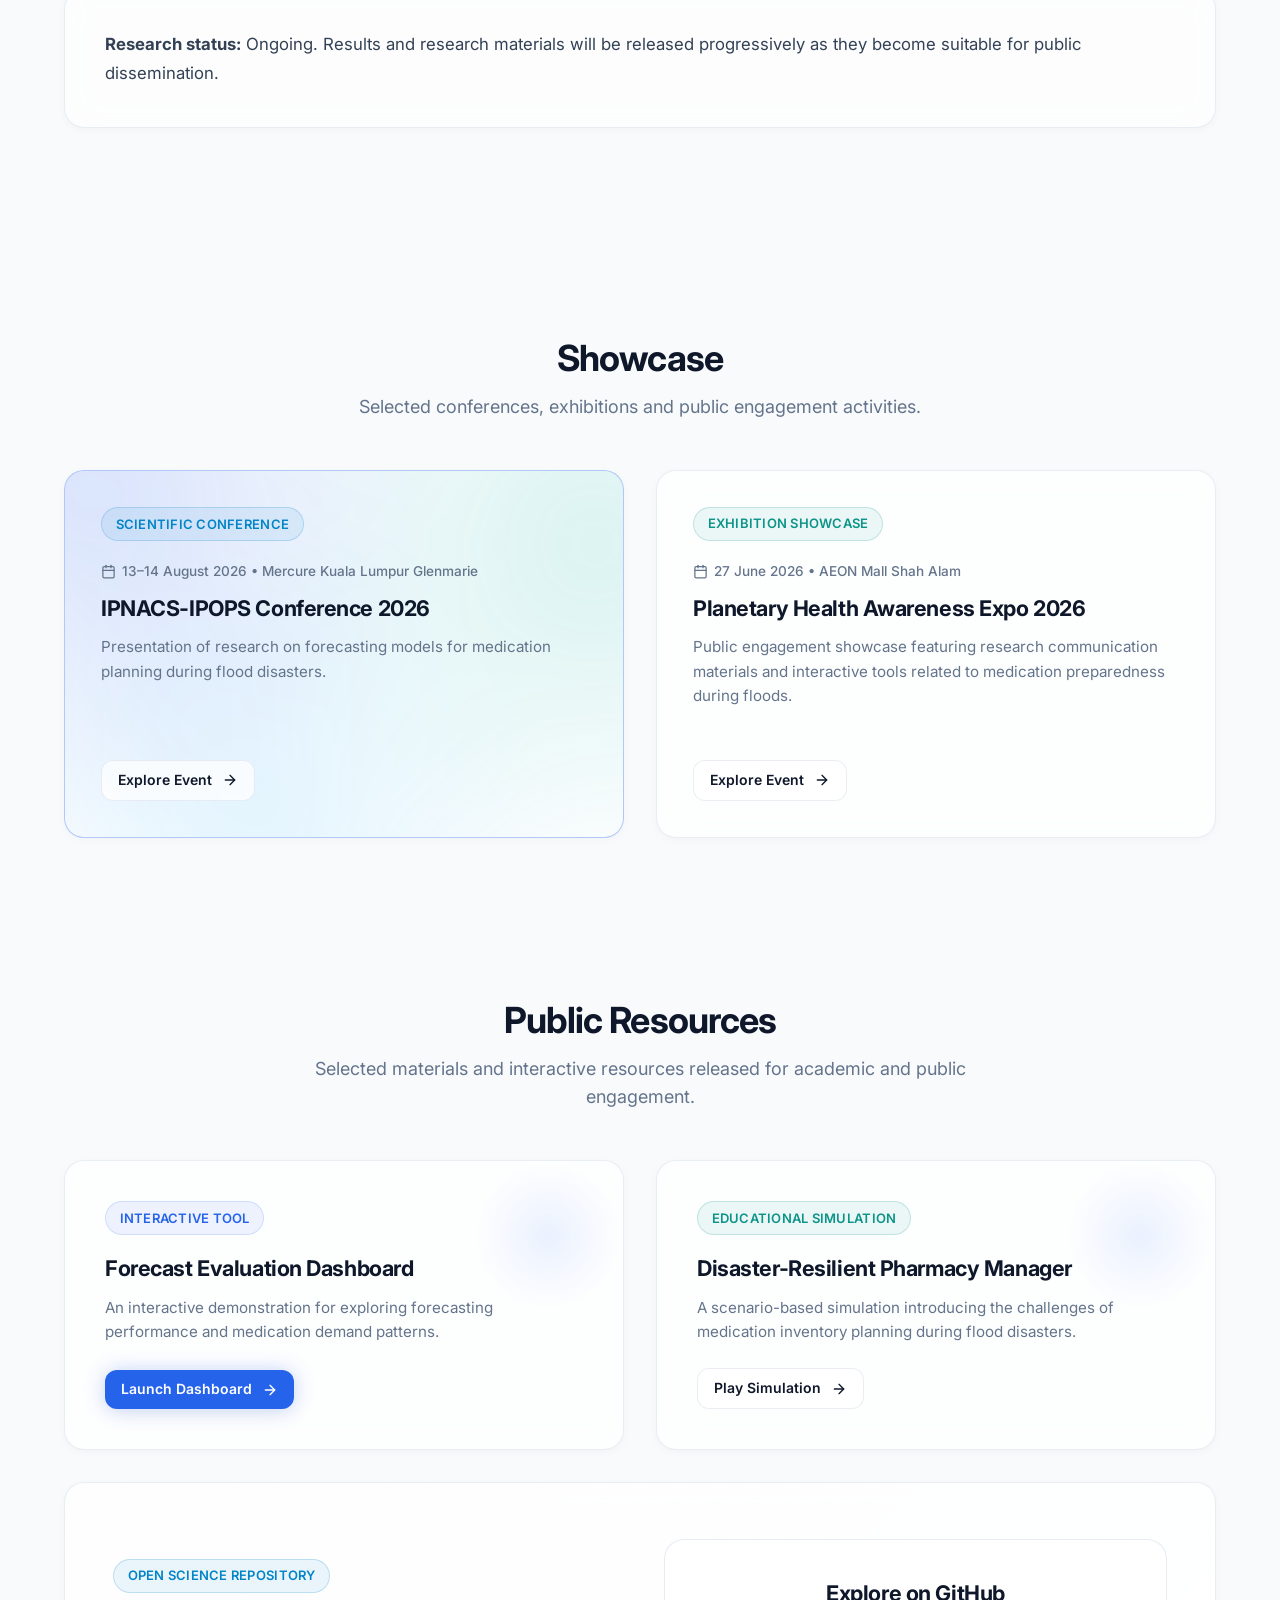
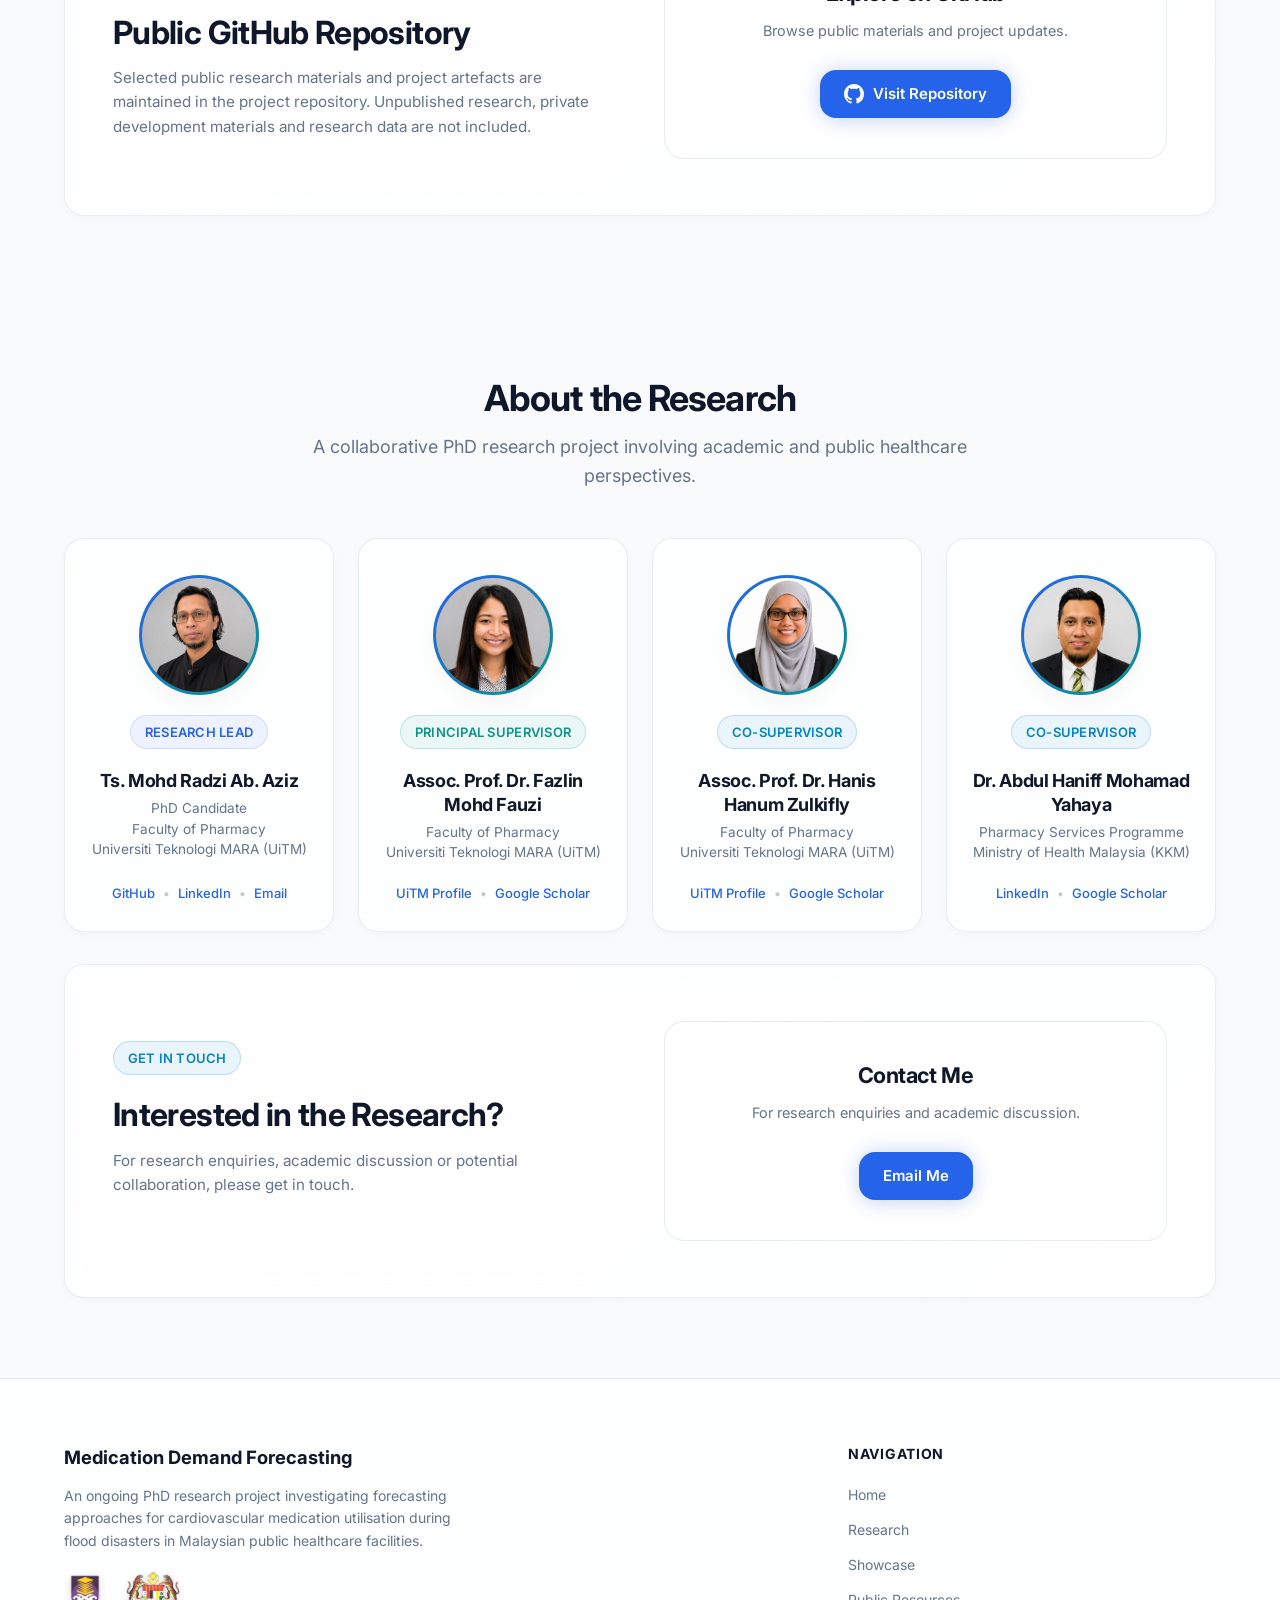
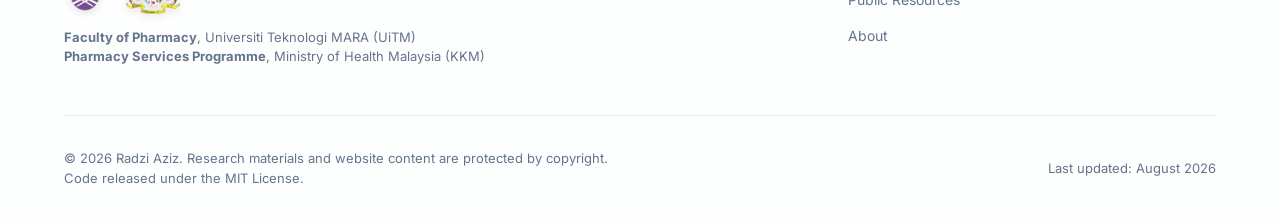
==== commit 24bfd20b: "feat: optimize landing page, add metadata, skip link, and KKM logo" ====
--- a/index.html
+++ b/index.html
@@ -3,15 +3,26 @@
 <head>
   <meta charset="UTF-8">
   <meta name="viewport" content="width=device-width, initial-scale=1.0">
-  <title>Forecasting Medication Demand During Flood Disasters | Research Portal</title>
-  <meta name="description" content="Official research website investigating machine learning, deep learning (XGBoost, LSTM, TFT), and foundation models for forecasting medication demand during flood disasters in Malaysian public healthcare facilities.">
-  <meta name="keywords" content="Pharmacoinformatics, Machine Learning, Time Series Forecasting, Flood Disasters, Medication Supply Chain, UiTM, MOH Malaysia, KKM">
+  <title>Forecasting Medication Demand During Flood Disasters | Research</title>
+  <meta name="description" content="Ongoing PhD research on forecasting medication demand during flood disasters in Malaysian public healthcare facilities.">
+  <meta name="keywords" content="Medication Demand Forecasting, Flood Disasters, Time Series Forecasting, Pharmacoinformatics, UiTM, Malaysia">
   <meta name="author" content="Ts. Mohd Radzi bin Ab. Aziz">
 
-  <!-- Open Graph / Social Media -->
+  <!-- Favicon -->
+  <link rel="icon" type="image/svg+xml" href="data:image/svg+xml,<svg xmlns='http://www.w3.org/2000/svg' viewBox='0 0 24 24' fill='none' stroke='%232563eb' stroke-width='2.2' stroke-linecap='round' stroke-linejoin='round'><polyline points='22 12 18 12 15 21 9 3 6 12 2 12'/></svg>">
+
+  <!-- Open Graph & Social Media -->
   <meta property="og:title" content="Forecasting Medication Demand During Flood Disasters">
   <meta property="og:description" content="PhD research exploring AI and time-series forecasting for disaster-resilient pharmaceutical logistics in Malaysian public healthcare facilities.">
   <meta property="og:type" content="website">
+  <meta property="og:url" content="https://radziaziz.github.io/med-flood/">
+  <meta property="og:image" content="assets/global_smape_reverted_clean.png">
+
+  <!-- Twitter Cards -->
+  <meta name="twitter:card" content="summary_large_image">
+  <meta name="twitter:title" content="Forecasting Medication Demand During Flood Disasters">
+  <meta name="twitter:description" content="PhD research exploring AI and time-series forecasting for disaster-resilient pharmaceutical logistics in Malaysian public healthcare facilities.">
+  <meta name="twitter:image" content="assets/global_smape_reverted_clean.png">
 
   <!-- Inline theme initializer to prevent Flash of Unstyled Theme (FOUC) -->
   <script>
@@ -35,519 +46,572 @@
   <!-- Main Stylesheet -->
   <link rel="stylesheet" href="assets/styles.css">
 </head>
+
 <body>
 
-  <!-- Ambient Aurora Gradient Background -->
+  <!-- Accessibility Skip Link -->
+  <a href="#main-content" class="skip-link">Skip to main content</a>
+
   <div class="aurora-bg" aria-hidden="true">
     <div class="aurora-blob aurora-blob-1"></div>
     <div class="aurora-blob aurora-blob-2"></div>
     <div class="aurora-blob aurora-blob-3"></div>
   </div>
 
-  <!-- Sticky Glass Navigation Header -->
   <header class="header-nav" id="top">
     <div class="container header-container">
       <a href="#home" class="nav-brand" aria-label="Research Homepage">
         <div class="nav-brand-icon">
-          <!-- Scientific Node / Time Series SVG Icon -->
-          <svg width="20" height="20" viewBox="0 0 24 24" fill="none" stroke="currentColor" stroke-width="2.2" stroke-linecap="round" stroke-linejoin="round" aria-hidden="true">
+          <svg width="20" height="20" viewBox="0 0 24 24" fill="none" stroke="currentColor"
+               stroke-width="2.2" stroke-linecap="round" stroke-linejoin="round" aria-hidden="true">
             <polyline points="22 12 18 12 15 21 9 3 6 12 2 12"></polyline>
           </svg>
         </div>
         <span>Medication Forecasting</span>
       </a>
 
-      <!-- Navigation Menu -->
       <nav aria-label="Primary Navigation">
         <ul class="nav-menu" id="nav-menu">
           <li><a href="#home" class="nav-link active">Home</a></li>
           <li><a href="#research" class="nav-link">Research</a></li>
           <li><a href="#showcase" class="nav-link">Showcase</a></li>
-          <li><a href="#publications" class="nav-link">Publications</a></li>
           <li><a href="#resources" class="nav-link">Resources</a></li>
-          <li><a href="#repository" class="nav-link">Repository</a></li>
-          <li><a href="#team" class="nav-link">Team</a></li>
+          <li><a href="#about" class="nav-link">About</a></li>
         </ul>
       </nav>
 
-      <!-- Navigation Controls (Theme Switcher & Mobile Menu) -->
       <div class="nav-controls">
-        <!-- Theme Switcher Segmented Control -->
         <div class="theme-switcher" role="radiogroup" aria-label="Color theme switcher">
-          <button type="button" class="theme-btn" data-theme-set="light" aria-label="Switch to Light Theme" title="Light Theme">
-            <svg width="15" height="15" viewBox="0 0 24 24" fill="none" stroke="currentColor" stroke-width="2" stroke-linecap="round" stroke-linejoin="round" aria-hidden="true"><circle cx="12" cy="12" r="5"></circle><line x1="12" y1="1" x2="12" y2="3"></line><line x1="12" y1="21" x2="12" y2="23"></line><line x1="4.22" y1="4.22" x2="5.64" y2="5.64"></line><line x1="18.36" y1="18.36" x2="19.78" y2="19.78"></line><line x1="1" y1="12" x2="3" y2="12"></line><line x1="21" y1="12" x2="23" y2="12"></line><line x1="4.22" y1="19.78" x2="5.64" y2="18.36"></line><line x1="18.36" y1="5.64" x2="19.78" y2="4.22"></line></svg>
+          <button type="button" class="theme-btn" data-theme-set="light"
+                  aria-label="Switch to Light Theme" title="Light Theme">
+            <svg width="15" height="15" viewBox="0 0 24 24" fill="none" stroke="currentColor"
+                 stroke-width="2" stroke-linecap="round" stroke-linejoin="round" aria-hidden="true">
+              <circle cx="12" cy="12" r="5"></circle>
+              <line x1="12" y1="1" x2="12" y2="3"></line>
+              <line x1="12" y1="21" x2="12" y2="23"></line>
+              <line x1="4.22" y1="4.22" x2="5.64" y2="5.64"></line>
+              <line x1="18.36" y1="18.36" x2="19.78" y2="21"></line>
+            </svg>
           </button>
-          <button type="button" class="theme-btn" data-theme-set="dark" aria-label="Switch to Dark Theme" title="Dark Theme">
-            <svg width="15" height="15" viewBox="0 0 24 24" fill="none" stroke="currentColor" stroke-width="2" stroke-linecap="round" stroke-linejoin="round" aria-hidden="true"><path d="M21 12.79A9 9 0 1 1 11.21 3 7 7 0 0 0 21 12.79z"></path></svg>
+          <button type="button" class="theme-btn" data-theme-set="dark"
+                  aria-label="Switch to Dark Theme" title="Dark Theme">
+            <svg width="15" height="15" viewBox="0 0 24 24" fill="none" stroke="currentColor"
+                 stroke-width="2" stroke-linecap="round" stroke-linejoin="round" aria-hidden="true">
+              <path d="M21 12.79A9 9 0 1 1 11.21 3 7 7 0 0 0 21 12.79z"></path>
+            </svg>
           </button>
-          <button type="button" class="theme-btn active" data-theme-set="system" aria-label="Switch to System Theme" title="System Preference">
-            <svg width="15" height="15" viewBox="0 0 24 24" fill="none" stroke="currentColor" stroke-width="2" stroke-linecap="round" stroke-linejoin="round" aria-hidden="true"><rect x="2" y="3" width="20" height="14" rx="2" ry="2"></rect><line x1="8" y1="21" x2="16" y2="21"></line><line x1="12" y1="17" x2="12" y2="21"></line></svg>
+          <button type="button" class="theme-btn active" data-theme-set="system"
+                  aria-label="Switch to System Theme" title="System Preference">
+            <svg width="15" height="15" viewBox="0 0 24 24" fill="none" stroke="currentColor"
+                 stroke-width="2" stroke-linecap="round" stroke-linejoin="round" aria-hidden="true">
+              <rect x="2" y="3" width="20" height="14" rx="2"></rect>
+              <line x1="8" y1="21" x2="16" y2="21"></line>
+              <line x1="12" y1="17" x2="12" y2="21"></line>
+            </svg>
           </button>
         </div>
 
-        <!-- Mobile Drawer Toggle -->
-        <button type="button" class="mobile-toggle" id="mobile-toggle" aria-label="Toggle mobile menu" aria-expanded="false">
-          <svg width="24" height="24" viewBox="0 0 24 24" fill="none" stroke="currentColor" stroke-width="2" stroke-linecap="round" stroke-linejoin="round" aria-hidden="true"><line x1="3" y1="12" x2="21" y2="12"></line><line x1="3" y1="6" x2="21" y2="6"></line><line x1="3" y1="18" x2="21" y2="18"></line></svg>
+        <button type="button" class="mobile-toggle" id="mobile-toggle"
+                aria-label="Toggle mobile menu" aria-expanded="false">
+          <svg width="24" height="24" viewBox="0 0 24 24" fill="none" stroke="currentColor"
+               stroke-width="2" stroke-linecap="round" stroke-linejoin="round" aria-hidden="true">
+            <line x1="3" y1="12" x2="21" y2="12"></line>
+            <line x1="3" y1="6" x2="21" y2="6"></line>
+            <line x1="3" y1="18" x2="21" y2="18"></line>
+          </svg>
         </button>
       </div>
     </div>
   </header>
 
-  <!-- HERO SECTION -->
-  <section class="hero-section" id="home">
-    <div class="container">
-      <div class="hero-content fade-in">
-        <div class="badge">
-          <svg width="14" height="14" viewBox="0 0 24 24" fill="none" stroke="currentColor" stroke-width="2" stroke-linecap="round" stroke-linejoin="round" aria-hidden="true"><path d="M22 10v6M2 10l10-5 10 5-10 5z"></path><path d="M6 12v5c3 3 9 3 12 0v-5"></path></svg>
-          Ongoing PhD Research Project • Pharmacoinformatics
-        </div>
-
-        <h1 class="hero-title">
-          Forecasting Medication Demand <br><span class="text-gradient">During Flood Disasters</span>
-        </h1>
-
-        <p class="hero-subtitle">
-          An ongoing PhD research project exploring machine learning, deep learning, and foundation models to improve medicine planning and disaster preparedness in Malaysian public healthcare facilities.
-        </p>
-
-        <div class="hero-actions">
-          <a href="#research" class="btn btn-primary">
-            <span>Explore Research</span>
-            <svg width="18" height="18" viewBox="0 0 24 24" fill="none" stroke="currentColor" stroke-width="2" stroke-linecap="round" stroke-linejoin="round" aria-hidden="true"><line x1="5" y1="12" x2="19" y2="12"></line><polyline points="12 5 19 12 12 19"></polyline></svg>
-          </a>
-          <a href="https://github.com/radziaziz/med-flood" target="_blank" rel="noopener noreferrer" class="btn btn-secondary">
-            <svg width="18" height="18" viewBox="0 0 24 24" fill="currentColor" aria-hidden="true"><path d="M12 0C5.37 0 0 5.37 0 12c0 5.31 3.435 9.795 8.205 11.385.6.105.825-.255.825-.57 0-.285-.015-1.23-.015-2.235-3.015.555-3.795-.735-4.035-1.41-.135-.345-.72-1.41-1.23-1.695-.42-.225-1.02-.78-.015-.795.945-.015 1.62.87 1.845 1.23 1.08 1.815 2.805 1.305 3.495.99.105-.78.42-1.305.765-1.605-2.67-.3-5.46-1.335-5.46-5.925 0-1.305.465-2.385 1.23-3.225-.12-.3-.54-1.53.12-3.18 0 0 1.005-.315 3.3 1.23.96-.27 1.98-.405 3-.405s2.04.135 3 .405c2.295-1.56 3.3-1.23 3.3-1.23.66 1.65.24 2.88.12 3.18.765.84 1.23 1.905 1.23 3.225 0 4.605-2.805 5.625-5.475 5.925.435.375.81 1.095.81 2.22 0 1.605-.015 2.895-.015 3.3 0 .315.225.69.825.57A12.02 12.02 0 0024 12c0-6.63-5.37-12-12-12z"/></svg>
-            <span>GitHub Repository</span>
-          </a>
-        </div>
-
-        <!-- Key Highlight Indicators -->
-        <div class="hero-highlights">
-          <div class="highlight-item">
-            <span class="highlight-icon">
-              <svg width="18" height="18" viewBox="0 0 24 24" fill="none" stroke="currentColor" stroke-width="2" stroke-linecap="round" stroke-linejoin="round" aria-hidden="true"><path d="M3 21h18"></path><path d="M5 21V7l8-4v18"></path><path d="M19 21V11l-6-3"></path></svg>
-            </span>
-            <span>Public Healthcare Facilities (MOH Malaysia)</span>
+  <main id="main-content">
+
+    <!-- HERO -->
+    <section class="hero-section" id="home">
+      <div class="container">
+        <div class="hero-content fade-in">
+          <div class="badge">
+            <svg width="14" height="14" viewBox="0 0 24 24" fill="none" stroke="currentColor"
+                 stroke-width="2" stroke-linecap="round" stroke-linejoin="round" aria-hidden="true">
+              <path d="M22 10v6M2 10l10-5 10 5-10 5z"></path>
+              <path d="M6 12v5c3 3 9 3 12 0v-5"></path>
+            </svg>
+            Ongoing PhD Research • Pharmacoinformatics
           </div>
-          <div class="highlight-item">
-            <span class="highlight-icon">
-              <svg width="18" height="18" viewBox="0 0 24 24" fill="none" stroke="currentColor" stroke-width="2" stroke-linecap="round" stroke-linejoin="round" aria-hidden="true"><rect x="4" y="4" width="16" height="16" rx="2" ry="2"></rect><rect x="9" y="9" width="6" height="6"></rect><line x1="9" y1="1" x2="9" y2="4"></line><line x1="15" y1="1" x2="15" y2="4"></line><line x1="9" y1="20" x2="9" y2="23"></line><line x1="15" y1="20" x2="15" y2="23"></line></svg>
-            </span>
-            <span>XGBoost • LSTM • TFT • Chronos-2</span>
-          </div>
-          <div class="highlight-item">
-            <span class="highlight-icon">
-              <svg width="18" height="18" viewBox="0 0 24 24" fill="none" stroke="currentColor" stroke-width="2" stroke-linecap="round" stroke-linejoin="round" aria-hidden="true"><path d="M12 2.69l5.66 5.66a8 8 0 1 1-11.31 0z"></path></svg>
-            </span>
-            <span>Hydrological & Flood Disaster Covariates</span>
-          </div>
-        </div>
-      </div>
-    </div>
-  </section>
-
-  <!-- RESEARCH SECTION -->
-  <section class="section" id="research">
-    <div class="container">
-      <h2 class="section-title fade-in">Research Overview & Objectives</h2>
-      <p class="section-subtitle fade-in">
-        Investigating how artificial intelligence, deep learning architectures, and time-series foundation models can enhance disaster-resilient medication planning, emergency logistics, and stock management.
-      </p>
-
-      <!-- Contextual Overview Card -->
-      <div class="research-overview glass-panel fade-in">
-        <p>
-          <strong>Motivation:</strong> Flood disasters disrupt medicine supply chains and healthcare services, making it difficult to maintain adequate medication supplies. Accurate forecasting can support timely planning and improve disaster preparedness.
-        </p>
-        <p>
-          <strong>Objectives:</strong> Develop and evaluate machine learning models for forecasting cardiovascular medication utilisation during flood disasters to support evidence-based medicine inventory planning.
-        </p>
-        <p>
-          <strong>Expected Impact:</strong> Improve disaster preparedness through more accurate medication demand forecasting and support data-driven decision-making for medicine inventory management.
-        </p>
-      </div>
-
-      <!-- Research Objective Glass Cards -->
-      <div class="cards-grid-3">
-        <!-- RO1 Card -->
-        <article class="objective-card glass-panel fade-in">
-          <div class="card-icon-wrapper">
-            <svg width="24" height="24" viewBox="0 0 24 24" fill="none" stroke="currentColor" stroke-width="2" stroke-linecap="round" stroke-linejoin="round" aria-hidden="true"><path d="M4 19.5A2.5 2.5 0 0 1 6.5 17H20"></path><path d="M6.5 2H20v20H6.5A2.5 2.5 0 0 1 4 19.5v-15A2.5 2.5 0 0 1 6.5 2z"></path></svg>
-          </div>
-          <div class="card-header-tag">Phase 1</div>
-          <h3 class="card-title">Systematic Review</h3>
-          <p class="card-description">
-            Review current evidence on machine learning approaches for forecasting medication utilisation during disasters, including commonly used data sources, models, and evaluation methods.
+
+          <h1 class="hero-title">
+            Forecasting Medication Demand <br>
+            <span class="text-gradient">During Flood Disasters</span>
+          </h1>
+
+          <p class="hero-subtitle">
+            An ongoing PhD research project investigating forecasting approaches
+            to support medication planning and disaster preparedness in Malaysian
+            public healthcare facilities.
           </p>
-          <div style="margin-bottom: 1.25rem;">
-            <a href="https://www.crd.york.ac.uk/PROSPERO/view/CRD42025648931" target="_blank" rel="noopener noreferrer" style="display: inline-flex; align-items: center; gap: 0.4rem; font-size: 0.8125rem; font-weight: 600; color: var(--color-primary); background: var(--color-primary-light); padding: 0.4rem 0.75rem; border-radius: var(--radius-md); border: 1px solid rgba(37, 99, 235, 0.2); transition: all 0.2s ease;">
-              <svg width="13" height="13" viewBox="0 0 24 24" fill="none" stroke="currentColor" stroke-width="2" stroke-linecap="round" stroke-linejoin="round" aria-hidden="true"><path d="M18 13v6a2 2 0 0 1-2 2H5a2 2 0 0 1-2-2V8a2 2 0 0 1 2-2h6"></path><polyline points="15 3 21 3 21 9"></polyline><line x1="10" y1="14" x2="21" y2="3"></line></svg>
-              <span>Registered protocol: PROSPERO CRD42025648931</span>
+
+          <div class="hero-actions">
+            <a href="#research" class="btn btn-primary">
+              <span>Explore Research</span>
+              <svg width="18" height="18" viewBox="0 0 24 24" fill="none" stroke="currentColor"
+                   stroke-width="2" stroke-linecap="round" stroke-linejoin="round" aria-hidden="true">
+                <line x1="5" y1="12" x2="19" y2="12"></line>
+                <polyline points="12 5 19 12 12 19"></polyline>
+              </svg>
+            </a>
+
+            <a href="https://github.com/radziaziz/med-flood" target="_blank"
+               rel="noopener noreferrer" class="btn btn-secondary">
+              <svg width="18" height="18" viewBox="0 0 24 24" fill="currentColor" aria-hidden="true">
+                <path d="M12 0C5.37 0 0 5.37 0 12c0 5.31 3.435 9.795 8.205 11.385.6.105.825-.255.825-.57
+                         0-.285-.015-1.23-.015-2.235-3.015.555-3.795-.735-4.035-1.41-.135-.345-.72-1.41-1.23-1.695
+                         -.42-.225-1.02-.78-.015-.795.945-.015 1.62.87 1.845 1.23 1.08 1.815 2.805 1.305
+                         3.495.99.105-.78.42-1.305.765-1.605-2.67-.3-5.46-1.335-5.46-5.925
+                         0-1.305.465-2.385 1.23-3.225-.12-.3-.54-1.53.12-3.18 0 0 1.005-.315 3.3 1.23
+                         .96-.27 1.98-.405 3-.405s2.04.135 3 .405c2.295-1.56 3.3-1.23 3.3-1.23
+                         .66 1.65.24 2.88.12 3.18.765.84 1.23 1.905 1.23 3.225 0 4.605-2.805 5.625-5.475
+                         5.925.435.375.81 1.095.81 2.22 0 1.605-.015 2.895-.015 3.3 0 .315.225.69.825.57
+                         A12.02 12.02 0 0024 12c0-6.63-5.37-12-12-12z"></path>
+              </svg>
+              <span>Public Repository</span>
             </a>
           </div>
-          <div class="card-footer-specs">
-            <span class="spec-pill spec-pill-success">Completed</span>
-            <span class="spec-pill">Manuscript Under Peer Review</span>
+
+          <div class="hero-highlights">
+            <div class="highlight-item">
+              <span class="highlight-icon">
+                <svg width="18" height="18" viewBox="0 0 24 24" fill="none" stroke="currentColor"
+                     stroke-width="2" stroke-linecap="round" stroke-linejoin="round" aria-hidden="true">
+                  <path d="M3 21h18"></path><path d="M5 21V7l8-4v18"></path><path d="M19 21V11l-6-3"></path>
+                </svg>
+              </span>
+              <span>Malaysian Public Healthcare</span>
+            </div>
+
+            <div class="highlight-item">
+              <span class="highlight-icon">
+                <svg width="18" height="18" viewBox="0 0 24 24" fill="none" stroke="currentColor"
+                     stroke-width="2" stroke-linecap="round" stroke-linejoin="round" aria-hidden="true">
+                  <rect x="4" y="4" width="16" height="16" rx="2"></rect>
+                  <rect x="9" y="9" width="6" height="6"></rect>
+                  <line x1="9" y1="1" x2="9" y2="4"></line>
+                  <line x1="15" y1="1" x2="15" y2="4"></line>
+                  <line x1="9" y1="20" x2="9" y2="23"></line>
+                  <line x1="15" y1="20" x2="15" y2="23"></line>
+                </svg>
+              </span>
+              <span>Time-Series Forecasting</span>
+            </div>
+
+            <div class="highlight-item">
+              <span class="highlight-icon">
+                <svg width="18" height="18" viewBox="0 0 24 24" fill="none" stroke="currentColor"
+                     stroke-width="2" stroke-linecap="round" stroke-linejoin="round" aria-hidden="true">
+                  <path d="M12 2.69l5.66 5.66a8 8 0 1 1-11.31 0z"></path>
+                </svg>
+              </span>
+              <span>Flood &amp; Hydrological Information</span>
+            </div>
           </div>
-        </article>
-
-        <!-- RO2 Card -->
-        <article class="objective-card glass-panel fade-in">
-          <div class="card-icon-wrapper">
-            <svg width="24" height="24" viewBox="0 0 24 24" fill="none" stroke="currentColor" stroke-width="2" stroke-linecap="round" stroke-linejoin="round" aria-hidden="true"><polyline points="23 6 13.5 15.5 8.5 10.5 1 18"></polyline><polyline points="17 6 23 6 23 12"></polyline></svg>
+        </div>
+      </div>
+    </section>
+
+    <!-- RESEARCH -->
+    <section class="section" id="research">
+      <div class="container">
+        <h2 class="section-title fade-in">Research</h2>
+        <p class="section-subtitle fade-in">
+          A focused PhD study on forecasting medication utilisation during flood disasters.
+        </p>
+
+        <div class="research-overview glass-panel fade-in">
+          <p>
+            <strong>The problem:</strong> Flood disasters can disrupt healthcare services
+            and medicine supply, making medication planning more difficult.
+          </p>
+          <p>
+            <strong>The research:</strong> This study investigates forecasting approaches
+            for cardiovascular medication utilisation during flood disasters in Malaysian
+            public healthcare facilities.
+          </p>
+          <p>
+            <strong>The purpose:</strong> To explore how forecasting can support better
+            medication planning and disaster preparedness.
+          </p>
+        </div>
+
+        <div class="cards-grid-3">
+          <article class="objective-card glass-panel fade-in">
+            <div class="card-icon-wrapper">
+              <svg width="24" height="24" viewBox="0 0 24 24" fill="none" stroke="currentColor"
+                   stroke-width="2" stroke-linecap="round" stroke-linejoin="round" aria-hidden="true">
+                <path d="M4 19.5A2.5 2.5 0 0 1 6.5 17H20"></path>
+                <path d="M6.5 2H20v20H6.5A2.5 2.5 0 0 1 4 19.5v-15A2.5 2.5 0 0 1 6.5 2z"></path>
+              </svg>
+            </div>
+            <div class="card-header-tag">Evidence</div>
+            <h3 class="card-title">Understanding Existing Approaches</h3>
+            <p class="card-description">
+              Reviewing existing evidence on forecasting medication utilisation during
+              disasters and the approaches used across healthcare settings.
+            </p>
+          </article>
+
+          <article class="objective-card glass-panel fade-in">
+            <div class="card-icon-wrapper">
+              <svg width="24" height="24" viewBox="0 0 24 24" fill="none" stroke="currentColor"
+                   stroke-width="2" stroke-linecap="round" stroke-linejoin="round" aria-hidden="true">
+                <polyline points="23 6 13.5 15.5 8.5 10.5 1 18"></polyline>
+                <polyline points="17 6 23 6 23 12"></polyline>
+              </svg>
+            </div>
+            <div class="card-header-tag">Forecasting</div>
+            <h3 class="card-title">Developing Forecasting Approaches</h3>
+            <p class="card-description">
+              Investigating machine learning and deep learning approaches for forecasting
+              medication utilisation during flood events.
+            </p>
+          </article>
+
+          <article class="objective-card glass-panel fade-in">
+            <div class="card-icon-wrapper">
+              <svg width="24" height="24" viewBox="0 0 24 24" fill="none" stroke="currentColor"
+                   stroke-width="2" stroke-linecap="round" stroke-linejoin="round" aria-hidden="true">
+                <path d="M12 22s8-4 8-10V5l-8-3-8 3v7c0 6 8 10 8 10z"></path>
+              </svg>
+            </div>
+            <div class="card-header-tag">Validation</div>
+            <h3 class="card-title">Assessing Generalisability</h3>
+            <p class="card-description">
+              Assessing how forecasting approaches perform when applied beyond the
+              original development setting.
+            </p>
+          </article>
+        </div>
+
+        <div class="research-overview glass-panel fade-in" style="margin-top: 2rem;">
+          <p>
+            <strong>Research status:</strong> Ongoing. Results and research materials will
+            be released progressively as they become suitable for public dissemination.
+          </p>
+        </div>
+      </div>
+    </section>
+
+    <!-- SHOWCASE -->
+    <section class="section" id="showcase">
+      <div class="container">
+        <h2 class="section-title fade-in">Showcase</h2>
+        <p class="section-subtitle fade-in">
+          Selected conferences, exhibitions and public engagement activities.
+        </p>
+
+        <div class="cards-grid-2">
+
+          <article class="showcase-card glass-panel fx-aurora fade-in">
+            <div class="showcase-content">
+              <div class="badge badge-cyan">Scientific Conference</div>
+              <div class="showcase-date">
+                <svg width="15" height="15" viewBox="0 0 24 24" fill="none" stroke="currentColor"
+                     stroke-width="2" stroke-linecap="round" stroke-linejoin="round" aria-hidden="true">
+                  <rect x="3" y="4" width="18" height="18" rx="2"></rect>
+                  <line x1="16" y1="2" x2="16" y2="6"></line>
+                  <line x1="8" y1="2" x2="8" y2="6"></line>
+                  <line x1="3" y1="10" x2="21" y2="10"></line>
+                </svg>
+                <span>13–14 August 2026 • Mercure Kuala Lumpur Glenmarie</span>
+              </div>
+              <h3 class="card-title">IPNACS-IPOPS Conference 2026</h3>
+              <p class="card-description">
+                Presentation of research on forecasting models for medication planning
+                during flood disasters.
+              </p>
+            </div>
+            <div>
+              <a href="showcase/ipnacs-ipops-2026/" class="btn btn-secondary btn-sm">
+                <span>Explore Event</span>
+                <svg width="16" height="16" viewBox="0 0 24 24" fill="none" stroke="currentColor"
+                     stroke-width="2" stroke-linecap="round" stroke-linejoin="round" aria-hidden="true">
+                  <line x1="5" y1="12" x2="19" y2="12"></line>
+                  <polyline points="12 5 19 12 12 19"></polyline>
+                </svg>
+              </a>
+            </div>
+          </article>
+
+          <article class="showcase-card glass-panel fade-in">
+            <div class="showcase-content">
+              <div class="badge badge-teal">Exhibition Showcase</div>
+              <div class="showcase-date">
+                <svg width="15" height="15" viewBox="0 0 24 24" fill="none" stroke="currentColor"
+                     stroke-width="2" stroke-linecap="round" stroke-linejoin="round" aria-hidden="true">
+                  <rect x="3" y="4" width="18" height="18" rx="2"></rect>
+                  <line x1="16" y1="2" x2="16" y2="6"></line>
+                  <line x1="8" y1="2" x2="8" y2="6"></line>
+                  <line x1="3" y1="10" x2="21" y2="10"></line>
+                </svg>
+                <span>27 June 2026 • AEON Mall Shah Alam</span>
+              </div>
+              <h3 class="card-title">Planetary Health Awareness Expo 2026</h3>
+              <p class="card-description">
+                Public engagement showcase featuring research communication materials
+                and interactive tools related to medication preparedness during floods.
+              </p>
+            </div>
+            <div>
+              <a href="showcase/planetary-health-2026/" class="btn btn-secondary btn-sm">
+                <span>Explore Event</span>
+                <svg width="16" height="16" viewBox="0 0 24 24" fill="none" stroke="currentColor"
+                     stroke-width="2" stroke-linecap="round" stroke-linejoin="round" aria-hidden="true">
+                  <line x1="5" y1="12" x2="19" y2="12"></line>
+                  <polyline points="12 5 19 12 12 19"></polyline>
+                </svg>
+              </a>
+            </div>
+          </article>
+
+        </div>
+      </div>
+    </section>
+
+    <!-- RESOURCES -->
+    <section class="section" id="resources">
+      <div class="container">
+        <h2 class="section-title fade-in">Public Resources</h2>
+        <p class="section-subtitle fade-in">
+          Selected materials and interactive resources released for academic and public engagement.
+        </p>
+
+        <div class="resources-grid">
+
+          <article class="resource-card glass-panel fade-in">
+            <div>
+              <div class="badge">Interactive Tool</div>
+              <h3 class="card-title">Forecast Evaluation Dashboard</h3>
+              <p class="card-description">
+                An interactive demonstration for exploring forecasting performance
+                and medication demand patterns.
+              </p>
+            </div>
+            <div>
+              <a href="dashboard/interactive_forecast_dashboard.html" class="btn btn-primary btn-sm">
+                <span>Launch Dashboard</span>
+                <svg width="16" height="16" viewBox="0 0 24 24" fill="none" stroke="currentColor"
+                     stroke-width="2" stroke-linecap="round" stroke-linejoin="round" aria-hidden="true">
+                  <line x1="5" y1="12" x2="19" y2="12"></line>
+                  <polyline points="12 5 19 12 12 19"></polyline>
+                </svg>
+              </a>
+            </div>
+          </article>
+
+          <article class="resource-card glass-panel fade-in">
+            <div>
+              <div class="badge badge-teal">Educational Simulation</div>
+              <h3 class="card-title">Disaster-Resilient Pharmacy Manager</h3>
+              <p class="card-description">
+                A scenario-based simulation introducing the challenges of medication
+                inventory planning during flood disasters.
+              </p>
+            </div>
+            <div>
+              <a href="game/" class="btn btn-secondary btn-sm">
+                <span>Play Simulation</span>
+                <svg width="16" height="16" viewBox="0 0 24 24" fill="none" stroke="currentColor"
+                     stroke-width="2" stroke-linecap="round" stroke-linejoin="round" aria-hidden="true">
+                  <line x1="5" y1="12" x2="19" y2="12"></line>
+                  <polyline points="12 5 19 12 12 19"></polyline>
+                </svg>
+              </a>
+            </div>
+          </article>
+
+        </div>
+
+        <div class="repo-card glass-panel fade-in" style="margin-top: 2rem;">
+          <div class="repo-content-wrapper">
+            <div>
+              <div class="badge badge-cyan">Open Science Repository</div>
+              <h2 class="card-title" style="font-size: 2rem;">Public GitHub Repository</h2>
+              <p class="card-description" style="margin-bottom: 0;">
+                Selected public research materials and project artefacts are maintained
+                in the project repository. Unpublished research, private development
+                materials and research data are not included.
+              </p>
+            </div>
+
+            <div class="repo-cta-box">
+              <h3 class="repo-cta-title">Explore on GitHub</h3>
+              <p class="repo-cta-desc">Browse public materials and project updates.</p>
+              <a href="https://github.com/radziaziz/med-flood"
+                 target="_blank" rel="noopener noreferrer" class="btn btn-primary">
+                <svg width="20" height="20" viewBox="0 0 24 24" fill="currentColor" aria-hidden="true">
+                  <path d="M12 0C5.37 0 0 5.37 0 12c0 5.31 3.435 9.795 8.205 11.385.6.105.825-.255.825-.57
+                           0-.285-.015-1.23-.015-2.235-3.015.555-3.795-.735-4.035-1.41-.135-.345-.72-1.41-1.23-1.695
+                           -.42-.225-1.02-.78-.015-.795.945-.015 1.62.87 1.845 1.23 1.08 1.815 2.805 1.305
+                           3.495.99.105-.78.42-1.305.765-1.605-2.67-.3-5.46-1.335-5.46-5.925
+                           0-1.305.465-2.385 1.23-3.225-.12-.3-.54-1.53.12-3.18 0 0 1.005-.315 3.3 1.23
+                           .96-.27 1.98-.405 3-.405s2.04.135 3 .405c2.295-1.56 3.3-1.23 3.3-1.23
+                           .66 1.65.24 2.88.12 3.18.765.84 1.23 1.905 1.23 3.225 0 4.605-2.805 5.625-5.475
+                           5.925.435.375.81 1.095.81 2.22 0 1.605-.015 2.895-.015 3.3 0 .315.225.69.825.57
+                           A12.02 12.02 0 0024 12c0-6.63-5.37-12-12-12z"></path>
+                </svg>
+                <span>Visit Repository</span>
+              </a>
+            </div>
           </div>
-          <div class="card-header-tag">Phase 2</div>
-          <h3 class="card-title">Model Development</h3>
-          <p class="card-description">
-            Develop and compare machine learning models for forecasting cardiovascular medication utilisation using healthcare and flood-related data. The study evaluates model performance and robustness under flood conditions.
-          </p>
-          <div class="card-footer-specs">
-            <span class="spec-pill spec-pill-info">Active</span>
+        </div>
+      </div>
+    </section>
+
+    <!-- ABOUT / CONNECT -->
+    <section class="section" id="about">
+      <div class="container">
+        <h2 class="section-title fade-in">About the Research</h2>
+        <p class="section-subtitle fade-in">
+          A collaborative PhD research project involving academic and public healthcare perspectives.
+        </p>
+
+        <div class="cards-grid-4">
+
+          <article class="team-card glass-panel fade-in">
+            <div>
+              <div class="team-avatar-wrapper">
+                <img src="assets/radzi.png" alt="Ts. Mohd Radzi Ab. Aziz" class="team-avatar" width="96" height="96" loading="lazy">
+              </div>
+              <div class="badge">Research Lead</div>
+              <h3 class="team-name">Ts. Mohd Radzi Ab. Aziz</h3>
+              <div class="team-affiliation">
+                PhD Candidate<br>
+                Faculty of Pharmacy<br>
+                Universiti Teknologi MARA (UiTM)
+              </div>
+            </div>
+            <div class="team-links">
+              <a href="https://github.com/radziaziz" target="_blank" rel="noopener noreferrer" class="team-link">GitHub</a>
+              <span class="team-link-divider">•</span>
+              <a href="https://www.linkedin.com/in/radzi-aziz/" target="_blank" rel="noopener noreferrer" class="team-link">LinkedIn</a>
+              <span class="team-link-divider">•</span>
+              <a href="mailto:radziaziz@gmail.com" class="team-link">Email</a>
+            </div>
+          </article>
+
+          <article class="team-card glass-panel fade-in">
+            <div>
+              <div class="team-avatar-wrapper">
+                <img src="assets/fazlin.png" alt="Assoc. Prof. Dr. Fazlin Mohd Fauzi" class="team-avatar" width="96" height="96" loading="lazy">
+              </div>
+              <div class="badge badge-teal">Principal Supervisor</div>
+              <h3 class="team-name">Assoc. Prof. Dr. Fazlin Mohd Fauzi</h3>
+              <div class="team-affiliation">
+                Faculty of Pharmacy<br>
+                Universiti Teknologi MARA (UiTM)
+              </div>
+            </div>
+            <div class="team-links">
+              <a href="https://expert.uitm.edu.my/expert/fazlin5465" target="_blank" rel="noopener noreferrer" class="team-link">UiTM Profile</a>
+              <span class="team-link-divider">•</span>
+              <a href="https://scholar.google.com/citations?user=edbaoIkAAAAJ&amp;hl=en" target="_blank" rel="noopener noreferrer" class="team-link">Google Scholar</a>
+            </div>
+          </article>
+
+          <article class="team-card glass-panel fade-in">
+            <div>
+              <div class="team-avatar-wrapper">
+                <img src="assets/hanis.png" alt="Assoc. Prof. Dr. Hanis Hanum Zulkifly" class="team-avatar" width="96" height="96" loading="lazy">
+              </div>
+              <div class="badge badge-cyan">Co-Supervisor</div>
+              <h3 class="team-name">Assoc. Prof. Dr. Hanis Hanum Zulkifly</h3>
+              <div class="team-affiliation">
+                Faculty of Pharmacy<br>
+                Universiti Teknologi MARA (UiTM)
+              </div>
+            </div>
+            <div class="team-links">
+              <a href="https://expert.uitm.edu.my/expert/hanish2984" target="_blank" rel="noopener noreferrer" class="team-link">UiTM Profile</a>
+              <span class="team-link-divider">•</span>
+              <a href="https://scholar.google.com/citations?user=sHw6V4cAAAAJ&amp;hl=en" target="_blank" rel="noopener noreferrer" class="team-link">Google Scholar</a>
+            </div>
+          </article>
+
+          <article class="team-card glass-panel fade-in">
+            <div>
+              <div class="team-avatar-wrapper">
+                <img src="assets/haniff.png" alt="Dr. Abdul Haniff Mohamad Yahaya" class="team-avatar" width="96" height="96" loading="lazy">
+              </div>
+              <div class="badge badge-cyan">Co-Supervisor</div>
+              <h3 class="team-name">Dr. Abdul Haniff Mohamad Yahaya</h3>
+              <div class="team-affiliation">
+                Pharmacy Services Programme<br>
+                Ministry of Health Malaysia (KKM)
+              </div>
+            </div>
+            <div class="team-links">
+              <a href="https://www.linkedin.com/in/abdul-haniff-mohd-yahaya-a4b07243/" target="_blank" rel="noopener noreferrer" class="team-link">LinkedIn</a>
+              <span class="team-link-divider">•</span>
+              <a href="https://scholar.google.com/citations?user=e8CyZOEAAAAJ&amp;hl=en" target="_blank" rel="noopener noreferrer" class="team-link">Google Scholar</a>
+            </div>
+          </article>
+
+        </div>
+
+        <div class="repo-card glass-panel fade-in" style="margin-top: 2rem;">
+          <div class="repo-content-wrapper">
+            <div>
+              <div class="badge badge-cyan">Get in Touch</div>
+              <h2 class="card-title" style="font-size: 2rem;">Interested in the Research?</h2>
+              <p class="card-description">
+                For research enquiries, academic discussion or potential collaboration,
+                please get in touch.
+              </p>
+            </div>
+            <div class="repo-cta-box">
+              <h3 class="repo-cta-title">Contact Me</h3>
+              <p class="repo-cta-desc">For research enquiries and academic discussion.</p>
+              <a href="mailto:radziaziz@gmail.com" class="btn btn-primary">
+                <span>Email Me</span>
+              </a>
+            </div>
           </div>
-        </article>
-
-        <!-- RO3 Card -->
-        <article class="objective-card glass-panel fade-in">
-          <div class="card-icon-wrapper">
-            <svg width="24" height="24" viewBox="0 0 24 24" fill="none" stroke="currentColor" stroke-width="2" stroke-linecap="round" stroke-linejoin="round" aria-hidden="true"><path d="M12 22s8-4 8-10V5l-8-3-8 3v7c0 6 8 10 8 10z"></path></svg>
-          </div>
-          <div class="card-header-tag">Phase 3</div>
-          <h3 class="card-title">External Validation</h3>
-          <p class="card-description">
-            Assess how well the developed forecasting model performs on independent data to evaluate its generalisability and real-world applicability.
-          </p>
-          <div class="card-footer-specs">
-            <span class="spec-pill spec-pill-warning">Planned</span>
-          </div>
-        </article>
-      </div>
-    </div>
-  </section>
-
-  <!-- LATEST SHOWCASE SECTION -->
-  <section class="section" id="showcase">
-    <div class="container">
-      <h2 class="section-title fade-in">Latest Showcase</h2>
-      <p class="section-subtitle fade-in">
-        Featured academic exhibitions, conference presentations, and scientific public engagement events.
-      </p>
-
-      <div class="cards-grid-2">
-        <!-- Showcase Event 2 -->
-        <article class="showcase-card glass-panel fx-aurora fade-in">
-          <div class="showcase-content">
-            <div class="badge badge-cyan">Scientific Conference</div>
-            <div class="showcase-date">
-              <svg width="15" height="15" viewBox="0 0 24 24" fill="none" stroke="currentColor" stroke-width="2" stroke-linecap="round" stroke-linejoin="round" aria-hidden="true"><rect x="3" y="4" width="18" height="18" rx="2" ry="2"></rect><line x1="16" y1="2" x2="16" y2="6"></line><line x1="8" y1="2" x2="8" y2="6"></line><line x1="3" y1="10" x2="21" y2="10"></line></svg>
-              <span>13–14 August 2026 • Mercure Kuala Lumpur Glenmarie</span>
-            </div>
-            <h3 class="card-title">IPNACS-IPOPS Conference 2026</h3>
-            <p class="card-description">
-              Presenting the development and evaluation of forecasting models for improving medication planning during flood disasters.
-            </p>
-          </div>
-          <div>
-            <a href="showcase/ipnacs-ipops-2026/" class="btn btn-secondary btn-sm">
-              <span>Explore</span>
-              <svg width="16" height="16" viewBox="0 0 24 24" fill="none" stroke="currentColor" stroke-width="2" stroke-linecap="round" stroke-linejoin="round" aria-hidden="true"><line x1="5" y1="12" x2="19" y2="12"></line><polyline points="12 5 19 12 12 19"></polyline></svg>
-            </a>
-          </div>
-        </article>
-        
-        <!-- Showcase Event 1 -->
-        <article class="showcase-card glass-panel fade-in">
-          <div class="showcase-content">
-            <div class="badge badge-teal">Exhibition Showcase</div>
-            <div class="showcase-date">
-              <svg width="15" height="15" viewBox="0 0 24 24" fill="none" stroke="currentColor" stroke-width="2" stroke-linecap="round" stroke-linejoin="round" aria-hidden="true"><rect x="3" y="4" width="18" height="18" rx="2" ry="2"></rect><line x1="16" y1="2" x2="16" y2="6"></line><line x1="8" y1="2" x2="8" y2="6"></line><line x1="3" y1="10" x2="21" y2="10"></line></svg>
-              <span>27 June 2026 • AEON Mall Shah Alam</span>
-            </div>
-            <h3 class="card-title">Planetary Health Awareness Expo 2026</h3>
-            <p class="card-description">
-              Showcasing interactive tools and research on medication preparedness during flood disasters to raise public awareness of healthcare resilience and disaster planning.
-            </p>
-          </div>
-          <div>
-            <a href="showcase/planetary-health-2026/" class="btn btn-secondary btn-sm">
-              <span>Explore</span>
-              <svg width="16" height="16" viewBox="0 0 24 24" fill="none" stroke="currentColor" stroke-width="2" stroke-linecap="round" stroke-linejoin="round" aria-hidden="true"><line x1="5" y1="12" x2="19" y2="12"></line><polyline points="12 5 19 12 12 19"></polyline></svg>
-            </a>
-          </div>
-        </article>
-
-      </div>
-    </div>
-  </section>
-
-  <!-- PUBLICATIONS SECTION -->
-  <section class="section" id="publications">
-    <div class="container">
-      <h2 class="section-title fade-in">Publications & Manuscripts</h2>
-      <p class="section-subtitle fade-in">
-        Peer-reviewed journal papers, systematic reviews, and conference proceeding manuscripts.
-      </p>
-
-      <!-- Active Notice Card -->
-      <div class="publication-notice-card glass-panel fade-in">
-        <div class="notice-icon">
-          <svg width="24" height="24" viewBox="0 0 24 24" fill="none" stroke="currentColor" stroke-width="2" stroke-linecap="round" stroke-linejoin="round" aria-hidden="true"><path d="M14 2H6a2 2 0 0 0-2 2v16a2 2 0 0 0 2 2h12a2 2 0 0 0 2-2V8z"></path><polyline points="14 2 14 8 20 8"></polyline><line x1="16" y1="13" x2="8" y2="13"></line><line x1="16" y1="17" x2="8" y2="17"></line><polyline points="10 9 9 9 8 9"></polyline></svg>
-        </div>
-        <h3 class="notice-title">Publications will be added as they become available</h3>
-        <p class="notice-text">
-          Publications arising from this project are currently under preparation and peer review. This section will be updated as manuscripts become publicly available.
-        </p>
-      </div>
-
-      <!--
-        ========================================================================
-        FUTURE PUBLICATIONS TEMPLATE (Uncomment & duplicate when publications arrive)
-        ========================================================================
-        <div class="publication-list" style="margin-top: 2rem;">
-          <article class="publication-item glass-panel">
-            <h4 class="pub-title">Forecasting Cardiovascular Medication Utilization During Flood Disasters Using Deep Learning</h4>
-            <div class="pub-meta">Mohd Radzi bin Ab. Aziz, Hanis Hanum Zulkifly, Abdul Haniff Mohamad Yahaya, Fazlin Mohd Fauzi (2026). <em>Journal of Pharmacoinformatics & Disaster Medicine</em>.</div>
-            <div class="pub-actions">
-              <a href="#" class="btn btn-secondary btn-sm">PDF</a>
-              <a href="#" class="btn btn-secondary btn-sm">DOI Link</a>
-              <a href="#" class="btn btn-secondary btn-sm">BibTeX</a>
-            </div>
-          </article>
-        </div>
-      -->
-    </div>
-  </section>
-
-  <!-- INTERACTIVE RESOURCES SECTION -->
-  <section class="section" id="resources">
-    <div class="container">
-      <h2 class="section-title fade-in">Interactive Resources & Tools</h2>
-      <p class="section-subtitle fade-in">
-        Explore interactive research dashboards and educational simulation tools developed as part of this project.
-      </p>
-
-      <div class="resources-grid">
-        <!-- Resource 1: Dashboard -->
-        <article class="resource-card glass-panel fade-in">
-          <div>
-            <div class="badge">Interactive Dashboard</div>
-            <h3 class="card-title">Forecast Evaluation Dashboard</h3>
-            <p class="card-description">
-              Explore an interactive dashboard for comparing forecasting performance across different machine learning models and visualising medication demand patterns during flood events.
-            </p>
-          </div>
-          <div>
-            <a href="dashboard/" class="btn btn-primary btn-sm">
-              <span>Launch Dashboard</span>
-              <svg width="16" height="16" viewBox="0 0 24 24" fill="none" stroke="currentColor" stroke-width="2" stroke-linecap="round" stroke-linejoin="round" aria-hidden="true"><line x1="5" y1="12" x2="19" y2="12"></line><polyline points="12 5 19 12 12 19"></polyline></svg>
-            </a>
-          </div>
-        </article>
-
-        <!-- Resource 2: Educational Game -->
-        <article class="resource-card glass-panel fade-in">
-          <div>
-            <div class="badge badge-teal">Simulation Game</div>
-            <h3 class="card-title">Disaster-Resilient Pharmacy Manager</h3>
-            <p class="card-description">
-              Experience a scenario-based simulation that introduces the challenges of medicine inventory planning during flood disasters. Learn how to manage medication supply chains and ensure access to essential medications.
-            </p>
-          </div>
-          <div>
-            <a href="game/" class="btn btn-secondary btn-sm">
-              <span>Play Simulation Game</span>
-              <svg width="16" height="16" viewBox="0 0 24 24" fill="none" stroke="currentColor" stroke-width="2" stroke-linecap="round" stroke-linejoin="round" aria-hidden="true"><line x1="5" y1="12" x2="19" y2="12"></line><polyline points="12 5 19 12 12 19"></polyline></svg>
-            </a>
-          </div>
-        </article>
-      </div>
-    </div>
-  </section>
-
-  <!-- REPOSITORY SECTION -->
-  <section class="section" id="repository">
-    <div class="container">
-      <div class="repo-card glass-panel fade-in">
-        <div class="repo-content-wrapper">
-          <div>
-            <div class="badge badge-cyan">Open Science Repository</div>
-            <h2 class="card-title" style="font-size: 2rem;">GitHub Project Repository</h2>
-            <p class="card-description" style="margin-bottom: 1.75rem;">
-              Our GitHub repository hosts open scientific materials, conference artifacts, dataset specifications, and model execution pipelines to support transparent, reproducible research.
-            </p>
-
-            <ul class="repo-list">
-              <li class="repo-item">
-                <div class="repo-item-icon">
-                  <svg width="18" height="18" viewBox="0 0 24 24" fill="none" stroke="currentColor" stroke-width="2" stroke-linecap="round" stroke-linejoin="round" aria-hidden="true"><path d="M14 2H6a2 2 0 0 0-2 2v16a2 2 0 0 0 2 2h12a2 2 0 0 0 2-2V8z"></path></svg>
-                </div>
-                <div>
-                  <div class="repo-item-title">Project Documentation & Updates</div>
-                  <div class="repo-item-desc">Comprehensive methodology changelogs, execution plans, and progress logs.</div>
-                </div>
-              </li>
-
-              <li class="repo-item">
-                <div class="repo-item-icon">
-                  <svg width="18" height="18" viewBox="0 0 24 24" fill="none" stroke="currentColor" stroke-width="2" stroke-linecap="round" stroke-linejoin="round" aria-hidden="true"><rect x="3" y="3" width="18" height="18" rx="2" ry="2"></rect><circle cx="8.5" cy="8.5" r="1.5"></circle><polyline points="21 15 16 10 5 21"></polyline></svg>
-                </div>
-                <div>
-                  <div class="repo-item-title">Conference & Exhibition Materials</div>
-                  <div class="repo-item-desc">High-resolution posters, presentation slides, and public engagement flyers.</div>
-                </div>
-              </li>
-
-              <li class="repo-item">
-                <div class="repo-item-icon">
-                  <svg width="18" height="18" viewBox="0 0 24 24" fill="none" stroke="currentColor" stroke-width="2" stroke-linecap="round" stroke-linejoin="round" aria-hidden="true"><polyline points="16 18 22 12 16 6"></polyline><polyline points="8 6 2 12 8 18"></polyline></svg>
-                </div>
-                <div>
-                  <div class="repo-item-title">Model Code & Data Schemas</div>
-                  <div class="repo-item-desc">Selected pipeline scripts, evaluation functions, and dataset feature definitions.</div>
-                </div>
-              </li>
-            </ul>
-          </div>
-
-          <div class="repo-cta-box">
-            <h3 class="repo-cta-title">Explore on GitHub</h3>
-            <p class="repo-cta-desc">Access source code, track project updates, or star the repository on GitHub.</p>
-            <a href="https://github.com/radziaziz/med-flood" target="_blank" rel="noopener noreferrer" class="btn btn-primary">
-              <svg width="20" height="20" viewBox="0 0 24 24" fill="currentColor" aria-hidden="true"><path d="M12 0C5.37 0 0 5.37 0 12c0 5.31 3.435 9.795 8.205 11.385.6.105.825-.255.825-.57 0-.285-.015-1.23-.015-2.235-3.015.555-3.795-.735-4.035-1.41-.135-.345-.72-1.41-1.23-1.695-.42-.225-1.02-.78-.015-.795.945-.015 1.62.87 1.845 1.23 1.08 1.815 2.805 1.305 3.495.99.105-.78.42-1.305.765-1.605-2.67-.3-5.46-1.335-5.46-5.925 0-1.305.465-2.385 1.23-3.225-.12-.3-.54-1.53.12-3.18 0 0 1.005-.315 3.3 1.23.96-.27 1.98-.405 3-.405s2.04.135 3 .405c2.295-1.56 3.3-1.23 3.3-1.23.66 1.65.24 2.88.12 3.18.765.84 1.23 1.905 1.23 3.225 0 4.605-2.805 5.625-5.475 5.925.435.375.81 1.095.81 2.22 0 1.605-.015 2.895-.015 3.3 0 .315.225.69.825.57A12.02 12.02 0 0024 12c0-6.63-5.37-12-12-12z"/></svg>
-              <span>Visit Repository</span>
-            </a>
-          </div>
-        </div>
-      </div>
-    </div>
-  </section>
-
-  <!-- RESEARCH TEAM SECTION -->
-  <section class="section" id="team">
-    <div class="container">
-      <h2 class="section-title fade-in">Research Team</h2>
-      <p class="section-subtitle fade-in">
-        A collaborative research project between Universiti Teknologi MARA and the Ministry of Health Malaysia.
-      </p>
-
-      <div class="cards-grid-4">
-        <!-- Team Member 1 -->
-        <article class="team-card glass-panel fade-in">
-          <div>
-            <div class="team-avatar-wrapper">
-              <img src="assets/radzi.png" alt="Radzi Aziz" class="team-avatar">
-            </div>
-            <div class="badge">Research Lead</div>
-            <h3 class="team-name">Ts. Mohd Radzi Ab. Aziz</h3>
-            <div class="team-affiliation">
-              PhD Candidate<br>
-              Faculty of Pharmacy<br>
-              Universiti Teknologi MARA (UiTM)
-            </div>
-          </div>
-          <div class="team-links">
-            <a href="https://github.com/radziaziz" target="_blank" rel="noopener noreferrer" class="team-link">GitHub</a>
-            <span class="team-link-divider">•</span>
-            <a href="https://www.linkedin.com/in/radzi-aziz/" target="_blank" rel="noopener noreferrer" class="team-link">LinkedIn</a>
-            <span class="team-link-divider">•</span>
-            <a href="mailto:radziaziz@gmail.com" class="team-link">Email</a>
-          </div>
-        </article>
-
-        <!-- Team Member 2 -->
-        <article class="team-card glass-panel fade-in">
-          <div>
-            <div class="team-avatar-wrapper">
-              <img src="assets/fazlin.png" alt="Assoc. Prof. Dr. Fazlin Mohd Fauzi" class="team-avatar">
-            </div>
-            <div class="badge badge-teal">Principal Supervisor</div>
-            <h3 class="team-name">Assoc. Prof. Dr. Fazlin Mohd Fauzi</h3>
-            <div class="team-affiliation">
-              Faculty of Pharmacy<br>
-              Universiti Teknologi MARA (UiTM)
-            </div>
-          </div>
-          <div class="team-links">
-            <a href="https://expert.uitm.edu.my/expert/fazlin5465" class="team-link">UiTM Profile</a>
-            <span class="team-link-divider">•</span>
-            <a href="https://scholar.google.com/citations?user=edbaoIkAAAAJ&hl=en" class="team-link">Google Scholar</a>
-          </div>
-        </article>
-
-        <!-- Team Member 3 -->
-        <article class="team-card glass-panel fade-in">
-          <div>
-            <div class="team-avatar-wrapper">
-              <img src="assets/hanis.png" alt="Assoc. Prof. Dr. Hanis Hanum Zulkifly" class="team-avatar">
-            </div>
-            <div class="badge badge-cyan">Co-Supervisor</div>
-            <h3 class="team-name">Assoc. Prof. Dr. Hanis Hanum Zulkifly</h3>
-            <div class="team-affiliation">
-              Faculty of Pharmacy<br>
-              Universiti Teknologi MARA (UiTM)
-            </div>
-          </div>
-          <div class="team-links">
-            <a href="https://expert.uitm.edu.my/expert/hanish2984" class="team-link">UiTM Profile</a>
-            <span class="team-link-divider">•</span>
-            <a href="https://scholar.google.com/citations?user=sHw6V4cAAAAJ&hl=en" class="team-link">Google Scholar</a>
-          </div>
-        </article>
-
-        <!-- Team Member 4 -->
-        <article class="team-card glass-panel fade-in">
-          <div>
-            <div class="team-avatar-wrapper">
-              <img src="assets/haniff.png" alt="Dr. Abdul Haniff Mohamad Yahaya" class="team-avatar">
-            </div>
-            <div class="badge badge-cyan">Co-Supervisor</div>
-            <h3 class="team-name">Dr. Abdul Haniff Mohamad Yahaya</h3>
-            <div class="team-affiliation">
-              Pharmacy Services Programme<br>
-              Ministry of Health Malaysia (KKM)
-            </div>
-          </div>
-          <div class="team-links">
-            <a href="https://www.linkedin.com/in/abdul-haniff-mohd-yahaya-a4b07243/" class="team-link">LinkedIn</a>
-            <span class="team-link-divider">•</span>
-            <a href="https://scholar.google.com/citations?user=e8CyZOEAAAAJ&hl=en" class="team-link">Google Scholar</a>
-          </div>
-        </article>
-      </div>
-    </div>
-  </section>
-
-  <!-- FOOTER -->
+        </div>
+      </div>
+    </section>
+
+  </main>
+
   <footer class="footer">
     <div class="container">
       <div class="footer-grid">
-        <!-- Brand & Description -->
         <div>
           <div class="footer-brand-title">Medication Demand Forecasting</div>
           <p class="footer-brand-desc">
-            An ongoing PhD research initiative developing disaster-resilient time-series forecasting models for cardiovascular medication utilization in Malaysian public healthcare facilities.
+            An ongoing PhD research project investigating forecasting approaches
+            for cardiovascular medication utilisation during flood disasters in
+            Malaysian public healthcare facilities.
           </p>
           <div class="footer-affiliations">
+            <div class="footer-logos">
+              <img src="assets/uitm-logo.png" alt="Universiti Teknologi MARA (UiTM)" class="inst-logo" width="100" height="auto" loading="lazy">
+              <img src="assets/kkm-logo.png" alt="Ministry of Health Malaysia (KKM)" class="inst-logo" width="100" height="auto" loading="lazy">
+            </div>
             <strong>Faculty of Pharmacy</strong>, Universiti Teknologi MARA (UiTM)<br>
             <strong>Pharmacy Services Programme</strong>, Ministry of Health Malaysia (KKM)
           </div>
         </div>
 
-        <!-- Quick Links -->
         <div>
           <div class="footer-nav-title">Navigation</div>
           <ul class="footer-links">
             <li><a href="#home">Home</a></li>
-            <li><a href="#research">Research Objectives</a></li>
-            <li><a href="#showcase">Latest Showcase</a></li>
-            <li><a href="#publications">Publications</a></li>
-            <li><a href="#resources">Interactive Resources</a></li>
-            <li><a href="#repository">GitHub Repository</a></li>
-            <li><a href="#team">Research Team</a></li>
+            <li><a href="#research">Research</a></li>
+            <li><a href="#showcase">Showcase</a></li>
+            <li><a href="#resources">Public Resources</a></li>
+            <li><a href="#about">About</a></li>
           </ul>
         </div>
       </div>
 
-      <!-- Footer Bottom -->
       <div class="footer-bottom">
         <div>
           &copy; 2026 Radzi Aziz. Research materials and website content are protected by copyright.<br>
@@ -560,7 +624,6 @@
     </div>
   </footer>
 
-  <!-- Main JavaScript File -->
   <script src="assets/script.js"></script>
 </body>
 </html>
--- a/assets/styles.css
+++ b/assets/styles.css
@@ -1260,3 +1260,47 @@
     }
 
 }
+
+/* --------------------------------------------------------------------------
+   Accessibility Skip Link & Institutional Logos
+   -------------------------------------------------------------------------- */
+.skip-link {
+  position: absolute;
+  top: -100px;
+  left: 1rem;
+  background: var(--color-primary);
+  color: var(--text-on-primary);
+  padding: 0.5rem 1rem;
+  border-radius: var(--radius-sm);
+  z-index: 9999;
+  font-weight: 600;
+  font-size: 0.875rem;
+  transition: top var(--transition-fast);
+}
+
+.skip-link:focus {
+  top: 1rem;
+  outline: 2px solid var(--text-on-primary);
+}
+
+.footer-logos {
+  display: flex;
+  align-items: center;
+  gap: 1.25rem;
+  margin-bottom: 0.85rem;
+}
+
+.inst-logo {
+  height: 42px;
+  width: auto;
+  object-fit: contain;
+  opacity: 0.9;
+  filter: drop-shadow(0 2px 4px rgba(0,0,0,0.15));
+  transition: opacity var(--transition-fast), transform var(--transition-fast);
+}
+
+.inst-logo:hover {
+  opacity: 1;
+  transform: translateY(-1px);
+}
+
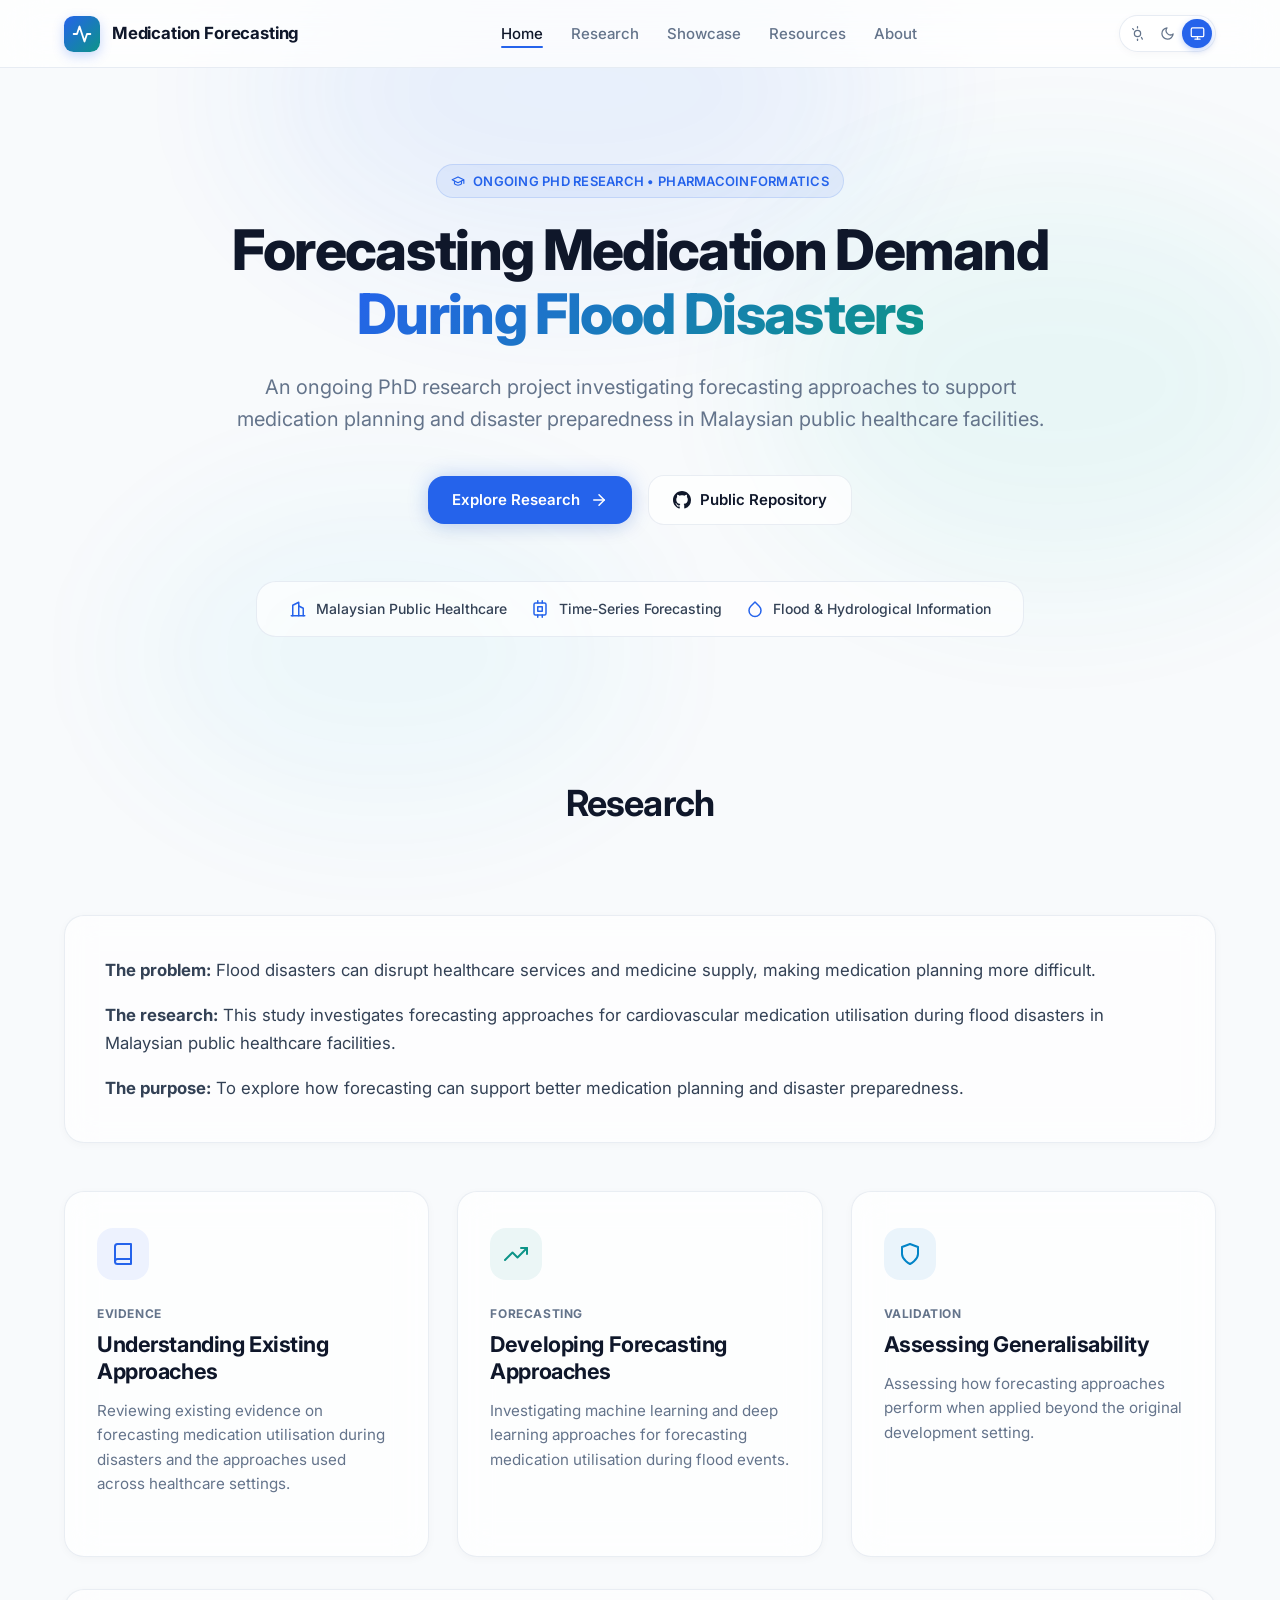
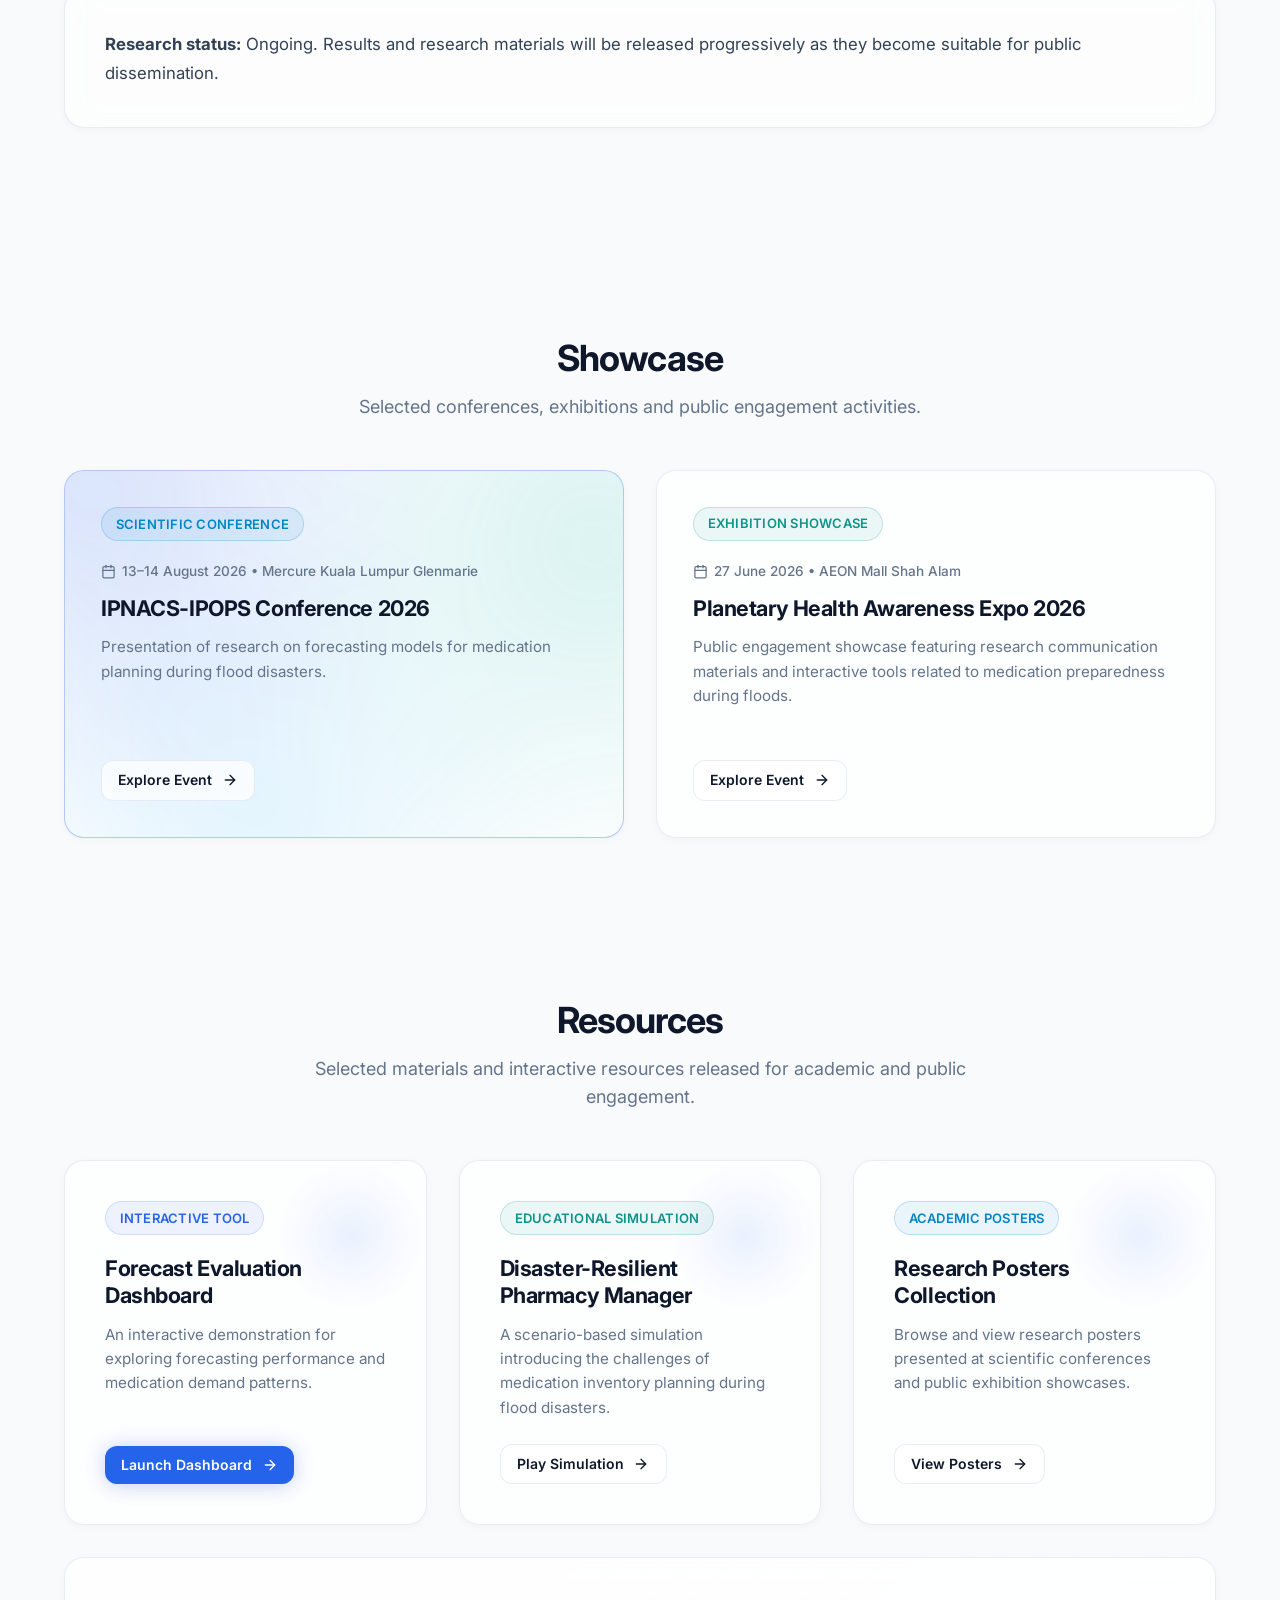
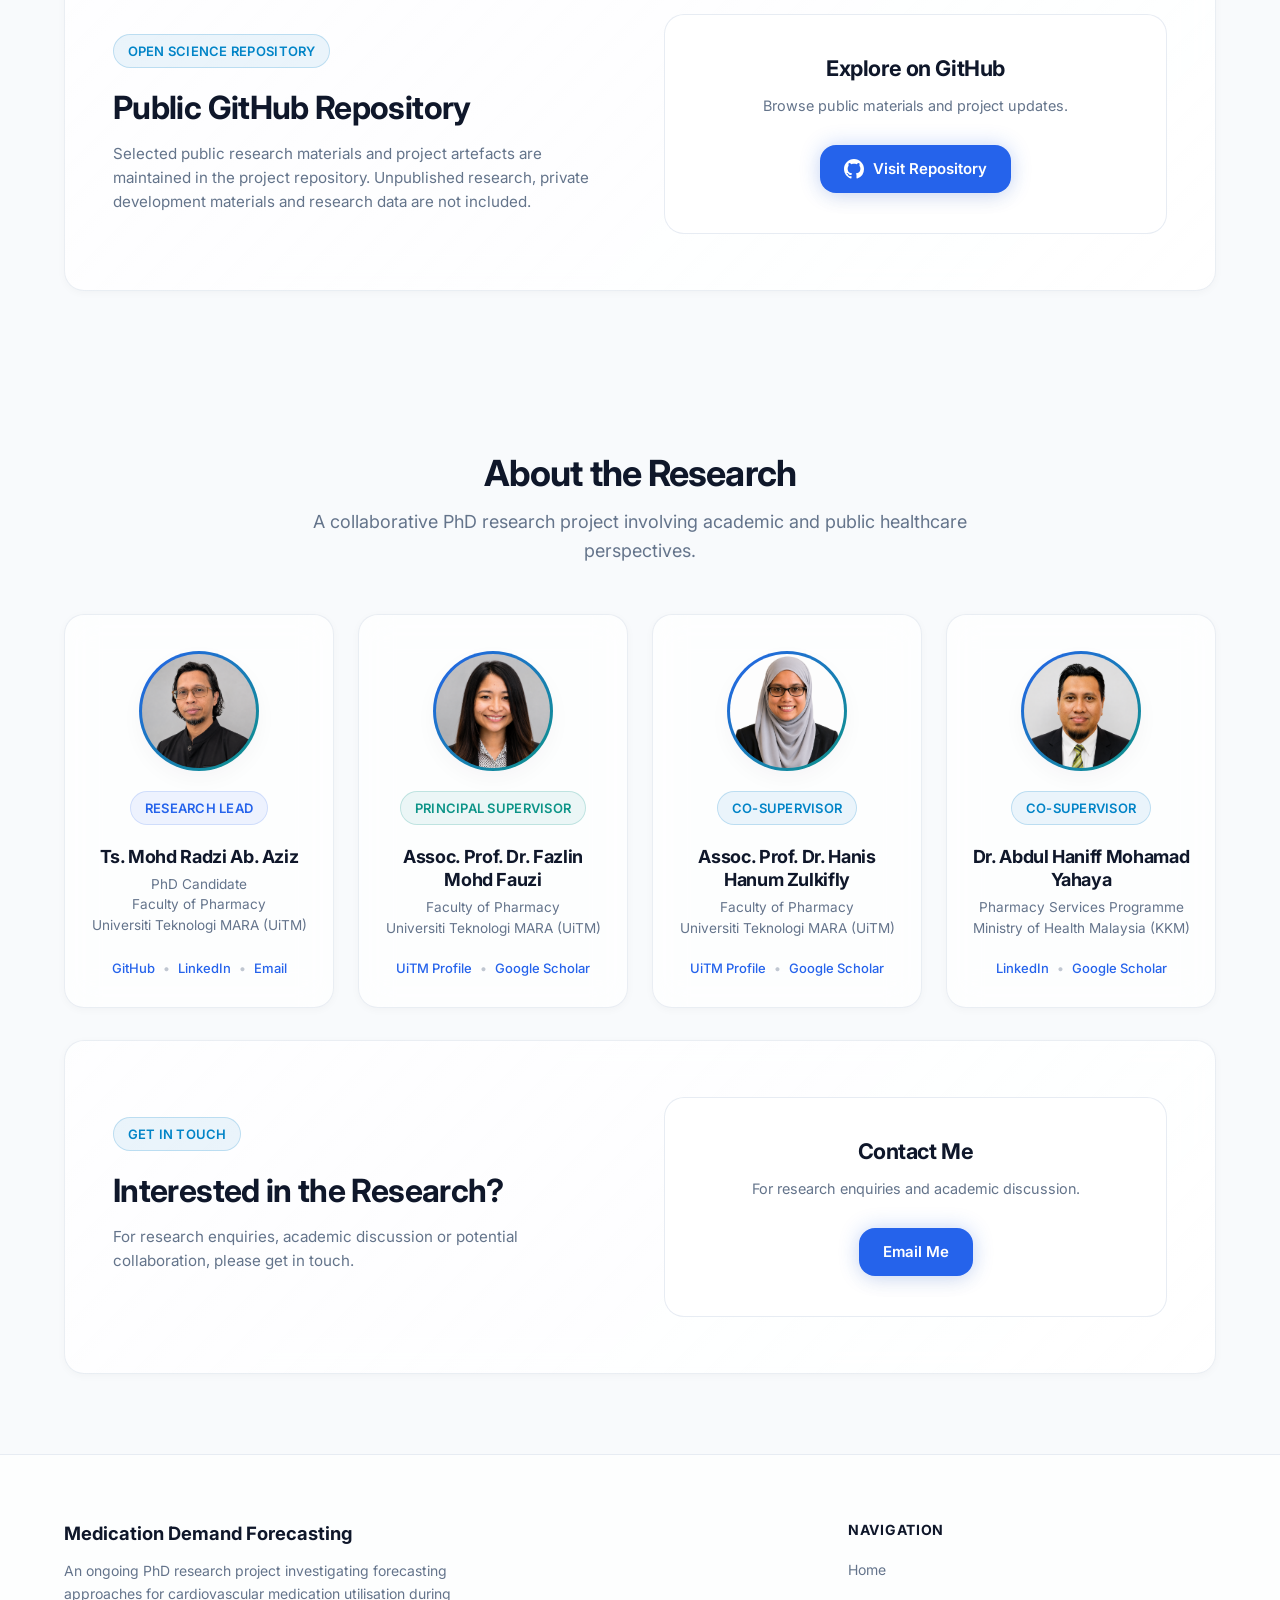
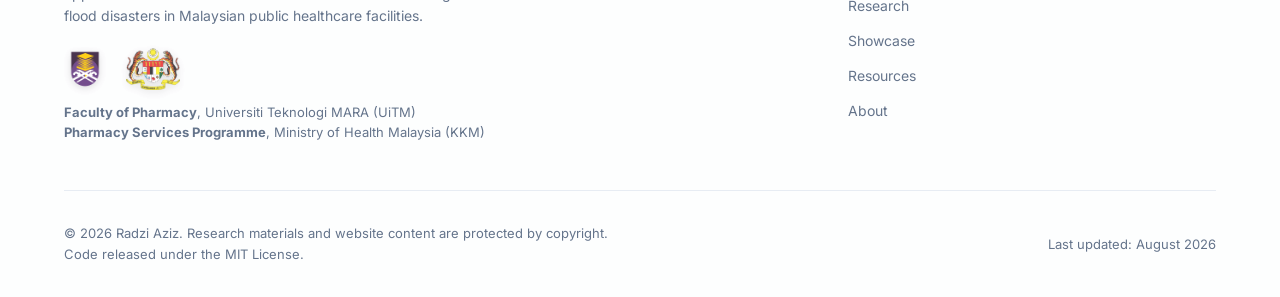
==== commit 9b63a0e3: "feat(posters): standardize poster filenames, create posters symlinks, and update Resources section" ====
--- a/index.html
+++ b/index.html
@@ -378,7 +378,7 @@
     <!-- RESOURCES -->
     <section class="section" id="resources">
       <div class="container">
-        <h2 class="section-title fade-in">Public Resources</h2>
+        <h2 class="section-title fade-in">Resources</h2>
         <p class="section-subtitle fade-in">
           Selected materials and interactive resources released for academic and public engagement.
         </p>
@@ -418,6 +418,26 @@
             <div>
               <a href="game/" class="btn btn-secondary btn-sm">
                 <span>Play Simulation</span>
+                <svg width="16" height="16" viewBox="0 0 24 24" fill="none" stroke="currentColor"
+                     stroke-width="2" stroke-linecap="round" stroke-linejoin="round" aria-hidden="true">
+                  <line x1="5" y1="12" x2="19" y2="12"></line>
+                  <polyline points="12 5 19 12 12 19"></polyline>
+                </svg>
+              </a>
+            </div>
+          </article>
+
+          <article class="resource-card glass-panel fade-in">
+            <div>
+              <div class="badge badge-cyan">Academic Posters</div>
+              <h3 class="card-title">Research Posters Collection</h3>
+              <p class="card-description">
+                Browse and view research posters presented at scientific conferences and public exhibition showcases.
+              </p>
+            </div>
+            <div>
+              <a href="posters/" class="btn btn-secondary btn-sm">
+                <span>View Posters</span>
                 <svg width="16" height="16" viewBox="0 0 24 24" fill="none" stroke="currentColor"
                      stroke-width="2" stroke-linecap="round" stroke-linejoin="round" aria-hidden="true">
                   <line x1="5" y1="12" x2="19" y2="12"></line>
@@ -606,7 +626,7 @@
             <li><a href="#home">Home</a></li>
             <li><a href="#research">Research</a></li>
             <li><a href="#showcase">Showcase</a></li>
-            <li><a href="#resources">Public Resources</a></li>
+            <li><a href="#resources">Resources</a></li>
             <li><a href="#about">About</a></li>
           </ul>
         </div>
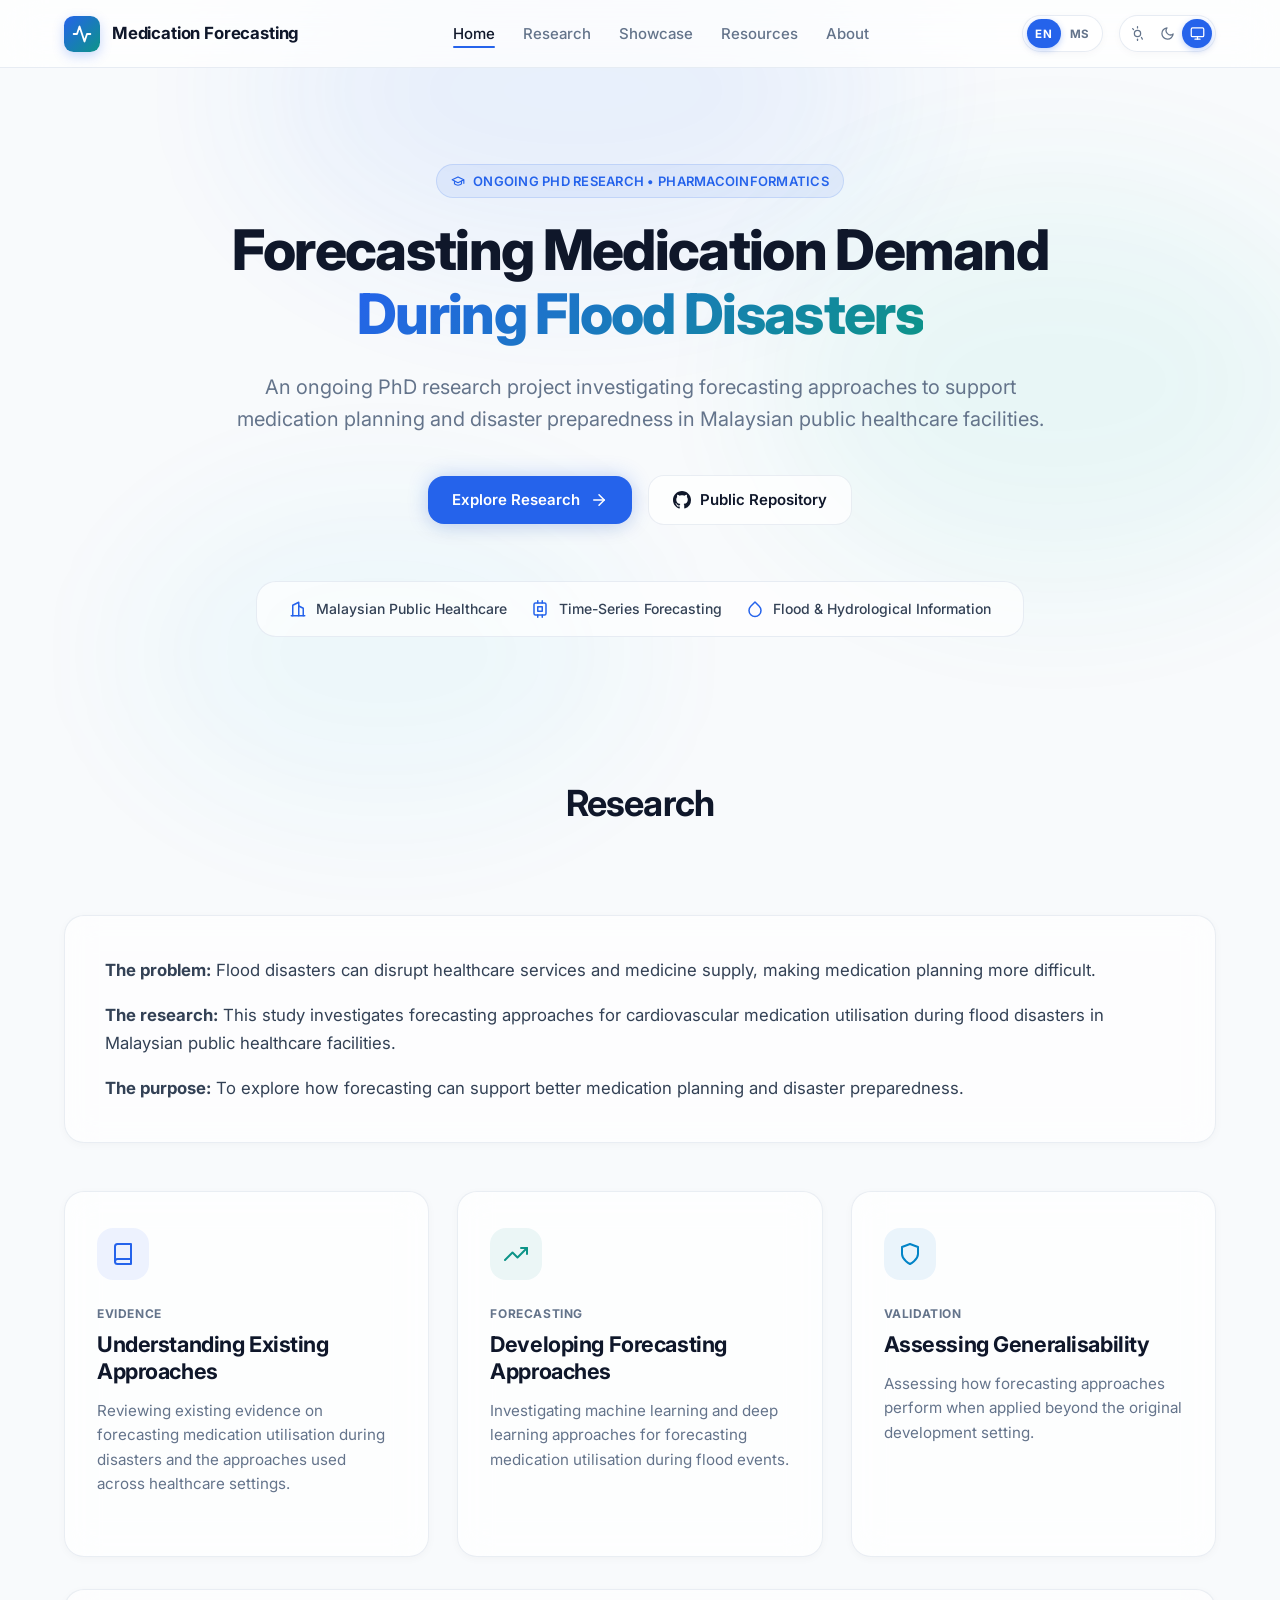
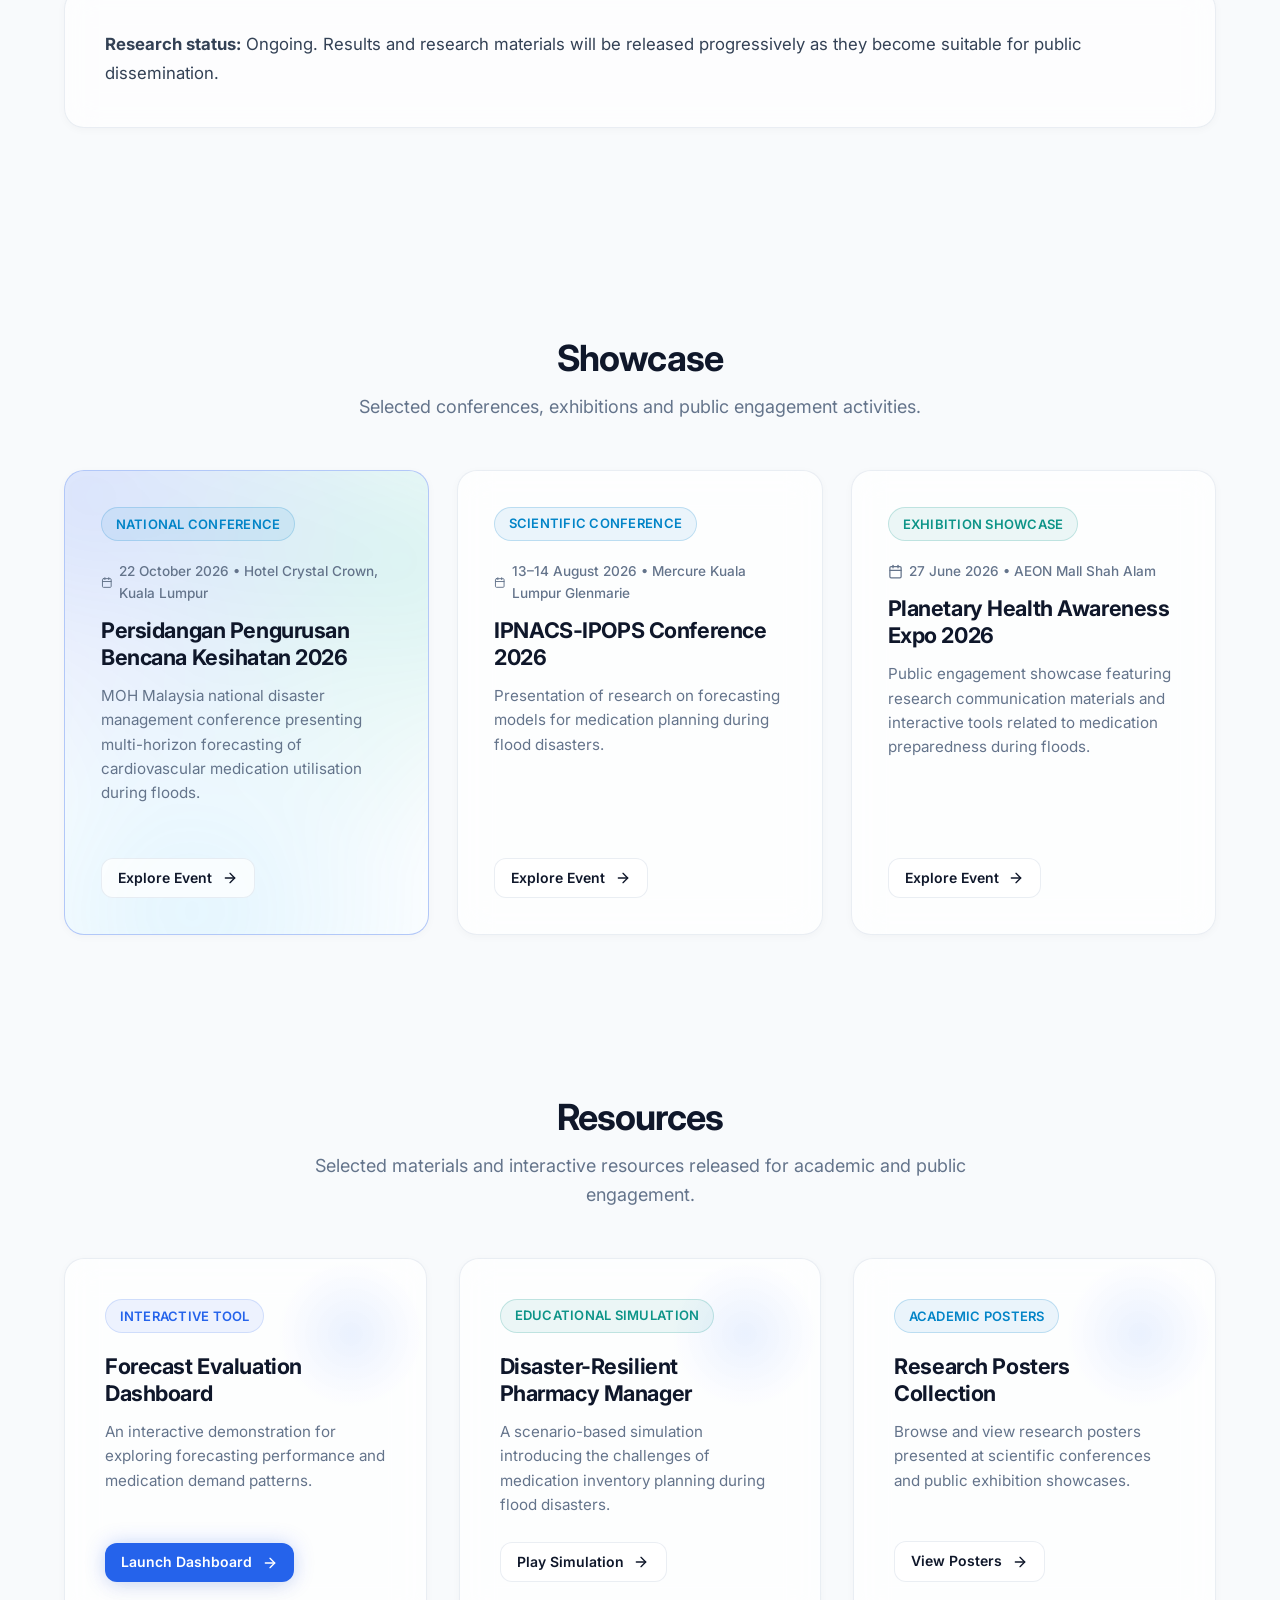
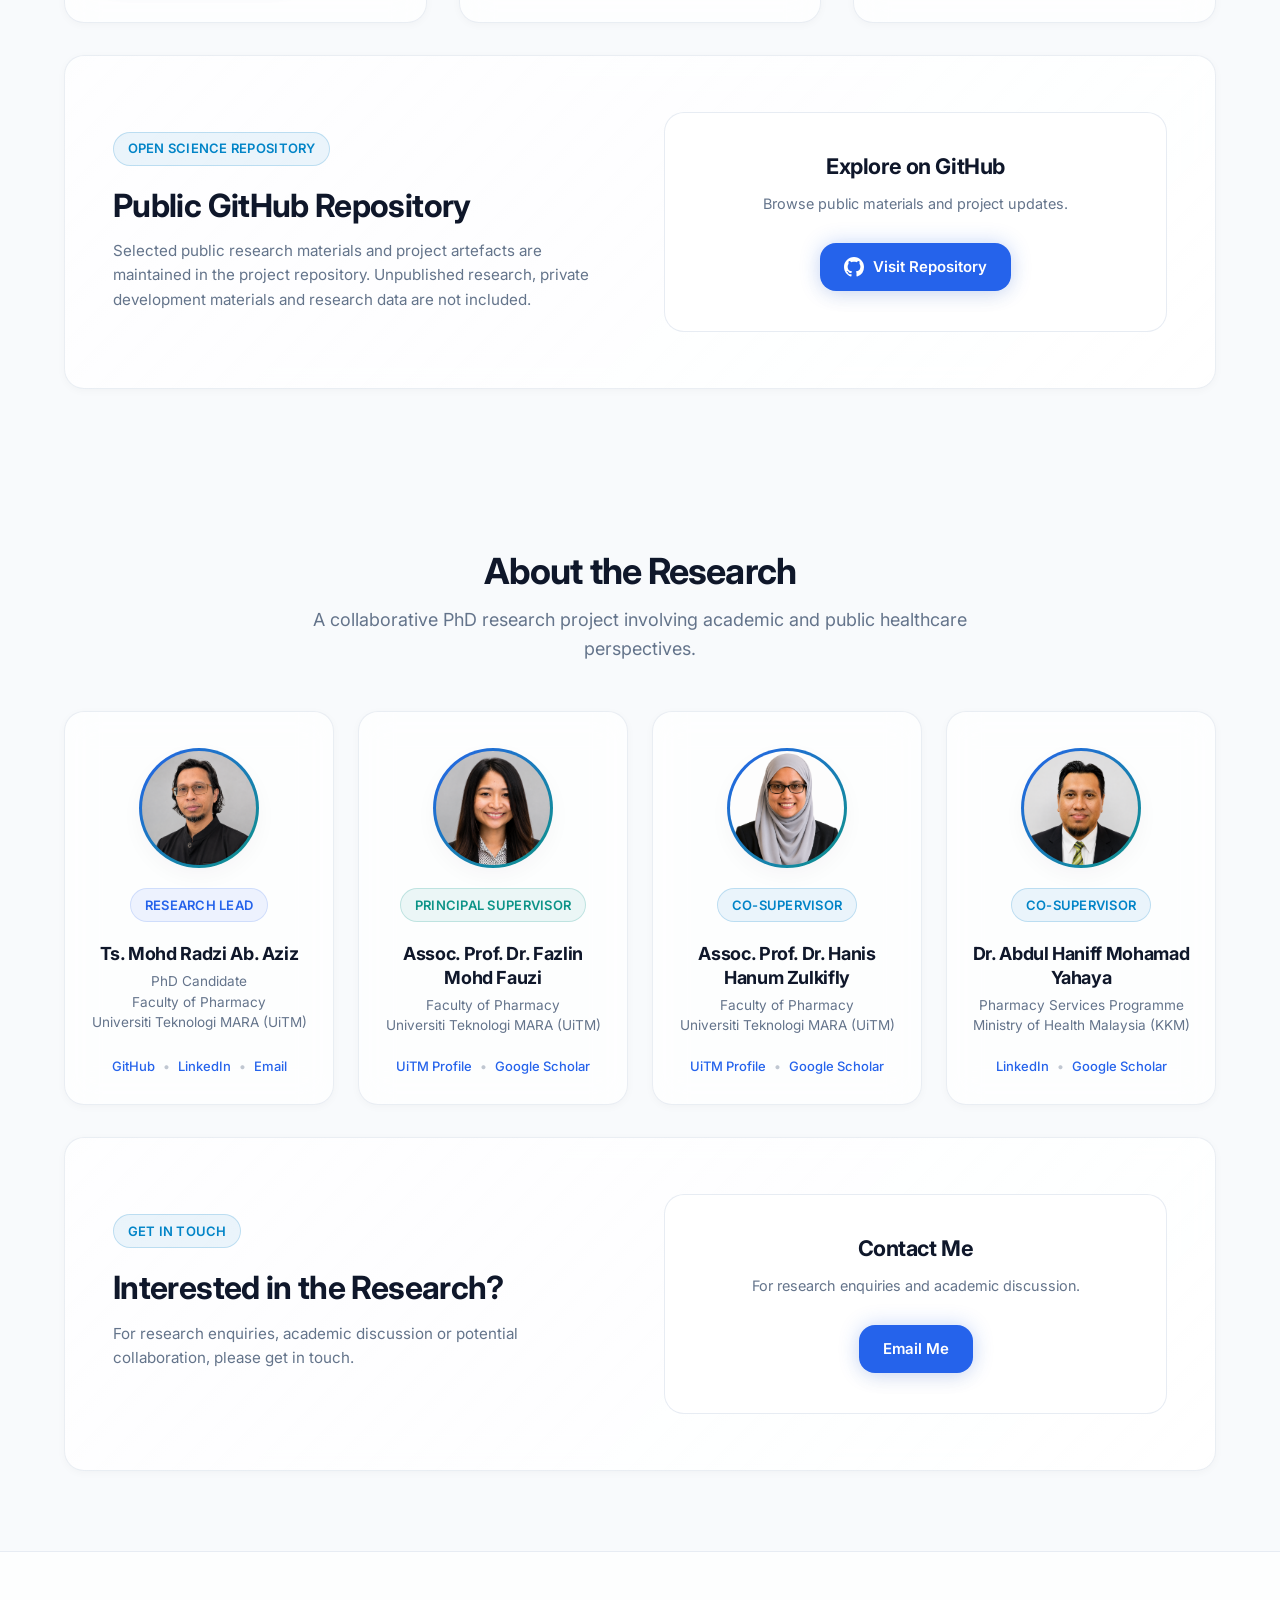
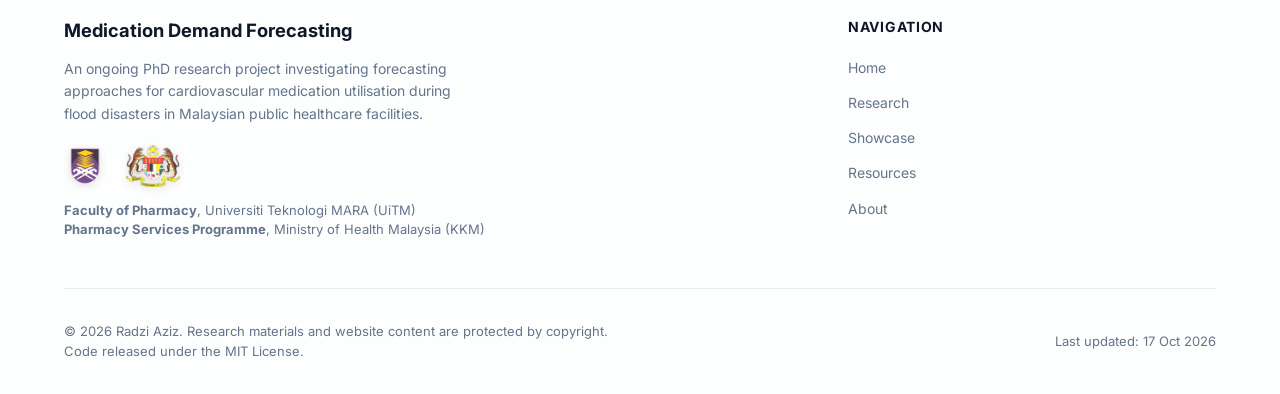
==== commit 87124df5: "feat(showcase): add PBK 2026 showcase event, dual language EN/MS toggle, and update footer date" ====
--- a/index.html
+++ b/index.html
@@ -24,7 +24,7 @@
   <meta name="twitter:description" content="PhD research exploring AI and time-series forecasting for disaster-resilient pharmaceutical logistics in Malaysian public healthcare facilities.">
   <meta name="twitter:image" content="assets/global_smape_reverted_clean.png">
 
-  <!-- Inline theme initializer to prevent Flash of Unstyled Theme (FOUC) -->
+  <!-- Inline theme and language initializer to prevent Flash of Unstyled Theme/Text -->
   <script>
     (function() {
       const savedTheme = localStorage.getItem('medforecast_theme') || 'system';
@@ -35,6 +35,9 @@
         isDark = window.matchMedia('(prefers-color-scheme: dark)').matches;
       }
       document.documentElement.setAttribute('data-theme', isDark ? 'dark' : 'light');
+
+      const savedLang = localStorage.getItem('medforecast_lang') || 'en';
+      document.documentElement.setAttribute('lang', savedLang);
     })();
   </script>
 
@@ -72,15 +75,23 @@
 
       <nav aria-label="Primary Navigation">
         <ul class="nav-menu" id="nav-menu">
-          <li><a href="#home" class="nav-link active">Home</a></li>
-          <li><a href="#research" class="nav-link">Research</a></li>
-          <li><a href="#showcase" class="nav-link">Showcase</a></li>
-          <li><a href="#resources" class="nav-link">Resources</a></li>
-          <li><a href="#about" class="nav-link">About</a></li>
+          <li><a href="#home" class="nav-link active" data-i18n="nav_home">Home</a></li>
+          <li><a href="#research" class="nav-link" data-i18n="nav_research">Research</a></li>
+          <li><a href="#showcase" class="nav-link" data-i18n="nav_showcase">Showcase</a></li>
+          <li><a href="#resources" class="nav-link" data-i18n="nav_resources">Resources</a></li>
+          <li><a href="#about" class="nav-link" data-i18n="nav_about">About</a></li>
         </ul>
       </nav>
 
       <div class="nav-controls">
+        <!-- Dual Language Toggle (EN / MS) -->
+        <div class="lang-switcher" role="radiogroup" aria-label="Language selector">
+          <button type="button" class="lang-btn active" data-lang-set="en"
+                  aria-label="Switch to English" title="English">EN</button>
+          <button type="button" class="lang-btn" data-lang-set="ms"
+                  aria-label="Tukar ke Bahasa Melayu" title="Bahasa Melayu">MS</button>
+        </div>
+
         <div class="theme-switcher" role="radiogroup" aria-label="Color theme switcher">
           <button type="button" class="theme-btn" data-theme-set="light"
                   aria-label="Switch to Light Theme" title="Light Theme">
@@ -130,7 +141,7 @@
     <section class="hero-section" id="home">
       <div class="container">
         <div class="hero-content fade-in">
-          <div class="badge">
+          <div class="badge" data-i18n="hero_badge">
             <svg width="14" height="14" viewBox="0 0 24 24" fill="none" stroke="currentColor"
                  stroke-width="2" stroke-linecap="round" stroke-linejoin="round" aria-hidden="true">
               <path d="M22 10v6M2 10l10-5 10 5-10 5z"></path>
@@ -139,12 +150,12 @@
             Ongoing PhD Research • Pharmacoinformatics
           </div>
 
-          <h1 class="hero-title">
+          <h1 class="hero-title" data-i18n="hero_title">
             Forecasting Medication Demand <br>
             <span class="text-gradient">During Flood Disasters</span>
           </h1>
 
-          <p class="hero-subtitle">
+          <p class="hero-subtitle" data-i18n="hero_subtitle">
             An ongoing PhD research project investigating forecasting approaches
             to support medication planning and disaster preparedness in Malaysian
             public healthcare facilities.
@@ -152,7 +163,7 @@
 
           <div class="hero-actions">
             <a href="#research" class="btn btn-primary">
-              <span>Explore Research</span>
+              <span data-i18n="hero_btn_explore">Explore Research</span>
               <svg width="18" height="18" viewBox="0 0 24 24" fill="none" stroke="currentColor"
                    stroke-width="2" stroke-linecap="round" stroke-linejoin="round" aria-hidden="true">
                 <line x1="5" y1="12" x2="19" y2="12"></line>
@@ -173,7 +184,7 @@
                          5.925.435.375.81 1.095.81 2.22 0 1.605-.015 2.895-.015 3.3 0 .315.225.69.825.57
                          A12.02 12.02 0 0024 12c0-6.63-5.37-12-12-12z"></path>
               </svg>
-              <span>Public Repository</span>
+              <span data-i18n="hero_btn_repo">Public Repository</span>
             </a>
           </div>
 
@@ -185,7 +196,7 @@
                   <path d="M3 21h18"></path><path d="M5 21V7l8-4v18"></path><path d="M19 21V11l-6-3"></path>
                 </svg>
               </span>
-              <span>Malaysian Public Healthcare</span>
+              <span data-i18n="hero_hl_1">Malaysian Public Healthcare</span>
             </div>
 
             <div class="highlight-item">
@@ -200,7 +211,7 @@
                   <line x1="15" y1="20" x2="15" y2="23"></line>
                 </svg>
               </span>
-              <span>Time-Series Forecasting</span>
+              <span data-i18n="hero_hl_2">Time-Series Forecasting</span>
             </div>
 
             <div class="highlight-item">
@@ -210,7 +221,7 @@
                   <path d="M12 2.69l5.66 5.66a8 8 0 1 1-11.31 0z"></path>
                 </svg>
               </span>
-              <span>Flood &amp; Hydrological Information</span>
+              <span data-i18n="hero_hl_3">Flood &amp; Hydrological Information</span>
             </div>
           </div>
         </div>
@@ -220,22 +231,22 @@
     <!-- RESEARCH -->
     <section class="section" id="research">
       <div class="container">
-        <h2 class="section-title fade-in">Research</h2>
-        <p class="section-subtitle fade-in">
+        <h2 class="section-title fade-in" data-i18n="res_title">Research</h2>
+        <p class="section-subtitle fade-in" data-i18n="res_subtitle">
           A focused PhD study on forecasting medication utilisation during flood disasters.
         </p>
 
         <div class="research-overview glass-panel fade-in">
-          <p>
+          <p data-i18n="res_prob">
             <strong>The problem:</strong> Flood disasters can disrupt healthcare services
             and medicine supply, making medication planning more difficult.
           </p>
-          <p>
+          <p data-i18n="res_study">
             <strong>The research:</strong> This study investigates forecasting approaches
             for cardiovascular medication utilisation during flood disasters in Malaysian
             public healthcare facilities.
           </p>
-          <p>
+          <p data-i18n="res_purpose">
             <strong>The purpose:</strong> To explore how forecasting can support better
             medication planning and disaster preparedness.
           </p>
@@ -250,9 +261,9 @@
                 <path d="M6.5 2H20v20H6.5A2.5 2.5 0 0 1 4 19.5v-15A2.5 2.5 0 0 1 6.5 2z"></path>
               </svg>
             </div>
-            <div class="card-header-tag">Evidence</div>
-            <h3 class="card-title">Understanding Existing Approaches</h3>
-            <p class="card-description">
+            <div class="card-header-tag" data-i18n="ro1_tag">Evidence</div>
+            <h3 class="card-title" data-i18n="ro1_title">Understanding Existing Approaches</h3>
+            <p class="card-description" data-i18n="ro1_desc">
               Reviewing existing evidence on forecasting medication utilisation during
               disasters and the approaches used across healthcare settings.
             </p>
@@ -266,9 +277,9 @@
                 <polyline points="17 6 23 6 23 12"></polyline>
               </svg>
             </div>
-            <div class="card-header-tag">Forecasting</div>
-            <h3 class="card-title">Developing Forecasting Approaches</h3>
-            <p class="card-description">
+            <div class="card-header-tag" data-i18n="ro2_tag">Forecasting</div>
+            <h3 class="card-title" data-i18n="ro2_title">Developing Forecasting Approaches</h3>
+            <p class="card-description" data-i18n="ro2_desc">
               Investigating machine learning and deep learning approaches for forecasting
               medication utilisation during flood events.
             </p>
@@ -281,9 +292,9 @@
                 <path d="M12 22s8-4 8-10V5l-8-3-8 3v7c0 6 8 10 8 10z"></path>
               </svg>
             </div>
-            <div class="card-header-tag">Validation</div>
-            <h3 class="card-title">Assessing Generalisability</h3>
-            <p class="card-description">
+            <div class="card-header-tag" data-i18n="ro3_tag">Validation</div>
+            <h3 class="card-title" data-i18n="ro3_title">Assessing Generalisability</h3>
+            <p class="card-description" data-i18n="ro3_desc">
               Assessing how forecasting approaches perform when applied beyond the
               original development setting.
             </p>
@@ -291,7 +302,7 @@
         </div>
 
         <div class="research-overview glass-panel fade-in" style="margin-top: 2rem;">
-          <p>
+          <p data-i18n="res_status">
             <strong>Research status:</strong> Ongoing. Results and research materials will
             be released progressively as they become suitable for public dissemination.
           </p>
@@ -302,16 +313,16 @@
     <!-- SHOWCASE -->
     <section class="section" id="showcase">
       <div class="container">
-        <h2 class="section-title fade-in">Showcase</h2>
-        <p class="section-subtitle fade-in">
+        <h2 class="section-title fade-in" data-i18n="showcase_title">Showcase</h2>
+        <p class="section-subtitle fade-in" data-i18n="showcase_subtitle">
           Selected conferences, exhibitions and public engagement activities.
         </p>
 
-        <div class="cards-grid-2">
+        <div class="cards-grid-3">
 
           <article class="showcase-card glass-panel fx-aurora fade-in">
             <div class="showcase-content">
-              <div class="badge badge-cyan">Scientific Conference</div>
+              <div class="badge badge-cyan" data-i18n="sc1_badge">National Conference</div>
               <div class="showcase-date">
                 <svg width="15" height="15" viewBox="0 0 24 24" fill="none" stroke="currentColor"
                      stroke-width="2" stroke-linecap="round" stroke-linejoin="round" aria-hidden="true">
@@ -320,17 +331,16 @@
                   <line x1="8" y1="2" x2="8" y2="6"></line>
                   <line x1="3" y1="10" x2="21" y2="10"></line>
                 </svg>
-                <span>13–14 August 2026 • Mercure Kuala Lumpur Glenmarie</span>
-              </div>
-              <h3 class="card-title">IPNACS-IPOPS Conference 2026</h3>
-              <p class="card-description">
-                Presentation of research on forecasting models for medication planning
-                during flood disasters.
-              </p>
-            </div>
-            <div>
-              <a href="showcase/ipnacs-ipops-2026/" class="btn btn-secondary btn-sm">
-                <span>Explore Event</span>
+                <span data-i18n="sc1_date">22 October 2026 • Hotel Crystal Crown, Kuala Lumpur</span>
+              </div>
+              <h3 class="card-title" data-i18n="sc1_title">Persidangan Pengurusan Bencana Kesihatan 2026</h3>
+              <p class="card-description" data-i18n="sc1_desc">
+                MOH Malaysia national disaster management conference presenting multi-horizon forecasting of cardiovascular medication utilisation during floods.
+              </p>
+            </div>
+            <div>
+              <a href="showcase/pengurusan-bencana-kesihatan-2026/" class="btn btn-secondary btn-sm">
+                <span data-i18n="sc_btn">Explore Event</span>
                 <svg width="16" height="16" viewBox="0 0 24 24" fill="none" stroke="currentColor"
                      stroke-width="2" stroke-linecap="round" stroke-linejoin="round" aria-hidden="true">
                   <line x1="5" y1="12" x2="19" y2="12"></line>
@@ -342,7 +352,7 @@
 
           <article class="showcase-card glass-panel fade-in">
             <div class="showcase-content">
-              <div class="badge badge-teal">Exhibition Showcase</div>
+              <div class="badge badge-cyan" data-i18n="sc2_badge">Scientific Conference</div>
               <div class="showcase-date">
                 <svg width="15" height="15" viewBox="0 0 24 24" fill="none" stroke="currentColor"
                      stroke-width="2" stroke-linecap="round" stroke-linejoin="round" aria-hidden="true">
@@ -351,17 +361,48 @@
                   <line x1="8" y1="2" x2="8" y2="6"></line>
                   <line x1="3" y1="10" x2="21" y2="10"></line>
                 </svg>
-                <span>27 June 2026 • AEON Mall Shah Alam</span>
-              </div>
-              <h3 class="card-title">Planetary Health Awareness Expo 2026</h3>
-              <p class="card-description">
+                <span data-i18n="sc2_date">13–14 August 2026 • Mercure Kuala Lumpur Glenmarie</span>
+              </div>
+              <h3 class="card-title" data-i18n="sc2_title">IPNACS-IPOPS Conference 2026</h3>
+              <p class="card-description" data-i18n="sc2_desc">
+                Presentation of research on forecasting models for medication planning
+                during flood disasters.
+              </p>
+            </div>
+            <div>
+              <a href="showcase/ipnacs-ipops-2026/" class="btn btn-secondary btn-sm">
+                <span data-i18n="sc_btn">Explore Event</span>
+                <svg width="16" height="16" viewBox="0 0 24 24" fill="none" stroke="currentColor"
+                     stroke-width="2" stroke-linecap="round" stroke-linejoin="round" aria-hidden="true">
+                  <line x1="5" y1="12" x2="19" y2="12"></line>
+                  <polyline points="12 5 19 12 12 19"></polyline>
+                </svg>
+              </a>
+            </div>
+          </article>
+
+          <article class="showcase-card glass-panel fade-in">
+            <div class="showcase-content">
+              <div class="badge badge-teal" data-i18n="sc3_badge">Exhibition Showcase</div>
+              <div class="showcase-date">
+                <svg width="15" height="15" viewBox="0 0 24 24" fill="none" stroke="currentColor"
+                     stroke-width="2" stroke-linecap="round" stroke-linejoin="round" aria-hidden="true">
+                  <rect x="3" y="4" width="18" height="18" rx="2"></rect>
+                  <line x1="16" y1="2" x2="16" y2="6"></line>
+                  <line x1="8" y1="2" x2="8" y2="6"></line>
+                  <line x1="3" y1="10" x2="21" y2="10"></line>
+                </svg>
+                <span data-i18n="sc3_date">27 June 2026 • AEON Mall Shah Alam</span>
+              </div>
+              <h3 class="card-title" data-i18n="sc3_title">Planetary Health Awareness Expo 2026</h3>
+              <p class="card-description" data-i18n="sc3_desc">
                 Public engagement showcase featuring research communication materials
                 and interactive tools related to medication preparedness during floods.
               </p>
             </div>
             <div>
               <a href="showcase/planetary-health-2026/" class="btn btn-secondary btn-sm">
-                <span>Explore Event</span>
+                <span data-i18n="sc_btn">Explore Event</span>
                 <svg width="16" height="16" viewBox="0 0 24 24" fill="none" stroke="currentColor"
                      stroke-width="2" stroke-linecap="round" stroke-linejoin="round" aria-hidden="true">
                   <line x1="5" y1="12" x2="19" y2="12"></line>
@@ -378,8 +419,8 @@
     <!-- RESOURCES -->
     <section class="section" id="resources">
       <div class="container">
-        <h2 class="section-title fade-in">Resources</h2>
-        <p class="section-subtitle fade-in">
+        <h2 class="section-title fade-in" data-i18n="resrc_title">Resources</h2>
+        <p class="section-subtitle fade-in" data-i18n="resrc_subtitle">
           Selected materials and interactive resources released for academic and public engagement.
         </p>
 
@@ -387,16 +428,16 @@
 
           <article class="resource-card glass-panel fade-in">
             <div>
-              <div class="badge">Interactive Tool</div>
-              <h3 class="card-title">Forecast Evaluation Dashboard</h3>
-              <p class="card-description">
+              <div class="badge" data-i18n="resrc1_badge">Interactive Tool</div>
+              <h3 class="card-title" data-i18n="resrc1_title">Forecast Evaluation Dashboard</h3>
+              <p class="card-description" data-i18n="resrc1_desc">
                 An interactive demonstration for exploring forecasting performance
                 and medication demand patterns.
               </p>
             </div>
             <div>
               <a href="dashboard/interactive_forecast_dashboard.html" class="btn btn-primary btn-sm">
-                <span>Launch Dashboard</span>
+                <span data-i18n="resrc1_btn">Launch Dashboard</span>
                 <svg width="16" height="16" viewBox="0 0 24 24" fill="none" stroke="currentColor"
                      stroke-width="2" stroke-linecap="round" stroke-linejoin="round" aria-hidden="true">
                   <line x1="5" y1="12" x2="19" y2="12"></line>
@@ -408,16 +449,16 @@
 
           <article class="resource-card glass-panel fade-in">
             <div>
-              <div class="badge badge-teal">Educational Simulation</div>
-              <h3 class="card-title">Disaster-Resilient Pharmacy Manager</h3>
-              <p class="card-description">
+              <div class="badge badge-teal" data-i18n="resrc2_badge">Educational Simulation</div>
+              <h3 class="card-title" data-i18n="resrc2_title">Disaster-Resilient Pharmacy Manager</h3>
+              <p class="card-description" data-i18n="resrc2_desc">
                 A scenario-based simulation introducing the challenges of medication
                 inventory planning during flood disasters.
               </p>
             </div>
             <div>
               <a href="game/" class="btn btn-secondary btn-sm">
-                <span>Play Simulation</span>
+                <span data-i18n="resrc2_btn">Play Simulation</span>
                 <svg width="16" height="16" viewBox="0 0 24 24" fill="none" stroke="currentColor"
                      stroke-width="2" stroke-linecap="round" stroke-linejoin="round" aria-hidden="true">
                   <line x1="5" y1="12" x2="19" y2="12"></line>
@@ -429,15 +470,15 @@
 
           <article class="resource-card glass-panel fade-in">
             <div>
-              <div class="badge badge-cyan">Academic Posters</div>
-              <h3 class="card-title">Research Posters Collection</h3>
-              <p class="card-description">
+              <div class="badge badge-cyan" data-i18n="resrc3_badge">Academic Posters</div>
+              <h3 class="card-title" data-i18n="resrc3_title">Research Posters Collection</h3>
+              <p class="card-description" data-i18n="resrc3_desc">
                 Browse and view research posters presented at scientific conferences and public exhibition showcases.
               </p>
             </div>
             <div>
               <a href="posters/" class="btn btn-secondary btn-sm">
-                <span>View Posters</span>
+                <span data-i18n="resrc3_btn">View Posters</span>
                 <svg width="16" height="16" viewBox="0 0 24 24" fill="none" stroke="currentColor"
                      stroke-width="2" stroke-linecap="round" stroke-linejoin="round" aria-hidden="true">
                   <line x1="5" y1="12" x2="19" y2="12"></line>
@@ -452,9 +493,9 @@
         <div class="repo-card glass-panel fade-in" style="margin-top: 2rem;">
           <div class="repo-content-wrapper">
             <div>
-              <div class="badge badge-cyan">Open Science Repository</div>
-              <h2 class="card-title" style="font-size: 2rem;">Public GitHub Repository</h2>
-              <p class="card-description" style="margin-bottom: 0;">
+              <div class="badge badge-cyan" data-i18n="repo_badge">Open Science Repository</div>
+              <h2 class="card-title" style="font-size: 2rem;" data-i18n="repo_title">Public GitHub Repository</h2>
+              <p class="card-description" style="margin-bottom: 0;" data-i18n="repo_desc">
                 Selected public research materials and project artefacts are maintained
                 in the project repository. Unpublished research, private development
                 materials and research data are not included.
@@ -462,8 +503,8 @@
             </div>
 
             <div class="repo-cta-box">
-              <h3 class="repo-cta-title">Explore on GitHub</h3>
-              <p class="repo-cta-desc">Browse public materials and project updates.</p>
+              <h3 class="repo-cta-title" data-i18n="repo_cta_title">Explore on GitHub</h3>
+              <p class="repo-cta-desc" data-i18n="repo_cta_desc">Browse public materials and project updates.</p>
               <a href="https://github.com/radziaziz/med-flood"
                  target="_blank" rel="noopener noreferrer" class="btn btn-primary">
                 <svg width="20" height="20" viewBox="0 0 24 24" fill="currentColor" aria-hidden="true">
@@ -477,7 +518,7 @@
                            5.925.435.375.81 1.095.81 2.22 0 1.605-.015 2.895-.015 3.3 0 .315.225.69.825.57
                            A12.02 12.02 0 0024 12c0-6.63-5.37-12-12-12z"></path>
                 </svg>
-                <span>Visit Repository</span>
+                <span data-i18n="repo_cta_btn">Visit Repository</span>
               </a>
             </div>
           </div>
@@ -488,8 +529,8 @@
     <!-- ABOUT / CONNECT -->
     <section class="section" id="about">
       <div class="container">
-        <h2 class="section-title fade-in">About the Research</h2>
-        <p class="section-subtitle fade-in">
+        <h2 class="section-title fade-in" data-i18n="about_title">About the Research</h2>
+        <p class="section-subtitle fade-in" data-i18n="about_subtitle">
           A collaborative PhD research project involving academic and public healthcare perspectives.
         </p>
 
@@ -500,9 +541,9 @@
               <div class="team-avatar-wrapper">
                 <img src="assets/radzi.png" alt="Ts. Mohd Radzi Ab. Aziz" class="team-avatar" width="96" height="96" loading="lazy">
               </div>
-              <div class="badge">Research Lead</div>
+              <div class="badge" data-i18n="team_role_lead">Research Lead</div>
               <h3 class="team-name">Ts. Mohd Radzi Ab. Aziz</h3>
-              <div class="team-affiliation">
+              <div class="team-affiliation" data-i18n="team_affil_lead">
                 PhD Candidate<br>
                 Faculty of Pharmacy<br>
                 Universiti Teknologi MARA (UiTM)
@@ -522,9 +563,9 @@
               <div class="team-avatar-wrapper">
                 <img src="assets/fazlin.png" alt="Assoc. Prof. Dr. Fazlin Mohd Fauzi" class="team-avatar" width="96" height="96" loading="lazy">
               </div>
-              <div class="badge badge-teal">Principal Supervisor</div>
+              <div class="badge badge-teal" data-i18n="team_role_sup1">Principal Supervisor</div>
               <h3 class="team-name">Assoc. Prof. Dr. Fazlin Mohd Fauzi</h3>
-              <div class="team-affiliation">
+              <div class="team-affiliation" data-i18n="team_affil_sup1">
                 Faculty of Pharmacy<br>
                 Universiti Teknologi MARA (UiTM)
               </div>
@@ -541,9 +582,9 @@
               <div class="team-avatar-wrapper">
                 <img src="assets/hanis.png" alt="Assoc. Prof. Dr. Hanis Hanum Zulkifly" class="team-avatar" width="96" height="96" loading="lazy">
               </div>
-              <div class="badge badge-cyan">Co-Supervisor</div>
+              <div class="badge badge-cyan" data-i18n="team_role_sup2">Co-Supervisor</div>
               <h3 class="team-name">Assoc. Prof. Dr. Hanis Hanum Zulkifly</h3>
-              <div class="team-affiliation">
+              <div class="team-affiliation" data-i18n="team_affil_sup2">
                 Faculty of Pharmacy<br>
                 Universiti Teknologi MARA (UiTM)
               </div>
@@ -560,9 +601,9 @@
               <div class="team-avatar-wrapper">
                 <img src="assets/haniff.png" alt="Dr. Abdul Haniff Mohamad Yahaya" class="team-avatar" width="96" height="96" loading="lazy">
               </div>
-              <div class="badge badge-cyan">Co-Supervisor</div>
+              <div class="badge badge-cyan" data-i18n="team_role_sup3">Co-Supervisor</div>
               <h3 class="team-name">Dr. Abdul Haniff Mohamad Yahaya</h3>
-              <div class="team-affiliation">
+              <div class="team-affiliation" data-i18n="team_affil_sup3">
                 Pharmacy Services Programme<br>
                 Ministry of Health Malaysia (KKM)
               </div>
@@ -579,18 +620,18 @@
         <div class="repo-card glass-panel fade-in" style="margin-top: 2rem;">
           <div class="repo-content-wrapper">
             <div>
-              <div class="badge badge-cyan">Get in Touch</div>
-              <h2 class="card-title" style="font-size: 2rem;">Interested in the Research?</h2>
-              <p class="card-description">
+              <div class="badge badge-cyan" data-i18n="contact_badge">Get in Touch</div>
+              <h2 class="card-title" style="font-size: 2rem;" data-i18n="contact_title">Interested in the Research?</h2>
+              <p class="card-description" data-i18n="contact_desc">
                 For research enquiries, academic discussion or potential collaboration,
                 please get in touch.
               </p>
             </div>
             <div class="repo-cta-box">
-              <h3 class="repo-cta-title">Contact Me</h3>
-              <p class="repo-cta-desc">For research enquiries and academic discussion.</p>
+              <h3 class="repo-cta-title" data-i18n="contact_box_title">Contact Me</h3>
+              <p class="repo-cta-desc" data-i18n="contact_box_desc">For research enquiries and academic discussion.</p>
               <a href="mailto:radziaziz@gmail.com" class="btn btn-primary">
-                <span>Email Me</span>
+                <span data-i18n="contact_box_btn">Email Me</span>
               </a>
             </div>
           </div>
@@ -604,8 +645,8 @@
     <div class="container">
       <div class="footer-grid">
         <div>
-          <div class="footer-brand-title">Medication Demand Forecasting</div>
-          <p class="footer-brand-desc">
+          <div class="footer-brand-title" data-i18n="footer_brand_title">Medication Demand Forecasting</div>
+          <p class="footer-brand-desc" data-i18n="footer_brand_desc">
             An ongoing PhD research project investigating forecasting approaches
             for cardiovascular medication utilisation during flood disasters in
             Malaysian public healthcare facilities.
@@ -615,30 +656,32 @@
               <img src="assets/uitm-logo.png" alt="Universiti Teknologi MARA (UiTM)" class="inst-logo" width="100" height="auto" loading="lazy">
               <img src="assets/kkm-logo.png" alt="Ministry of Health Malaysia (KKM)" class="inst-logo" width="100" height="auto" loading="lazy">
             </div>
-            <strong>Faculty of Pharmacy</strong>, Universiti Teknologi MARA (UiTM)<br>
-            <strong>Pharmacy Services Programme</strong>, Ministry of Health Malaysia (KKM)
+            <span data-i18n="footer_affil">
+              <strong>Faculty of Pharmacy</strong>, Universiti Teknologi MARA (UiTM)<br>
+              <strong>Pharmacy Services Programme</strong>, Ministry of Health Malaysia (KKM)
+            </span>
           </div>
         </div>
 
         <div>
-          <div class="footer-nav-title">Navigation</div>
+          <div class="footer-nav-title" data-i18n="footer_nav_title">Navigation</div>
           <ul class="footer-links">
-            <li><a href="#home">Home</a></li>
-            <li><a href="#research">Research</a></li>
-            <li><a href="#showcase">Showcase</a></li>
-            <li><a href="#resources">Resources</a></li>
-            <li><a href="#about">About</a></li>
+            <li><a href="#home" data-i18n="nav_home">Home</a></li>
+            <li><a href="#research" data-i18n="nav_research">Research</a></li>
+            <li><a href="#showcase" data-i18n="nav_showcase">Showcase</a></li>
+            <li><a href="#resources" data-i18n="nav_resources">Resources</a></li>
+            <li><a href="#about" data-i18n="nav_about">About</a></li>
           </ul>
         </div>
       </div>
 
       <div class="footer-bottom">
-        <div>
+        <div data-i18n="footer_copy">
           &copy; 2026 Radzi Aziz. Research materials and website content are protected by copyright.<br>
           Code released under the MIT License.
         </div>
-        <div>
-          Last updated: August 2026
+        <div data-i18n="footer_updated">
+          Last updated: 17 Oct 2026
         </div>
       </div>
     </div>
--- a/assets/styles.css
+++ b/assets/styles.css
@@ -395,6 +395,44 @@
   display: flex;
   align-items: center;
   gap: 1rem;
+}
+
+/* Language Switcher Segmented Control */
+.lang-switcher {
+  display: flex;
+  align-items: center;
+  background: var(--bg-surface-elevated);
+  border: 1px solid var(--border-subtle);
+  border-radius: var(--radius-full);
+  padding: 0.2rem;
+  box-shadow: var(--shadow-sm);
+}
+
+.lang-btn {
+  display: flex;
+  align-items: center;
+  justify-content: center;
+  height: 1.85rem;
+  padding: 0 0.55rem;
+  border-radius: var(--radius-full);
+  font-size: 0.72rem;
+  font-weight: 700;
+  letter-spacing: 0.04em;
+  color: var(--text-muted);
+  border: none;
+  background: transparent;
+  cursor: pointer;
+  transition: color var(--transition-fast), background-color var(--transition-fast);
+}
+
+.lang-btn:hover {
+  color: var(--text-primary);
+}
+
+.lang-btn.active {
+  background: var(--color-primary);
+  color: #ffffff;
+  box-shadow: 0 2px 6px rgba(37, 99, 235, 0.3);
 }
 
 /* Theme Switcher Segmented Control */
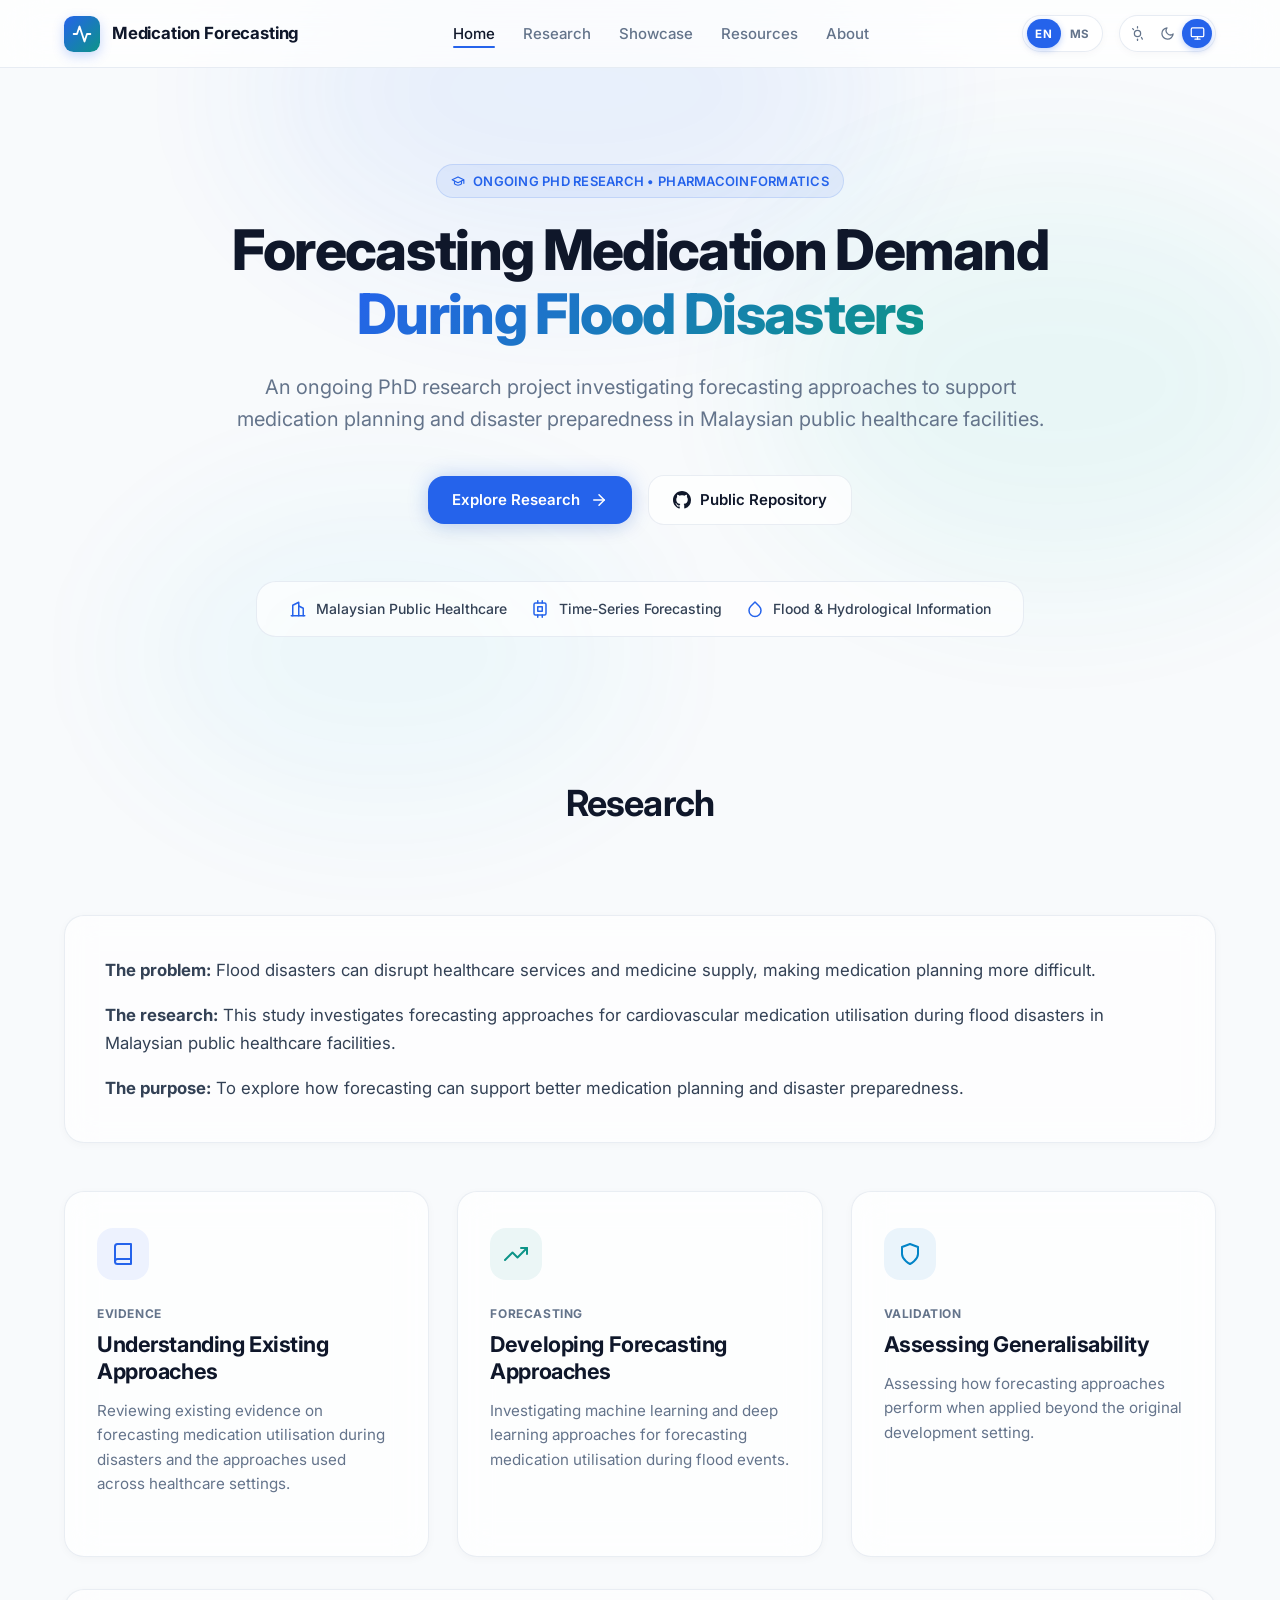
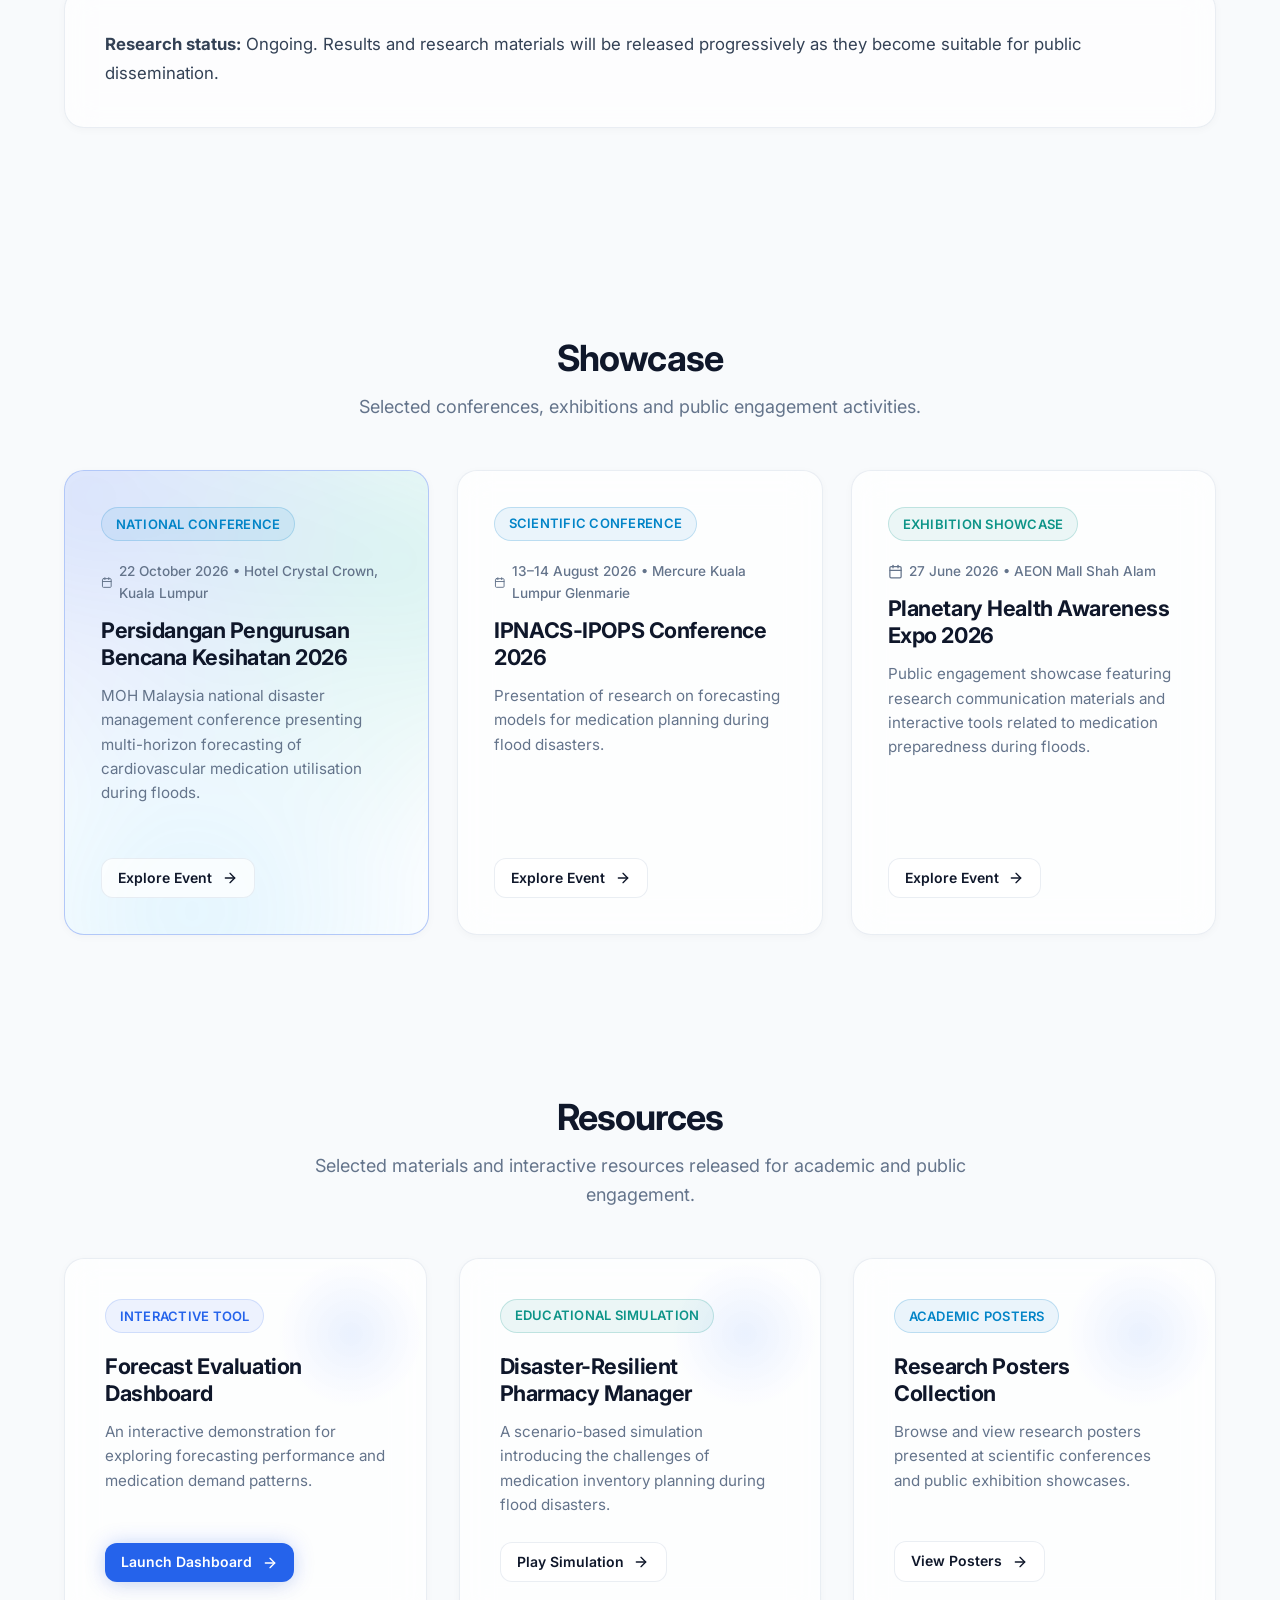
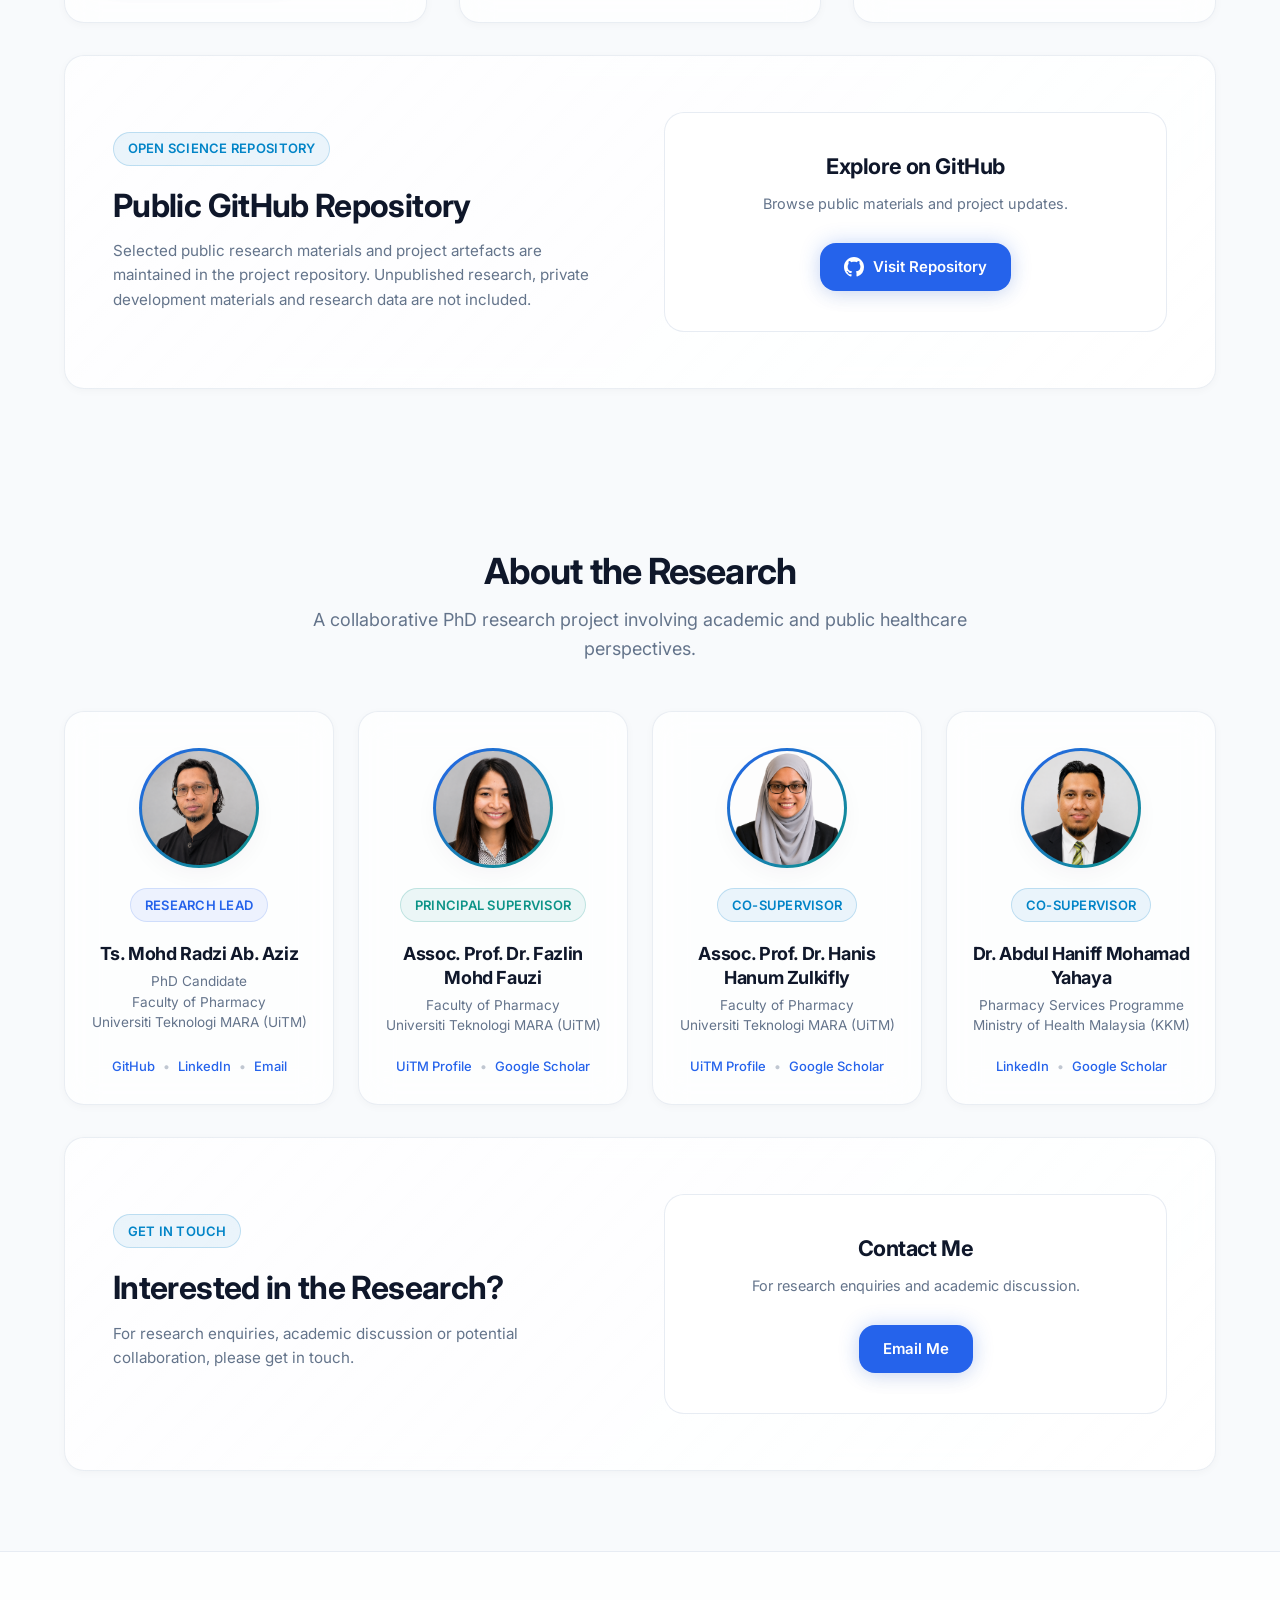
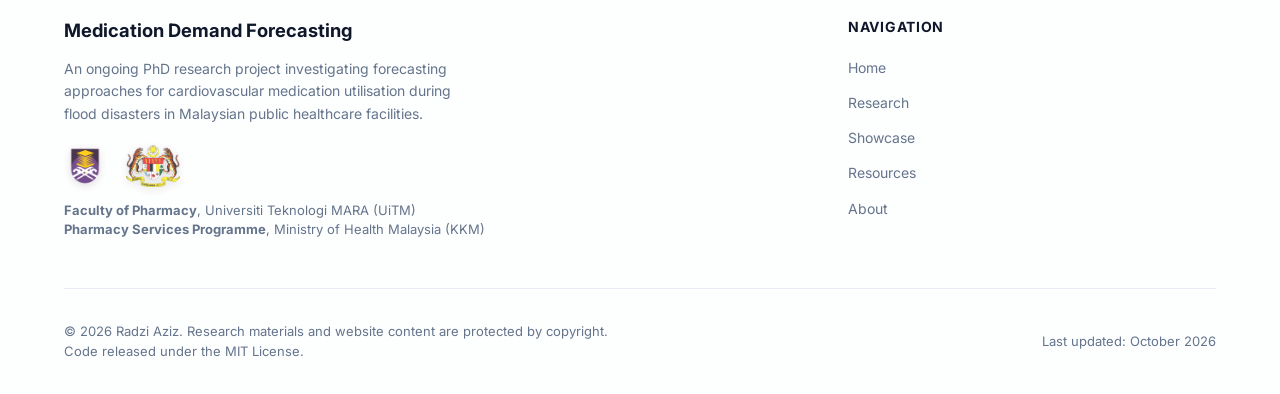
==== commit b953c7f8: "docs: update footer date format to Month and Year and refine translation strings" ====
--- a/index.html
+++ b/index.html
@@ -681,7 +681,7 @@
           Code released under the MIT License.
         </div>
         <div data-i18n="footer_updated">
-          Last updated: 17 Oct 2026
+          Last updated: October 2026
         </div>
       </div>
     </div>
